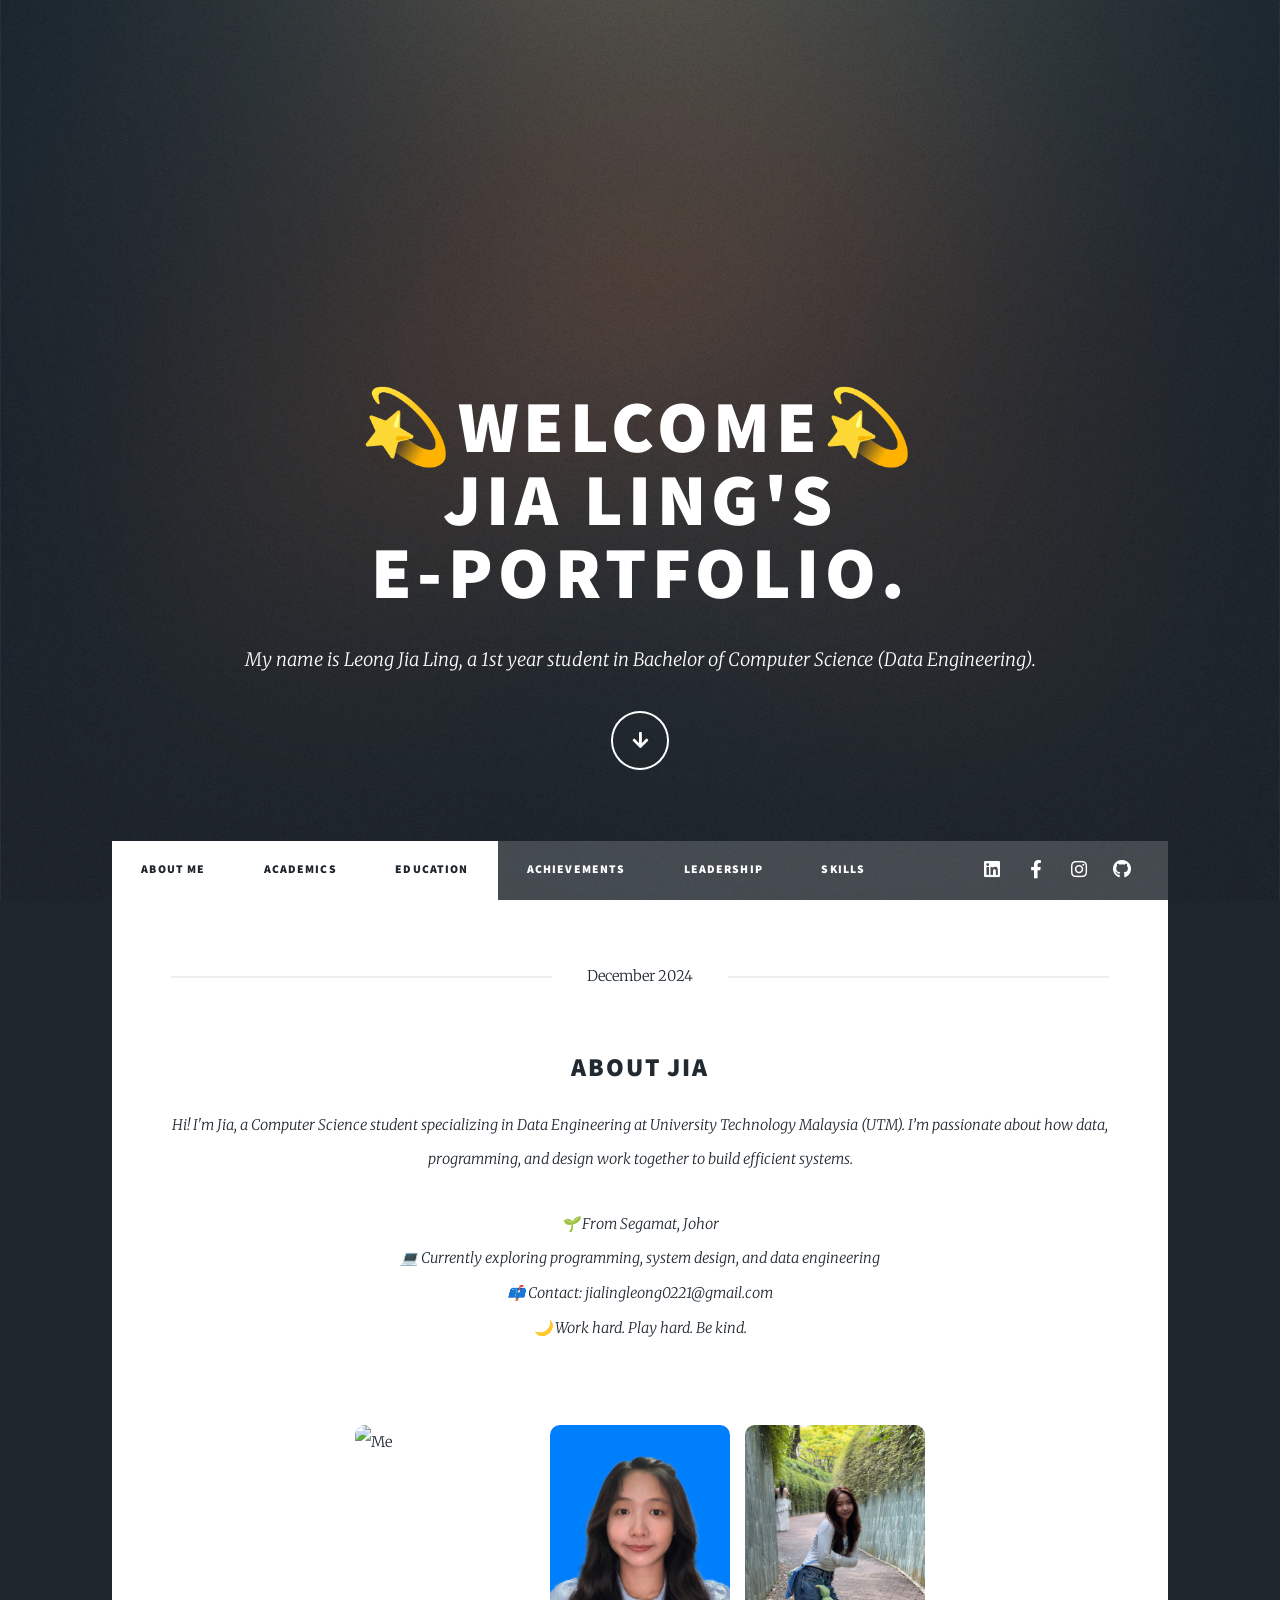
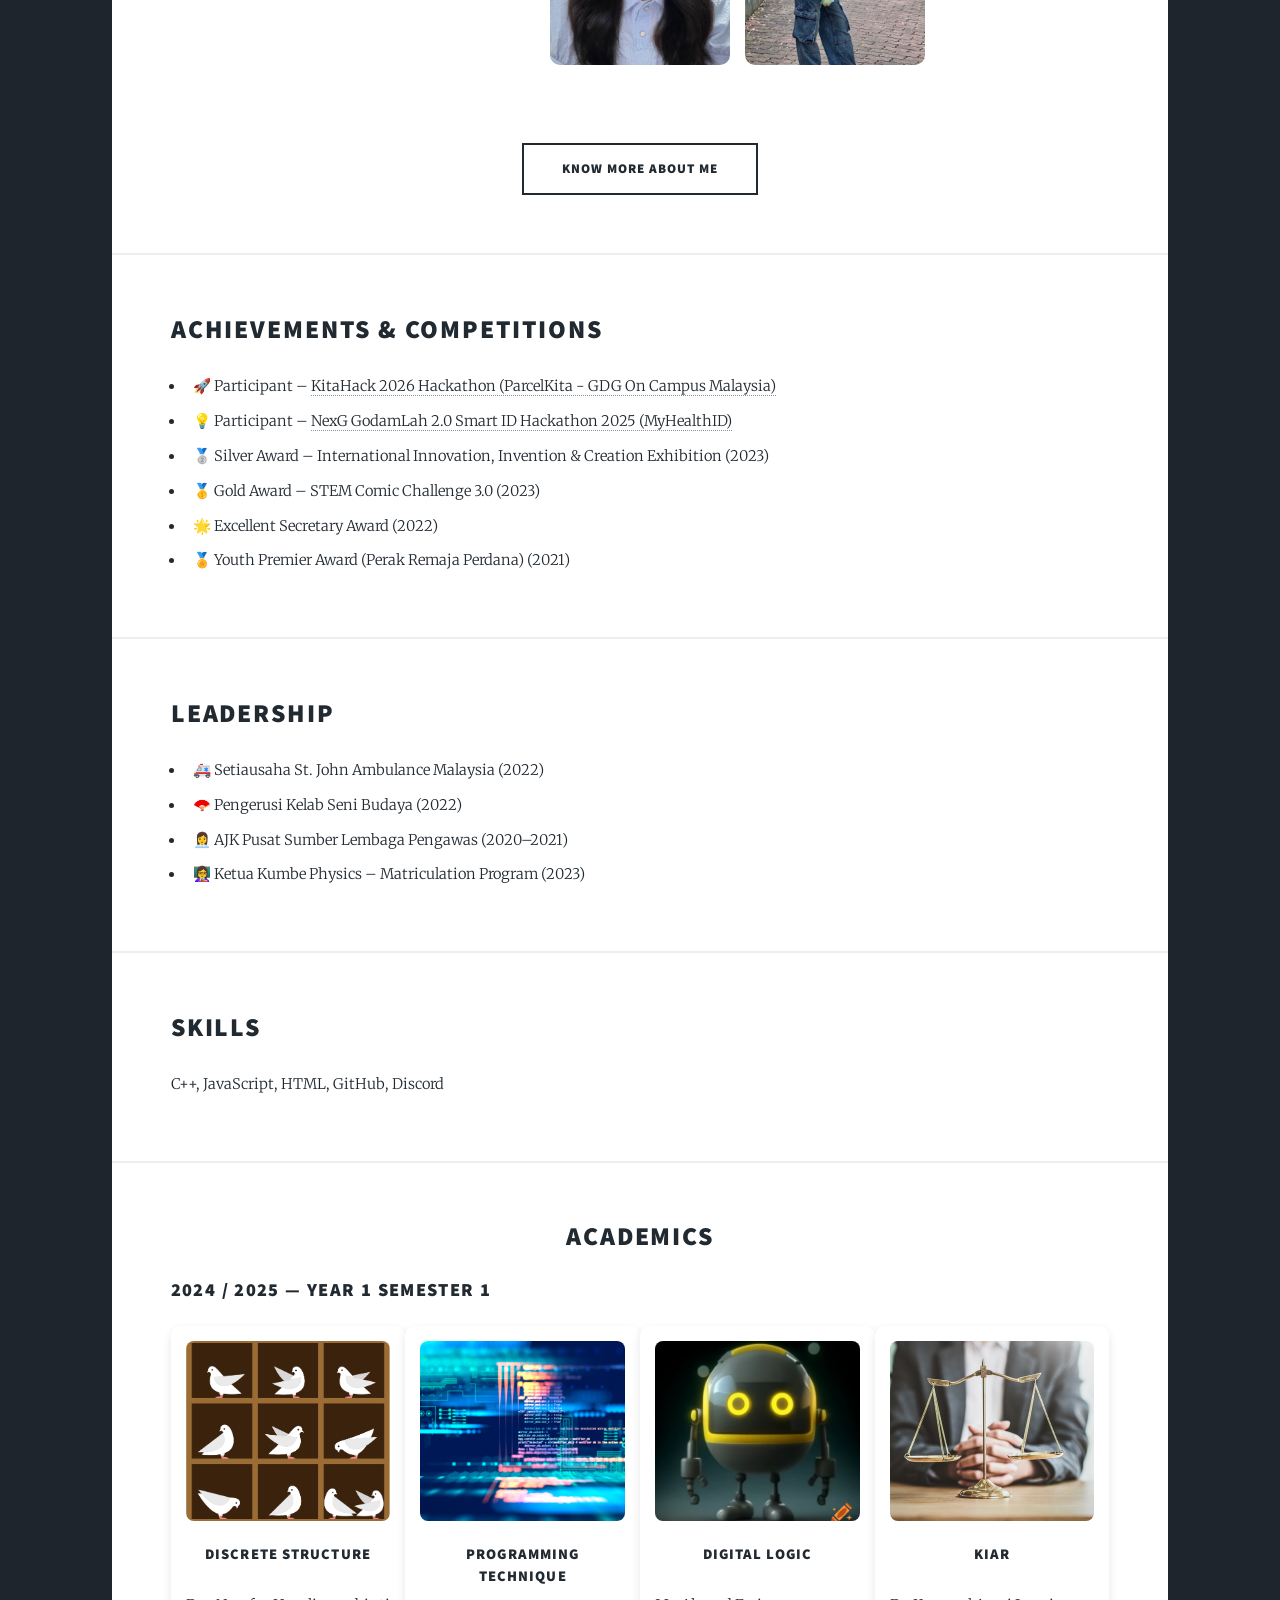
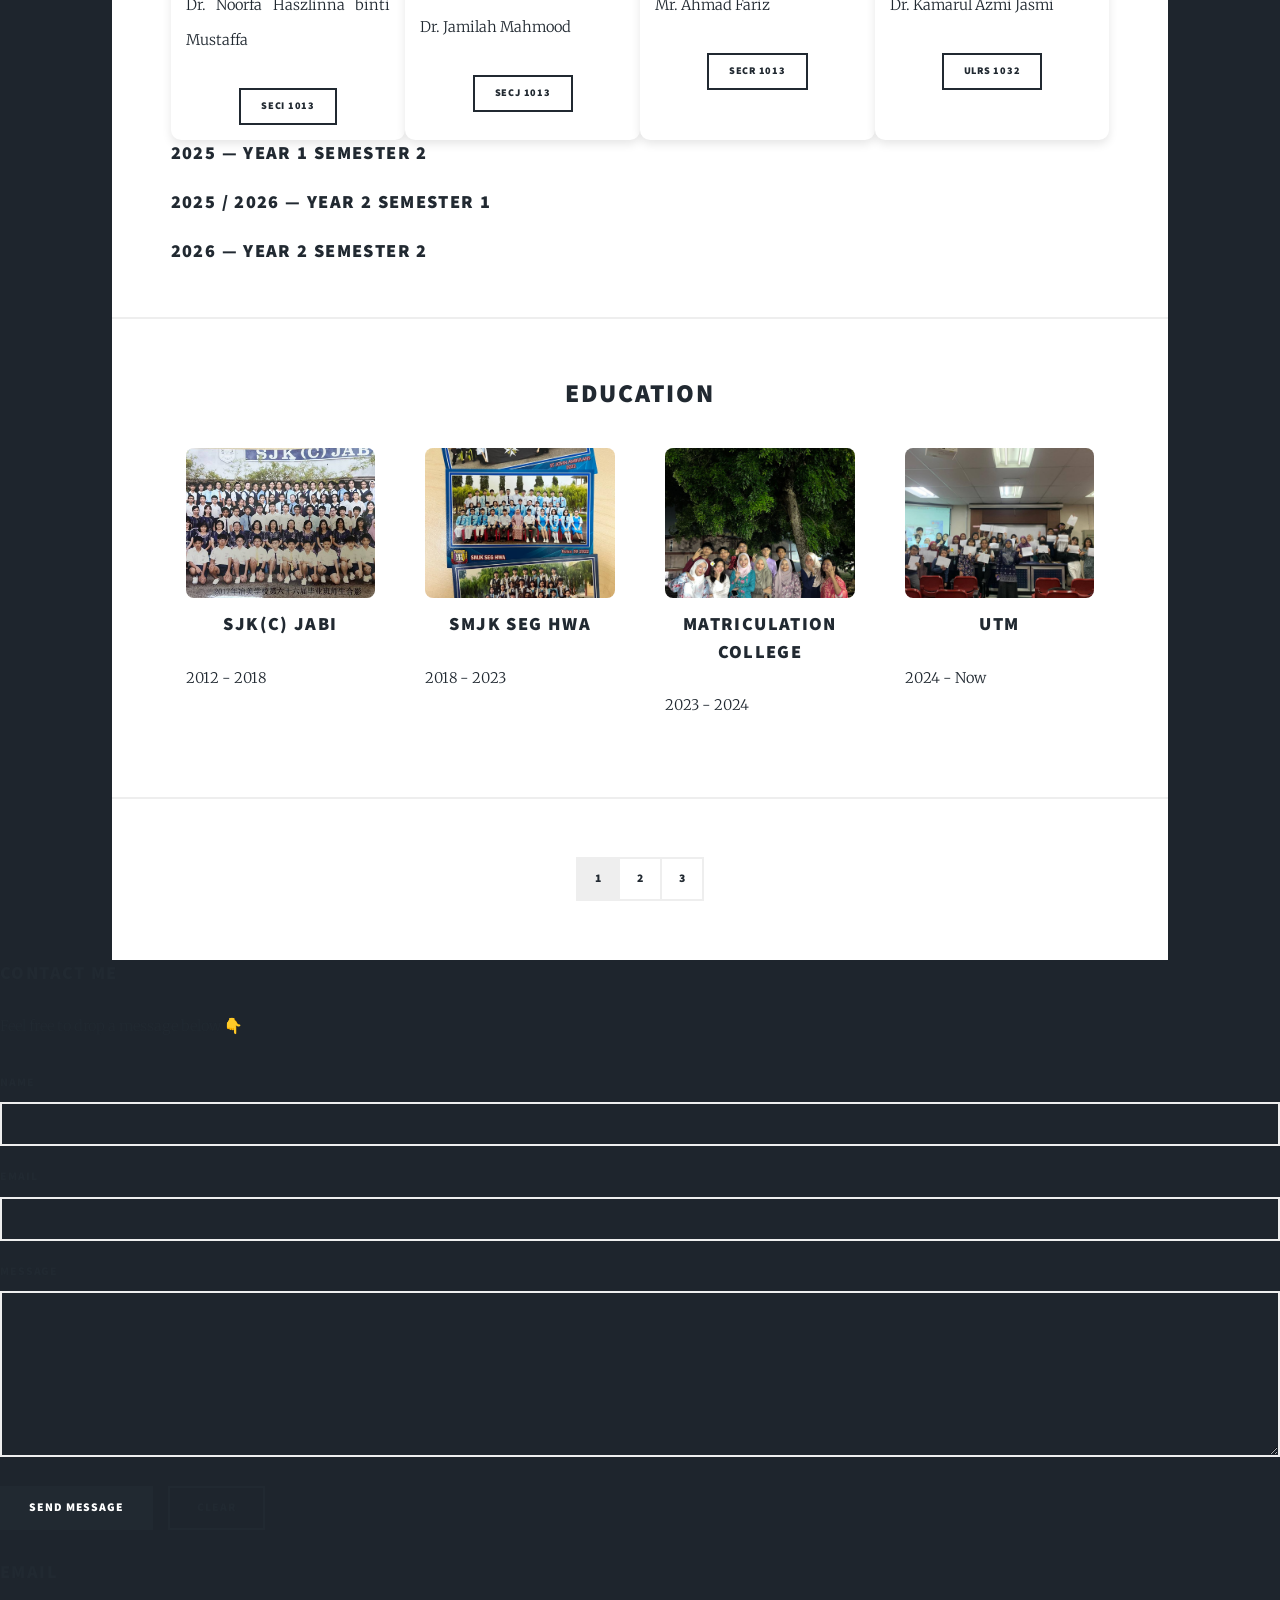
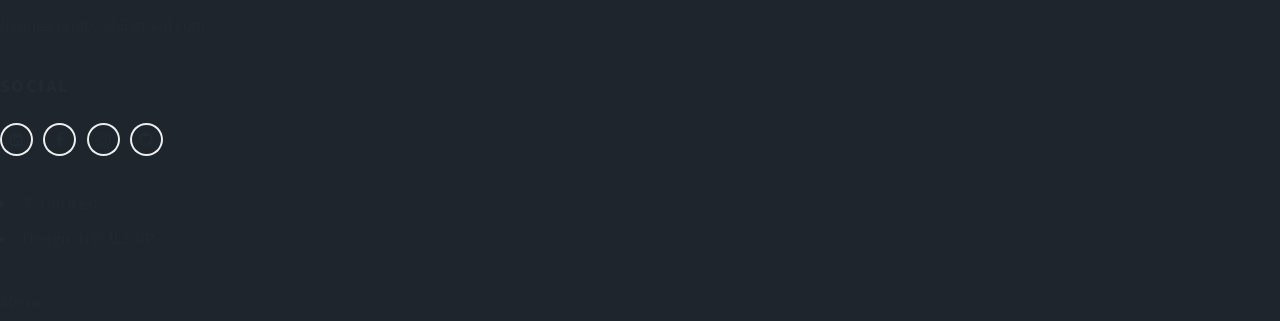
==== index.html @ 31057028 "Update index.html" ====
<!DOCTYPE HTML>
<!--
	Massively by HTML5 UP
	html5up.net | @ajlkn
	Free for personal and commercial use under the CCA 3.0 license (html5up.net/license)
-->
<html>
	<head>
		<title>My E-portfolio</title>
		<meta charset="utf-8" />
		<meta name="viewport" content="width=device-width, initial-scale=1, user-scalable=no" />
		<link rel="stylesheet" href="assets/css/main.css" />
		<noscript><link rel="stylesheet" href="assets/css/noscript.css" /></noscript>
	</head>
	<body class="is-preload">

		<!-- Wrapper -->
		<div id="wrapper" class="fade-in">

			<!-- Intro -->
			<div id="intro">
				<h1>💫Welcome💫<br />
				JIA LING's<br />
				E-portfolio.</h1>
				<p>My name is Leong Jia Ling, a 1st year student in Bachelor of Computer Science (Data Engineering).</p>
				<ul class="actions">
					<li><a href="#header" class="button icon solid solo fa-arrow-down scrolly">Continue</a></li>
				</ul>
			</div>

			<!-- Header -->
			<header id="header">
				<a href="https://github.com/JiaLing221" class="logo">MY GitHub Profile</a>
			</header>

			<!-- Nav -->
			<nav id="nav">
				<ul class="links">
					<li class="active"><a href="#about">About ME</a></li>
					<li class="active"><a href="#academics">Academics</a></li>
					<li class="active"><a href="#education">Education</a></li>
					<li><a href="#achievements">Achievements</a></li>
					<li><a href="#leadership">Leadership</a></li>
					<li><a href="#skills">Skills</a></li>
				</ul>
				<ul class="icons">
					<li><a href="http://linkedin.com/in/%E5%98%89%E7%8E%B2-%E6%A2%81-536aa2340" class="icon brands alt fa-linkedin"><span class="label">LinkedIn</span></a></li>
					<li><a href="https://www.facebook.com/share/n8zxnfkBqBRvJk72/?mibextid=wwXIfr" class="icon brands fa-facebook-f"><span class="label">Facebook</span></a></li>
					<li><a href="https://www.instagram.com/jialingg02?igsh=MjV1MHo4bW12aTF2" class="icon brands fa-instagram"><span class="label">Instagram</span></a></li>
					<li><a href="https://github.com/JiaLing221" class="icon brands fa-github"><span class="label">GitHub</span></a></li>
				</ul>
			</nav>

			<!-- Main -->
			<div id="main">

				<!-- About -->
				<section id="about" class="about">
					<article class="post featured">
						<header class="major">
							<span class="date">December 2024</span>
							<h2><a href="#about">About JIA</a></h2>
							<p>
								Hi! I'm Jia, a Computer Science student specializing in Data Engineering at University Technology Malaysia (UTM).
								I’m passionate about how data, programming, and design work together to build efficient systems.
							</p>
							<p>
								🌱 From Segamat, Johor<br>
								💻 Currently exploring programming, system design, and data engineering<br>
								📫 Contact: jialingleong0221@gmail.com<br>
								🌙 Work hard. Play hard. Be kind.
							</p>
						</header>
						<a href="https://github.com/JiaLing221" class="image main">
							<div style="display:flex; justify-content:center; gap:15px; margin:20px 0; flex-wrap:wrap;">
							<img src="/images/me.jpg" alt="Me"
								style="width:180px; border-radius:10px;" />
						
							<img src="/images/formal.jpg" alt="Formal"
								style="width:180px; border-radius:10px;" />
						
							<img src="/images/leongjialing.jpg" alt="Leong Jia Ling"
								style="width:180px; border-radius:10px;" />
</div>
							
						</a>
						<ul class="actions special">
							<li><a href="https://www.instagram.com/jialingg02?igsh=MjV1MHo4bW12aTF2" class="button large">Know More About Me</a></li>
						</ul>
					</article>
				</section>

				<!-- Achievements -->
				<section id="achievements" class="achievements">
					<h2>Achievements & Competitions</h2>
					<ul>
						<li>🚀 Participant – <a href="https://github.com/JiaLing221/KitaHack2026" target="_blank">
							KitaHack 2026 Hackathon (ParcelKita - GDG On Campus Malaysia)
						</a>
						</li>
						<li>💡 Participant – <a href="https://github.com/JiaLing221/iSquare" target="_blank">
							NexG GodamLah 2.0 Smart ID Hackathon 2025 (MyHealthID)
						</a>
						</li>
						<li>🥈 Silver Award – International Innovation, Invention & Creation Exhibition (2023)</li>
						<li>🥇 Gold Award – STEM Comic Challenge 3.0 (2023)</li>
						<li>🌟 Excellent Secretary Award (2022)</li>
						<li>🏅 Youth Premier Award (Perak Remaja Perdana) (2021)</li>
					</ul>
				</section>

				<!-- Leadership -->
				<section id="leadership" class="leadership">
					<h2>Leadership</h2>
					<ul>
						<li>🚑 Setiausaha St. John Ambulance Malaysia (2022)</li>
						<li>🪭 Pengerusi Kelab Seni Budaya (2022)</li>
						<li>👩‍💼 AJK Pusat Sumber Lembaga Pengawas (2020–2021)</li>
						<li>👩‍🏫 Ketua Kumbe Physics – Matriculation Program (2023)</li>
					</ul>
				</section>

				<!-- Skills -->
				<section id="skills" class="skills">
					<h2>Skills</h2>
					<p>C++, JavaScript, HTML, GitHub, Discord</p>
				</section>

				<!-- Academics -->
				<section id="academics" class="academics">
					<h2 style="text-align:center;">Academics</h2>

					<h3>2024 / 2025 — Year 1 Semester 1</h3>
					<div class="acad-grid">

						<div class="acad-card">
							<img src="/images/discrete.png" alt="" />
							<h3>Discrete Structure</h3>
							<p>Dr. Noorfa Haszlinna binti Mustaffa</p>
							<a href="#" class="button small">SECI 1013</a>
						</div>

						<div class="acad-card">
							<img src="/images/programming.jpg" alt="" />
							<h3>Programming Technique</h3>
							<p>Dr. Jamilah Mahmood</p>
							<a href="#" class="button small">SECJ 1013</a>
						</div>

						<div class="acad-card">
							<img src="/images/digital.jpg" alt="" />
							<h3>Digital Logic</h3>
							<p>Mr. Ahmad Fariz</p>
							<a href="#" class="button small">SECR 1013</a>
						</div>

						<div class="acad-card">
							<img src="/images/integrity.jpg" alt="" />
							<h3>KIAR</h3>
							<p>Dr. Kamarul Azmi Jasmi</p>
							<a href="#" class="button small">ULRS 1032</a><br><br>
						</div>

					</div>

					<h3>2025 — Year 1 Semester 2</h3>
					<div class="acad-grid"></div>

					<h3>2025 / 2026 — Year 2 Semester 1</h3>
					<div class="acad-grid"></div>

					<h3>2026 — Year 2 Semester 2</h3>
					<div class="acad-grid"></div>
				</section>

				<!-- Education -->
				<section id="education" class="education">
					<h2 style="text-align:center;">Education</h2>
					<div class="edu-grid">

						<div class="edu-card">
							<img src="/images/sjkc jabi.jpg" alt="" />
							<h3>SJK(C) Jabi</h3>
							<p>2012 - 2018</p>
						</div>

						<div class="edu-card">
							<img src="/images/smjk seghwa.jpg" alt="" />
							<h3>SMJK Seg Hwa</h3>
							<p>2018 - 2023</p>
						</div>

						<div class="edu-card">
							<img src="/images/mmc.jpg" alt="" />
							<h3>Matriculation College</h3>
							<p>2023 - 2024</p>
						</div>

						<div class="edu-card">
							<img src="/images/design thinking pic.jpg" alt="" />
							<h3>UTM</h3>
							<p>2024 - Now</p>
						</div>

					</div>
				</section>

				<!-- Footer Nav -->
				<footer>
					<div class="pagination">
						<a href="#about" class="page active">1</a>
						<a href="#academics" class="page">2</a>
						<a href="#education" class="page">3</a>
					</div>
				</footer>

			</div>

			<!-- Footer -->
				<footer id="footer">
					<section class="split contact">
				
						<section>
							<h3>Contact Me</h3>
							<p>Feel free to drop a message below 👇</p>
						</section>
				
						<section>
							<form method="post" action="#">
								<div class="fields">
				
									<div class="field">
										<label for="name">Name</label>
										<input type="text" name="name" id="name" />
									</div>
				
									<div class="field">
										<label for="email">Email</label>
										<input type="email" name="email" id="email" />
									</div>
				
									<div class="field">
										<label for="message">Message</label>
										<textarea name="message" id="message" rows="4"></textarea>
									</div>
				
								</div>
				
								<ul class="actions">
									<li><input type="submit" value="Send Message" class="primary" /></li>
									<li><input type="reset" value="Clear" /></li>
								</ul>
							</form>
						</section>
				
						<section>
							<h3>Email</h3>
							<p><a href="mailto:jialingleong0221@gmail.com">jialingleong0221@gmail.com</a></p>
						</section>
				
						<section>
							<h3>Social</h3>
							<ul class="icons alt">
								<li><a href="https://www.linkedin.com" class="icon brands alt fa-linkedin"><span class="label">LinkedIn</span></a></li>
								<li><a href="https://www.facebook.com" class="icon brands alt fa-facebook-f"><span class="label">Facebook</span></a></li>
								<li><a href="https://www.instagram.com" class="icon brands alt fa-instagram"><span class="label">Instagram</span></a></li>
								<li><a href="https://github.com/JiaLing221" class="icon brands alt fa-github"><span class="label">GitHub</span></a></li>
							</ul>
						</section>
				
					</section>
				</footer>

			<div id="copyright">
				<ul><li>&copy; Untitled</li><li>Design: HTML5 UP</li></ul>
			</div>

		</div>

		<!-- Scripts -->
		<script src="assets/js/jquery.min.js"></script>
		<script src="assets/js/jquery.scrollex.min.js"></script>
		<script src="assets/js/jquery.scrolly.min.js"></script>
		<script src="assets/js/browser.min.js"></script>
		<script src="assets/js/breakpoints.min.js"></script>
		<script src="assets/js/util.js"></script>
		<script src="assets/js/main.js"></script>

	</body>
</html>
---- assets/css/main.css ----
@import url(fontawesome-all.min.css);
@import url("https://fonts.googleapis.com/css?family=Merriweather:300,700,300italic,700italic|Source+Sans+Pro:900");

/*
	Massively by HTML5 UP
	html5up.net | @ajlkn
	Free for personal and commercial use under the CCA 3.0 license (html5up.net/license)
*/

html, body, div, span, applet, object,
iframe, h1, h2, h3, h4, h5, h6, p, blockquote,
pre, a, abbr, acronym, address, big, cite,
code, del, dfn, em, img, ins, kbd, q, s, samp,
small, strike, strong, sub, sup, tt, var, b,
u, i, center, dl, dt, dd, ol, ul, li, fieldset,
form, label, legend, table, caption, tbody,
tfoot, thead, tr, th, td, article, aside,
canvas, details, embed, figure, figcaption,
footer, header, hgroup, menu, nav, output, ruby,
section, summary, time, mark, audio, video {
	margin: 0;
	padding: 0;
	border: 0;
	font-size: 100%;
	font: inherit;
	vertical-align: baseline;}

article, aside, details, figcaption, figure,
footer, header, hgroup, menu, nav, section {
	display: block;}

body {
	line-height: 1;
}

ol, ul {
	list-style: none;
}

blockquote, q {
	quotes: none;
}

	blockquote:before, blockquote:after, q:before, q:after {
		content: '';
		content: none;
	}

table {
	border-collapse: collapse;
	border-spacing: 0;
}

body {
	-webkit-text-size-adjust: none;
}

mark {
	background-color: transparent;
	color: inherit;
}

input::-moz-focus-inner {
	border: 0;
	padding: 0;
}

input, select, textarea {
	-moz-appearance: none;
	-webkit-appearance: none;
	-ms-appearance: none;
	appearance: none;
}

/* Basic */

	@-ms-viewport {
		width: device-width;
	}

	body {
		-ms-overflow-style: scrollbar;
	}

	@media screen and (max-width: 480px) {

		html, body {
			min-width: 320px;
		}

	}

	html {
		box-sizing: border-box;
	}

	*, *:before, *:after {
		box-sizing: inherit;
	}

	body {
		background-color: #1e252d;
	}

		body.is-preload *, body.is-preload *:before, body.is-preload *:after {
			-moz-animation: none !important;
			-webkit-animation: none !important;
			-ms-animation: none !important;
			animation: none !important;
			-moz-transition: none !important;
			-webkit-transition: none !important;
			-ms-transition: none !important;
			transition: none !important;
		}

/* Type */

	html {
		font-size: 16pt;
	}

		@media screen and (max-width: 1680px) {

			html {
				font-size: 12pt;
			}

		}

		@media screen and (max-width: 1280px) {

			html {
				font-size: 11pt;
			}

		}

		@media screen and (max-width: 360px) {

			html {
				font-size: 10pt;
			}

		}

	body {
		color: #212931;
	}

	body, input, select, textarea {
		font-family: "Merriweather", Georgia, serif;
		font-weight: 300;
		font-size: 1rem;
		line-height: 2.375;
	}

	a {
		-moz-transition: color 0.2s ease-in-out, background-color 0.2s ease-in-out, border-color 0.2s ease-in-out, box-shadow 0.2s ease-in-out;
		-webkit-transition: color 0.2s ease-in-out, background-color 0.2s ease-in-out, border-color 0.2s ease-in-out, box-shadow 0.2s ease-in-out;
		-ms-transition: color 0.2s ease-in-out, background-color 0.2s ease-in-out, border-color 0.2s ease-in-out, box-shadow 0.2s ease-in-out;
		transition: color 0.2s ease-in-out, background-color 0.2s ease-in-out, border-color 0.2s ease-in-out, box-shadow 0.2s ease-in-out;
		border-bottom: dotted 1px;
		text-decoration: none;
	}

		a:hover {
			border-bottom-color: transparent;
		}

	strong, b {
		font-weight: 600;
	}

	em, i {
		font-style: italic;
	}

	p {
		text-align: justify;
		margin: 0 0 2rem 0;
	}

	h1, h2, h3, h4, h5, h6 {
		font-family: "Source Sans Pro", Helvetica, sans-serif;
		font-weight: 900;
		line-height: 1.5;
		letter-spacing: 0.075em;
		text-transform: uppercase;
		margin: 0 0 1rem 0;
	}

		h1 a, h2 a, h3 a, h4 a, h5 a, h6 a {
			border-bottom: 0;
			color: inherit;
			text-decoration: none;
		}

	h1 {
		font-size: 4rem;
		line-height: 1.1;
		margin: 0 0 2rem 0;
	}

	h2 {
		font-size: 1.75rem;
		line-height: 1.3;
		margin: 0 0 1.5rem 0;
	}

	h3 {
		font-size: 1.25rem;
		margin: 0 0 1.5rem 0;
	}

	h4 {
		font-size: 1rem;
	}

	h5 {
		font-size: 0.9rem;
	}

	h6 {
		font-size: 0.8rem;
	}

	sub {
		font-size: 0.8rem;
		position: relative;
		top: 0.5rem;
	}

	sup {
		font-size: 0.8rem;
		position: relative;
		top: -0.5rem;
	}

	blockquote {
		border-left: solid 4px;
		font-style: italic;
		margin: 0 0 2rem 0;
		padding: 0.5rem 0 0.5rem 2rem;
	}

	code {
		border: solid 2px;
		font-family: "Courier New", monospace;
		font-size: 0.9rem;
		margin: 0 0.25rem;
		padding: 0.25rem 0.65rem;
	}

	pre {
		-webkit-overflow-scrolling: touch;
		font-family: "Courier New", monospace;
		font-size: 0.9rem;
		margin: 0 0 2rem 0;
	}

		pre code {
			display: block;
			line-height: 1.75;
			padding: 1rem 1.5rem;
			overflow-x: auto;
		}

	hr {
		border: 0;
		border-bottom: solid 2px;
		margin: 3rem 0;
	}

		hr.major {
			margin: 5rem 0;
		}

	.align-left {
		text-align: left;
	}

	.align-center {
		text-align: center;
	}

	.align-right {
		text-align: right;
	}

	input, select, textarea {
		color: #212931;
	}

	a {
		color: #212931;
		border-bottom-color: rgba(33, 41, 49, 0.5);
	}

		a:hover {
			border-bottom-color: transparent;
			color: #18bfef !important;
		}

	strong, b {
		color: #212931;
	}

	h1, h2, h3, h4, h5, h6 {
		color: #212931;
	}

	blockquote {
		border-left-color: #eeeeee;
	}

	code {
		background: rgba(220, 220, 220, 0.25);
		border-color: #eeeeee;
	}

	hr {
		border-bottom-color: #eeeeee;
	}

/* Row */

	.row {
		display: flex;
		flex-wrap: wrap;
		box-sizing: border-box;
		align-items: stretch;
	}

		.row > * {
			box-sizing: border-box;
		}

		.row.gtr-uniform > * > :last-child {
			margin-bottom: 0;
		}

		.row.aln-left {
			justify-content: flex-start;
		}

		.row.aln-center {
			justify-content: center;
		}

		.row.aln-right {
			justify-content: flex-end;
		}

		.row.aln-top {
			align-items: flex-start;
		}

		.row.aln-middle {
			align-items: center;
		}

		.row.aln-bottom {
			align-items: flex-end;
		}

		.row > .imp {
			order: -1;
		}

		.row > .col-1 {
			width: 8.33333%;
		}

		.row > .off-1 {
			margin-left: 8.33333%;
		}

		.row > .col-2 {
			width: 16.66667%;
		}

		.row > .off-2 {
			margin-left: 16.66667%;
		}

		.row > .col-3 {
			width: 25%;
		}

		.row > .off-3 {
			margin-left: 25%;
		}

		.row > .col-4 {
			width: 33.33333%;
		}

		.row > .off-4 {
			margin-left: 33.33333%;
		}

		.row > .col-5 {
			width: 41.66667%;
		}

		.row > .off-5 {
			margin-left: 41.66667%;
		}

		.row > .col-6 {
			width: 50%;
		}

		.row > .off-6 {
			margin-left: 50%;
		}

		.row > .col-7 {
			width: 58.33333%;
		}

		.row > .off-7 {
			margin-left: 58.33333%;
		}

		.row > .col-8 {
			width: 66.66667%;
		}

		.row > .off-8 {
			margin-left: 66.66667%;
		}

		.row > .col-9 {
			width: 75%;
		}

		.row > .off-9 {
			margin-left: 75%;
		}

		.row > .col-10 {
			width: 83.33333%;
		}

		.row > .off-10 {
			margin-left: 83.33333%;
		}

		.row > .col-11 {
			width: 91.66667%;
		}

		.row > .off-11 {
			margin-left: 91.66667%;
		}

		.row > .col-12 {
			width: 100%;
		}

		.row > .off-12 {
			margin-left: 100%;
		}

		.row.gtr-0 {
			margin-top: 0;
			margin-left: 0rem;
		}

			.row.gtr-0 > * {
				padding: 0 0 0 0rem;
			}

			.row.gtr-0.gtr-uniform {
				margin-top: 0rem;
			}

				.row.gtr-0.gtr-uniform > * {
					padding-top: 0rem;
				}

		.row.gtr-25 {
			margin-top: 0;
			margin-left: -0.375rem;
		}

			.row.gtr-25 > * {
				padding: 0 0 0 0.375rem;
			}

			.row.gtr-25.gtr-uniform {
				margin-top: -0.375rem;
			}

				.row.gtr-25.gtr-uniform > * {
					padding-top: 0.375rem;
				}

		.row.gtr-50 {
			margin-top: 0;
			margin-left: -0.75rem;
		}

			.row.gtr-50 > * {
				padding: 0 0 0 0.75rem;
			}

			.row.gtr-50.gtr-uniform {
				margin-top: -0.75rem;
			}

				.row.gtr-50.gtr-uniform > * {
					padding-top: 0.75rem;
				}

		.row {
			margin-top: 0;
			margin-left: -1.5rem;
		}

			.row > * {
				padding: 0 0 0 1.5rem;
			}

			.row.gtr-uniform {
				margin-top: -1.5rem;
			}

				.row.gtr-uniform > * {
					padding-top: 1.5rem;
				}

		.row.gtr-150 {
			margin-top: 0;
			margin-left: -2.25rem;
		}

			.row.gtr-150 > * {
				padding: 0 0 0 2.25rem;
			}

			.row.gtr-150.gtr-uniform {
				margin-top: -2.25rem;
			}

				.row.gtr-150.gtr-uniform > * {
					padding-top: 2.25rem;
				}

		.row.gtr-200 {
			margin-top: 0;
			margin-left: -3rem;
		}

			.row.gtr-200 > * {
				padding: 0 0 0 3rem;
			}

			.row.gtr-200.gtr-uniform {
				margin-top: -3rem;
			}

				.row.gtr-200.gtr-uniform > * {
					padding-top: 3rem;
				}

		@media screen and (max-width: 1680px) {

			.row {
				display: flex;
				flex-wrap: wrap;
				box-sizing: border-box;
				align-items: stretch;
			}

				.row > * {
					box-sizing: border-box;
				}

				.row.gtr-uniform > * > :last-child {
					margin-bottom: 0;
				}

				.row.aln-left {
					justify-content: flex-start;
				}

				.row.aln-center {
					justify-content: center;
				}

				.row.aln-right {
					justify-content: flex-end;
				}

				.row.aln-top {
					align-items: flex-start;
				}

				.row.aln-middle {
					align-items: center;
				}

				.row.aln-bottom {
					align-items: flex-end;
				}

				.row > .imp-xlarge {
					order: -1;
				}

				.row > .col-1-xlarge {
					width: 8.33333%;
				}

				.row > .off-1-xlarge {
					margin-left: 8.33333%;
				}

				.row > .col-2-xlarge {
					width: 16.66667%;
				}

				.row > .off-2-xlarge {
					margin-left: 16.66667%;
				}

				.row > .col-3-xlarge {
					width: 25%;
				}

				.row > .off-3-xlarge {
					margin-left: 25%;
				}

				.row > .col-4-xlarge {
					width: 33.33333%;
				}

				.row > .off-4-xlarge {
					margin-left: 33.33333%;
				}

				.row > .col-5-xlarge {
					width: 41.66667%;
				}

				.row > .off-5-xlarge {
					margin-left: 41.66667%;
				}

				.row > .col-6-xlarge {
					width: 50%;
				}

				.row > .off-6-xlarge {
					margin-left: 50%;
				}

				.row > .col-7-xlarge {
					width: 58.33333%;
				}

				.row > .off-7-xlarge {
					margin-left: 58.33333%;
				}

				.row > .col-8-xlarge {
					width: 66.66667%;
				}

				.row > .off-8-xlarge {
					margin-left: 66.66667%;
				}

				.row > .col-9-xlarge {
					width: 75%;
				}

				.row > .off-9-xlarge {
					margin-left: 75%;
				}

				.row > .col-10-xlarge {
					width: 83.33333%;
				}

				.row > .off-10-xlarge {
					margin-left: 83.33333%;
				}

				.row > .col-11-xlarge {
					width: 91.66667%;
				}

				.row > .off-11-xlarge {
					margin-left: 91.66667%;
				}

				.row > .col-12-xlarge {
					width: 100%;
				}

				.row > .off-12-xlarge {
					margin-left: 100%;
				}

				.row.gtr-0 {
					margin-top: 0;
					margin-left: 0rem;
				}

					.row.gtr-0 > * {
						padding: 0 0 0 0rem;
					}

					.row.gtr-0.gtr-uniform {
						margin-top: 0rem;
					}

						.row.gtr-0.gtr-uniform > * {
							padding-top: 0rem;
						}

				.row.gtr-25 {
					margin-top: 0;
					margin-left: -0.375rem;
				}

					.row.gtr-25 > * {
						padding: 0 0 0 0.375rem;
					}

					.row.gtr-25.gtr-uniform {
						margin-top: -0.375rem;
					}

						.row.gtr-25.gtr-uniform > * {
							padding-top: 0.375rem;
						}

				.row.gtr-50 {
					margin-top: 0;
					margin-left: -0.75rem;
				}

					.row.gtr-50 > * {
						padding: 0 0 0 0.75rem;
					}

					.row.gtr-50.gtr-uniform {
						margin-top: -0.75rem;
					}

						.row.gtr-50.gtr-uniform > * {
							padding-top: 0.75rem;
						}

				.row {
					margin-top: 0;
					margin-left: -1.5rem;
				}

					.row > * {
						padding: 0 0 0 1.5rem;
					}

					.row.gtr-uniform {
						margin-top: -1.5rem;
					}

						.row.gtr-uniform > * {
							padding-top: 1.5rem;
						}

				.row.gtr-150 {
					margin-top: 0;
					margin-left: -2.25rem;
				}

					.row.gtr-150 > * {
						padding: 0 0 0 2.25rem;
					}

					.row.gtr-150.gtr-uniform {
						margin-top: -2.25rem;
					}

						.row.gtr-150.gtr-uniform > * {
							padding-top: 2.25rem;
						}

				.row.gtr-200 {
					margin-top: 0;
					margin-left: -3rem;
				}

					.row.gtr-200 > * {
						padding: 0 0 0 3rem;
					}

					.row.gtr-200.gtr-uniform {
						margin-top: -3rem;
					}

						.row.gtr-200.gtr-uniform > * {
							padding-top: 3rem;
						}

		}

		@media screen and (max-width: 1280px) {

			.row {
				display: flex;
				flex-wrap: wrap;
				box-sizing: border-box;
				align-items: stretch;
			}

				.row > * {
					box-sizing: border-box;
				}

				.row.gtr-uniform > * > :last-child {
					margin-bottom: 0;
				}

				.row.aln-left {
					justify-content: flex-start;
				}

				.row.aln-center {
					justify-content: center;
				}

				.row.aln-right {
					justify-content: flex-end;
				}

				.row.aln-top {
					align-items: flex-start;
				}

				.row.aln-middle {
					align-items: center;
				}

				.row.aln-bottom {
					align-items: flex-end;
				}

				.row > .imp-large {
					order: -1;
				}

				.row > .col-1-large {
					width: 8.33333%;
				}

				.row > .off-1-large {
					margin-left: 8.33333%;
				}

				.row > .col-2-large {
					width: 16.66667%;
				}

				.row > .off-2-large {
					margin-left: 16.66667%;
				}

				.row > .col-3-large {
					width: 25%;
				}

				.row > .off-3-large {
					margin-left: 25%;
				}

				.row > .col-4-large {
					width: 33.33333%;
				}

				.row > .off-4-large {
					margin-left: 33.33333%;
				}

				.row > .col-5-large {
					width: 41.66667%;
				}

				.row > .off-5-large {
					margin-left: 41.66667%;
				}

				.row > .col-6-large {
					width: 50%;
				}

				.row > .off-6-large {
					margin-left: 50%;
				}

				.row > .col-7-large {
					width: 58.33333%;
				}

				.row > .off-7-large {
					margin-left: 58.33333%;
				}

				.row > .col-8-large {
					width: 66.66667%;
				}

				.row > .off-8-large {
					margin-left: 66.66667%;
				}

				.row > .col-9-large {
					width: 75%;
				}

				.row > .off-9-large {
					margin-left: 75%;
				}

				.row > .col-10-large {
					width: 83.33333%;
				}

				.row > .off-10-large {
					margin-left: 83.33333%;
				}

				.row > .col-11-large {
					width: 91.66667%;
				}

				.row > .off-11-large {
					margin-left: 91.66667%;
				}

				.row > .col-12-large {
					width: 100%;
				}

				.row > .off-12-large {
					margin-left: 100%;
				}

				.row.gtr-0 {
					margin-top: 0;
					margin-left: 0rem;
				}

					.row.gtr-0 > * {
						padding: 0 0 0 0rem;
					}

					.row.gtr-0.gtr-uniform {
						margin-top: 0rem;
					}

						.row.gtr-0.gtr-uniform > * {
							padding-top: 0rem;
						}

				.row.gtr-25 {
					margin-top: 0;
					margin-left: -0.375rem;
				}

					.row.gtr-25 > * {
						padding: 0 0 0 0.375rem;
					}

					.row.gtr-25.gtr-uniform {
						margin-top: -0.375rem;
					}

						.row.gtr-25.gtr-uniform > * {
							padding-top: 0.375rem;
						}

				.row.gtr-50 {
					margin-top: 0;
					margin-left: -0.75rem;
				}

					.row.gtr-50 > * {
						padding: 0 0 0 0.75rem;
					}

					.row.gtr-50.gtr-uniform {
						margin-top: -0.75rem;
					}

						.row.gtr-50.gtr-uniform > * {
							padding-top: 0.75rem;
						}

				.row {
					margin-top: 0;
					margin-left: -1.5rem;
				}

					.row > * {
						padding: 0 0 0 1.5rem;
					}

					.row.gtr-uniform {
						margin-top: -1.5rem;
					}

						.row.gtr-uniform > * {
							padding-top: 1.5rem;
						}

				.row.gtr-150 {
					margin-top: 0;
					margin-left: -2.25rem;
				}

					.row.gtr-150 > * {
						padding: 0 0 0 2.25rem;
					}

					.row.gtr-150.gtr-uniform {
						margin-top: -2.25rem;
					}

						.row.gtr-150.gtr-uniform > * {
							padding-top: 2.25rem;
						}

				.row.gtr-200 {
					margin-top: 0;
					margin-left: -3rem;
				}

					.row.gtr-200 > * {
						padding: 0 0 0 3rem;
					}

					.row.gtr-200.gtr-uniform {
						margin-top: -3rem;
					}

						.row.gtr-200.gtr-uniform > * {
							padding-top: 3rem;
						}

		}

		@media screen and (max-width: 980px) {

			.row {
				display: flex;
				flex-wrap: wrap;
				box-sizing: border-box;
				align-items: stretch;
			}

				.row > * {
					box-sizing: border-box;
				}

				.row.gtr-uniform > * > :last-child {
					margin-bottom: 0;
				}

				.row.aln-left {
					justify-content: flex-start;
				}

				.row.aln-center {
					justify-content: center;
				}

				.row.aln-right {
					justify-content: flex-end;
				}

				.row.aln-top {
					align-items: flex-start;
				}

				.row.aln-middle {
					align-items: center;
				}

				.row.aln-bottom {
					align-items: flex-end;
				}

				.row > .imp-medium {
					order: -1;
				}

				.row > .col-1-medium {
					width: 8.33333%;
				}

				.row > .off-1-medium {
					margin-left: 8.33333%;
				}

				.row > .col-2-medium {
					width: 16.66667%;
				}

				.row > .off-2-medium {
					margin-left: 16.66667%;
				}

				.row > .col-3-medium {
					width: 25%;
				}

				.row > .off-3-medium {
					margin-left: 25%;
				}

				.row > .col-4-medium {
					width: 33.33333%;
				}

				.row > .off-4-medium {
					margin-left: 33.33333%;
				}

				.row > .col-5-medium {
					width: 41.66667%;
				}

				.row > .off-5-medium {
					margin-left: 41.66667%;
				}

				.row > .col-6-medium {
					width: 50%;
				}

				.row > .off-6-medium {
					margin-left: 50%;
				}

				.row > .col-7-medium {
					width: 58.33333%;
				}

				.row > .off-7-medium {
					margin-left: 58.33333%;
				}

				.row > .col-8-medium {
					width: 66.66667%;
				}

				.row > .off-8-medium {
					margin-left: 66.66667%;
				}

				.row > .col-9-medium {
					width: 75%;
				}

				.row > .off-9-medium {
					margin-left: 75%;
				}

				.row > .col-10-medium {
					width: 83.33333%;
				}

				.row > .off-10-medium {
					margin-left: 83.33333%;
				}

				.row > .col-11-medium {
					width: 91.66667%;
				}

				.row > .off-11-medium {
					margin-left: 91.66667%;
				}

				.row > .col-12-medium {
					width: 100%;
				}

				.row > .off-12-medium {
					margin-left: 100%;
				}

				.row.gtr-0 {
					margin-top: 0;
					margin-left: 0rem;
				}

					.row.gtr-0 > * {
						padding: 0 0 0 0rem;
					}

					.row.gtr-0.gtr-uniform {
						margin-top: 0rem;
					}

						.row.gtr-0.gtr-uniform > * {
							padding-top: 0rem;
						}

				.row.gtr-25 {
					margin-top: 0;
					margin-left: -0.375rem;
				}

					.row.gtr-25 > * {
						padding: 0 0 0 0.375rem;
					}

					.row.gtr-25.gtr-uniform {
						margin-top: -0.375rem;
					}

						.row.gtr-25.gtr-uniform > * {
							padding-top: 0.375rem;
						}

				.row.gtr-50 {
					margin-top: 0;
					margin-left: -0.75rem;
				}

					.row.gtr-50 > * {
						padding: 0 0 0 0.75rem;
					}

					.row.gtr-50.gtr-uniform {
						margin-top: -0.75rem;
					}

						.row.gtr-50.gtr-uniform > * {
							padding-top: 0.75rem;
						}

				.row {
					margin-top: 0;
					margin-left: -1.5rem;
				}

					.row > * {
						padding: 0 0 0 1.5rem;
					}

					.row.gtr-uniform {
						margin-top: -1.5rem;
					}

						.row.gtr-uniform > * {
							padding-top: 1.5rem;
						}

				.row.gtr-150 {
					margin-top: 0;
					margin-left: -2.25rem;
				}

					.row.gtr-150 > * {
						padding: 0 0 0 2.25rem;
					}

					.row.gtr-150.gtr-uniform {
						margin-top: -2.25rem;
					}

						.row.gtr-150.gtr-uniform > * {
							padding-top: 2.25rem;
						}

				.row.gtr-200 {
					margin-top: 0;
					margin-left: -3rem;
				}

					.row.gtr-200 > * {
						padding: 0 0 0 3rem;
					}

					.row.gtr-200.gtr-uniform {
						margin-top: -3rem;
					}

						.row.gtr-200.gtr-uniform > * {
							padding-top: 3rem;
						}

		}

		@media screen and (max-width: 736px) {

			.row {
				display: flex;
				flex-wrap: wrap;
				box-sizing: border-box;
				align-items: stretch;
			}

				.row > * {
					box-sizing: border-box;
				}

				.row.gtr-uniform > * > :last-child {
					margin-bottom: 0;
				}

				.row.aln-left {
					justify-content: flex-start;
				}

				.row.aln-center {
					justify-content: center;
				}

				.row.aln-right {
					justify-content: flex-end;
				}

				.row.aln-top {
					align-items: flex-start;
				}

				.row.aln-middle {
					align-items: center;
				}

				.row.aln-bottom {
					align-items: flex-end;
				}

				.row > .imp-small {
					order: -1;
				}

				.row > .col-1-small {
					width: 8.33333%;
				}

				.row > .off-1-small {
					margin-left: 8.33333%;
				}

				.row > .col-2-small {
					width: 16.66667%;
				}

				.row > .off-2-small {
					margin-left: 16.66667%;
				}

				.row > .col-3-small {
					width: 25%;
				}

				.row > .off-3-small {
					margin-left: 25%;
				}

				.row > .col-4-small {
					width: 33.33333%;
				}

				.row > .off-4-small {
					margin-left: 33.33333%;
				}

				.row > .col-5-small {
					width: 41.66667%;
				}

				.row > .off-5-small {
					margin-left: 41.66667%;
				}

				.row > .col-6-small {
					width: 50%;
				}

				.row > .off-6-small {
					margin-left: 50%;
				}

				.row > .col-7-small {
					width: 58.33333%;
				}

				.row > .off-7-small {
					margin-left: 58.33333%;
				}

				.row > .col-8-small {
					width: 66.66667%;
				}

				.row > .off-8-small {
					margin-left: 66.66667%;
				}

				.row > .col-9-small {
					width: 75%;
				}

				.row > .off-9-small {
					margin-left: 75%;
				}

				.row > .col-10-small {
					width: 83.33333%;
				}

				.row > .off-10-small {
					margin-left: 83.33333%;
				}

				.row > .col-11-small {
					width: 91.66667%;
				}

				.row > .off-11-small {
					margin-left: 91.66667%;
				}

				.row > .col-12-small {
					width: 100%;
				}

				.row > .off-12-small {
					margin-left: 100%;
				}

				.row.gtr-0 {
					margin-top: 0;
					margin-left: 0rem;
				}

					.row.gtr-0 > * {
						padding: 0 0 0 0rem;
					}

					.row.gtr-0.gtr-uniform {
						margin-top: 0rem;
					}

						.row.gtr-0.gtr-uniform > * {
							padding-top: 0rem;
						}

				.row.gtr-25 {
					margin-top: 0;
					margin-left: -0.375rem;
				}

					.row.gtr-25 > * {
						padding: 0 0 0 0.375rem;
					}

					.row.gtr-25.gtr-uniform {
						margin-top: -0.375rem;
					}

						.row.gtr-25.gtr-uniform > * {
							padding-top: 0.375rem;
						}

				.row.gtr-50 {
					margin-top: 0;
					margin-left: -0.75rem;
				}

					.row.gtr-50 > * {
						padding: 0 0 0 0.75rem;
					}

					.row.gtr-50.gtr-uniform {
						margin-top: -0.75rem;
					}

						.row.gtr-50.gtr-uniform > * {
							padding-top: 0.75rem;
						}

				.row {
					margin-top: 0;
					margin-left: -1.5rem;
				}

					.row > * {
						padding: 0 0 0 1.5rem;
					}

					.row.gtr-uniform {
						margin-top: -1.5rem;
					}

						.row.gtr-uniform > * {
							padding-top: 1.5rem;
						}

				.row.gtr-150 {
					margin-top: 0;
					margin-left: -2.25rem;
				}

					.row.gtr-150 > * {
						padding: 0 0 0 2.25rem;
					}

					.row.gtr-150.gtr-uniform {
						margin-top: -2.25rem;
					}

						.row.gtr-150.gtr-uniform > * {
							padding-top: 2.25rem;
						}

				.row.gtr-200 {
					margin-top: 0;
					margin-left: -3rem;
				}

					.row.gtr-200 > * {
						padding: 0 0 0 3rem;
					}

					.row.gtr-200.gtr-uniform {
						margin-top: -3rem;
					}

						.row.gtr-200.gtr-uniform > * {
							padding-top: 3rem;
						}

		}

		@media screen and (max-width: 480px) {

			.row {
				display: flex;
				flex-wrap: wrap;
				box-sizing: border-box;
				align-items: stretch;
			}

				.row > * {
					box-sizing: border-box;
				}

				.row.gtr-uniform > * > :last-child {
					margin-bottom: 0;
				}

				.row.aln-left {
					justify-content: flex-start;
				}

				.row.aln-center {
					justify-content: center;
				}

				.row.aln-right {
					justify-content: flex-end;
				}

				.row.aln-top {
					align-items: flex-start;
				}

				.row.aln-middle {
					align-items: center;
				}

				.row.aln-bottom {
					align-items: flex-end;
				}

				.row > .imp-xsmall {
					order: -1;
				}

				.row > .col-1-xsmall {
					width: 8.33333%;
				}

				.row > .off-1-xsmall {
					margin-left: 8.33333%;
				}

				.row > .col-2-xsmall {
					width: 16.66667%;
				}

				.row > .off-2-xsmall {
					margin-left: 16.66667%;
				}

				.row > .col-3-xsmall {
					width: 25%;
				}

				.row > .off-3-xsmall {
					margin-left: 25%;
				}

				.row > .col-4-xsmall {
					width: 33.33333%;
				}

				.row > .off-4-xsmall {
					margin-left: 33.33333%;
				}

				.row > .col-5-xsmall {
					width: 41.66667%;
				}

				.row > .off-5-xsmall {
					margin-left: 41.66667%;
				}

				.row > .col-6-xsmall {
					width: 50%;
				}

				.row > .off-6-xsmall {
					margin-left: 50%;
				}

				.row > .col-7-xsmall {
					width: 58.33333%;
				}

				.row > .off-7-xsmall {
					margin-left: 58.33333%;
				}

				.row > .col-8-xsmall {
					width: 66.66667%;
				}

				.row > .off-8-xsmall {
					margin-left: 66.66667%;
				}

				.row > .col-9-xsmall {
					width: 75%;
				}

				.row > .off-9-xsmall {
					margin-left: 75%;
				}

				.row > .col-10-xsmall {
					width: 83.33333%;
				}

				.row > .off-10-xsmall {
					margin-left: 83.33333%;
				}

				.row > .col-11-xsmall {
					width: 91.66667%;
				}

				.row > .off-11-xsmall {
					margin-left: 91.66667%;
				}

				.row > .col-12-xsmall {
					width: 100%;
				}

				.row > .off-12-xsmall {
					margin-left: 100%;
				}

				.row.gtr-0 {
					margin-top: 0;
					margin-left: 0rem;
				}

					.row.gtr-0 > * {
						padding: 0 0 0 0rem;
					}

					.row.gtr-0.gtr-uniform {
						margin-top: 0rem;
					}

						.row.gtr-0.gtr-uniform > * {
							padding-top: 0rem;
						}

				.row.gtr-25 {
					margin-top: 0;
					margin-left: -0.375rem;
				}

					.row.gtr-25 > * {
						padding: 0 0 0 0.375rem;
					}

					.row.gtr-25.gtr-uniform {
						margin-top: -0.375rem;
					}

						.row.gtr-25.gtr-uniform > * {
							padding-top: 0.375rem;
						}

				.row.gtr-50 {
					margin-top: 0;
					margin-left: -0.75rem;
				}

					.row.gtr-50 > * {
						padding: 0 0 0 0.75rem;
					}

					.row.gtr-50.gtr-uniform {
						margin-top: -0.75rem;
					}

						.row.gtr-50.gtr-uniform > * {
							padding-top: 0.75rem;
						}

				.row {
					margin-top: 0;
					margin-left: -1.5rem;
				}

					.row > * {
						padding: 0 0 0 1.5rem;
					}

					.row.gtr-uniform {
						margin-top: -1.5rem;
					}

						.row.gtr-uniform > * {
							padding-top: 1.5rem;
						}

				.row.gtr-150 {
					margin-top: 0;
					margin-left: -2.25rem;
				}

					.row.gtr-150 > * {
						padding: 0 0 0 2.25rem;
					}

					.row.gtr-150.gtr-uniform {
						margin-top: -2.25rem;
					}

						.row.gtr-150.gtr-uniform > * {
							padding-top: 2.25rem;
						}

				.row.gtr-200 {
					margin-top: 0;
					margin-left: -3rem;
				}

					.row.gtr-200 > * {
						padding: 0 0 0 3rem;
					}

					.row.gtr-200.gtr-uniform {
						margin-top: -3rem;
					}

						.row.gtr-200.gtr-uniform > * {
							padding-top: 3rem;
						}

		}

		@media screen and (max-width: 360px) {

			.row {
				display: flex;
				flex-wrap: wrap;
				box-sizing: border-box;
				align-items: stretch;
			}

				.row > * {
					box-sizing: border-box;
				}

				.row.gtr-uniform > * > :last-child {
					margin-bottom: 0;
				}

				.row.aln-left {
					justify-content: flex-start;
				}

				.row.aln-center {
					justify-content: center;
				}

				.row.aln-right {
					justify-content: flex-end;
				}

				.row.aln-top {
					align-items: flex-start;
				}

				.row.aln-middle {
					align-items: center;
				}

				.row.aln-bottom {
					align-items: flex-end;
				}

				.row > .imp-xxsmall {
					order: -1;
				}

				.row > .col-1-xxsmall {
					width: 8.33333%;
				}

				.row > .off-1-xxsmall {
					margin-left: 8.33333%;
				}

				.row > .col-2-xxsmall {
					width: 16.66667%;
				}

				.row > .off-2-xxsmall {
					margin-left: 16.66667%;
				}

				.row > .col-3-xxsmall {
					width: 25%;
				}

				.row > .off-3-xxsmall {
					margin-left: 25%;
				}

				.row > .col-4-xxsmall {
					width: 33.33333%;
				}

				.row > .off-4-xxsmall {
					margin-left: 33.33333%;
				}

				.row > .col-5-xxsmall {
					width: 41.66667%;
				}

				.row > .off-5-xxsmall {
					margin-left: 41.66667%;
				}

				.row > .col-6-xxsmall {
					width: 50%;
				}

				.row > .off-6-xxsmall {
					margin-left: 50%;
				}

				.row > .col-7-xxsmall {
					width: 58.33333%;
				}

				.row > .off-7-xxsmall {
					margin-left: 58.33333%;
				}

				.row > .col-8-xxsmall {
					width: 66.66667%;
				}

				.row > .off-8-xxsmall {
					margin-left: 66.66667%;
				}

				.row > .col-9-xxsmall {
					width: 75%;
				}

				.row > .off-9-xxsmall {
					margin-left: 75%;
				}

				.row > .col-10-xxsmall {
					width: 83.33333%;
				}

				.row > .off-10-xxsmall {
					margin-left: 83.33333%;
				}

				.row > .col-11-xxsmall {
					width: 91.66667%;
				}

				.row > .off-11-xxsmall {
					margin-left: 91.66667%;
				}

				.row > .col-12-xxsmall {
					width: 100%;
				}

				.row > .off-12-xxsmall {
					margin-left: 100%;
				}

				.row.gtr-0 {
					margin-top: 0;
					margin-left: 0rem;
				}

					.row.gtr-0 > * {
						padding: 0 0 0 0rem;
					}

					.row.gtr-0.gtr-uniform {
						margin-top: 0rem;
					}

						.row.gtr-0.gtr-uniform > * {
							padding-top: 0rem;
						}

				.row.gtr-25 {
					margin-top: 0;
					margin-left: -0.375rem;
				}

					.row.gtr-25 > * {
						padding: 0 0 0 0.375rem;
					}

					.row.gtr-25.gtr-uniform {
						margin-top: -0.375rem;
					}

						.row.gtr-25.gtr-uniform > * {
							padding-top: 0.375rem;
						}

				.row.gtr-50 {
					margin-top: 0;
					margin-left: -0.75rem;
				}

					.row.gtr-50 > * {
						padding: 0 0 0 0.75rem;
					}

					.row.gtr-50.gtr-uniform {
						margin-top: -0.75rem;
					}

						.row.gtr-50.gtr-uniform > * {
							padding-top: 0.75rem;
						}

				.row {
					margin-top: 0;
					margin-left: -1.5rem;
				}

					.row > * {
						padding: 0 0 0 1.5rem;
					}

					.row.gtr-uniform {
						margin-top: -1.5rem;
					}

						.row.gtr-uniform > * {
							padding-top: 1.5rem;
						}

				.row.gtr-150 {
					margin-top: 0;
					margin-left: -2.25rem;
				}

					.row.gtr-150 > * {
						padding: 0 0 0 2.25rem;
					}

					.row.gtr-150.gtr-uniform {
						margin-top: -2.25rem;
					}

						.row.gtr-150.gtr-uniform > * {
							padding-top: 2.25rem;
						}

				.row.gtr-200 {
					margin-top: 0;
					margin-left: -3rem;
				}

					.row.gtr-200 > * {
						padding: 0 0 0 3rem;
					}

					.row.gtr-200.gtr-uniform {
						margin-top: -3rem;
					}

						.row.gtr-200.gtr-uniform > * {
							padding-top: 3rem;
						}

		}

/* Box */

	.box {
		border: solid 2px;
		margin-bottom: 2rem;
		padding: 1.5rem;
	}

		.box > :last-child,
		.box > :last-child > :last-child,
		.box > :last-child > :last-child > :last-child {
			margin-bottom: 0;
		}

		.box.alt {
			border: 0;
			border-radius: 0;
			padding: 0;
		}

	.box {
		border-color: #eeeeee;
	}

/* Button */

	input[type="submit"],
	input[type="reset"],
	input[type="button"],
	button,
	.button {
		-moz-appearance: none;
		-webkit-appearance: none;
		-ms-appearance: none;
		appearance: none;
		-moz-transition: background-color 0.2s ease-in-out, box-shadow 0.2s ease-in-out, color 0.2s ease-in-out;
		-webkit-transition: background-color 0.2s ease-in-out, box-shadow 0.2s ease-in-out, color 0.2s ease-in-out;
		-ms-transition: background-color 0.2s ease-in-out, box-shadow 0.2s ease-in-out, color 0.2s ease-in-out;
		transition: background-color 0.2s ease-in-out, box-shadow 0.2s ease-in-out, color 0.2s ease-in-out;
		border: 0;
		border-radius: 0;
		cursor: pointer;
		display: inline-block;
		font-family: "Source Sans Pro", Helvetica, sans-serif;
		font-size: 0.8rem;
		font-weight: 900;
		letter-spacing: 0.075em;
		height: 3rem;
		line-height: 3rem;
		padding: 0 2rem;
		text-align: center;
		text-decoration: none;
		text-transform: uppercase;
		white-space: nowrap;
	}

		input[type="submit"].icon:before,
		input[type="reset"].icon:before,
		input[type="button"].icon:before,
		button.icon:before,
		.button.icon:before {
			margin-right: 0.5rem;
		}

		input[type="submit"].icon.solo,
		input[type="reset"].icon.solo,
		input[type="button"].icon.solo,
		button.icon.solo,
		.button.icon.solo {
			position: relative;
			width: 4rem;
			height: 4rem;
			line-height: 4rem;
			border-radius: 4rem;
			text-indent: 4rem;
			overflow: hidden;
			padding: 0;
			white-space: nowrap;
		}

			input[type="submit"].icon.solo:before,
			input[type="reset"].icon.solo:before,
			input[type="button"].icon.solo:before,
			button.icon.solo:before,
			.button.icon.solo:before {
				position: absolute;
				display: block;
				top: 0;
				left: 0;
				width: inherit;
				height: inherit;
				line-height: inherit;
				font-size: 1.25rem;
				margin-right: 0;
				text-align: center;
				text-indent: 0;
			}

		input[type="submit"].fit,
		input[type="reset"].fit,
		input[type="button"].fit,
		button.fit,
		.button.fit {
			width: 100%;
		}

		input[type="submit"].small,
		input[type="reset"].small,
		input[type="button"].small,
		button.small,
		.button.small {
			font-size: 0.7rem;
			height: 2.5rem;
			line-height: 2.5rem;
			padding: 0 1.5rem;
		}

		input[type="submit"].large,
		input[type="reset"].large,
		input[type="button"].large,
		button.large,
		.button.large {
			font-size: 0.9rem;
			height: 3.5rem;
			line-height: 3.5rem;
			padding: 0 2.75rem;
		}

		@media screen and (max-width: 980px) {

			input[type="submit"],
			input[type="reset"],
			input[type="button"],
			button,
			.button {
				font-size: 0.9rem;
				height: 3.25rem;
				line-height: 3.25rem;
			}

				input[type="submit"].large,
				input[type="reset"].large,
				input[type="button"].large,
				button.large,
				.button.large {
					font-size: 1rem;
					height: 3.75rem;
					line-height: 3.75rem;
				}

		}

		input[type="submit"].disabled, input[type="submit"]:disabled,
		input[type="reset"].disabled,
		input[type="reset"]:disabled,
		input[type="button"].disabled,
		input[type="button"]:disabled,
		button.disabled,
		button:disabled,
		.button.disabled,
		.button:disabled {
			pointer-events: none;
			opacity: 0.25;
		}

	input[type="submit"],
	input[type="reset"],
	input[type="button"],
	button,
	.button {
		background-color: transparent;
		box-shadow: inset 0 0 0 2px #212931;
		color: #212931 !important;
	}

		input[type="submit"]:hover,
		input[type="reset"]:hover,
		input[type="button"]:hover,
		button:hover,
		.button:hover {
			box-shadow: inset 0 0 0 2px #18bfef;
			color: #18bfef !important;
		}

		input[type="submit"].primary,
		input[type="reset"].primary,
		input[type="button"].primary,
		button.primary,
		.button.primary {
			background-color: #212931;
			box-shadow: none;
			color: #ffffff !important;
		}

			input[type="submit"].primary:hover,
			input[type="reset"].primary:hover,
			input[type="button"].primary:hover,
			button.primary:hover,
			.button.primary:hover {
				background-color: #18bfef;
			}

/* Form */

	form {
		margin: 0 0 2rem 0;
	}

		form > :last-child {
			margin-bottom: 0;
		}

		form > .fields {
			display: -moz-flex;
			display: -webkit-flex;
			display: -ms-flex;
			display: flex;
			-moz-flex-wrap: wrap;
			-webkit-flex-wrap: wrap;
			-ms-flex-wrap: wrap;
			flex-wrap: wrap;
			width: calc(100% + 3rem);
			margin: -1.5rem 0 2rem -1.5rem;
		}

			form > .fields > .field {
				-moz-flex-grow: 0;
				-webkit-flex-grow: 0;
				-ms-flex-grow: 0;
				flex-grow: 0;
				-moz-flex-shrink: 0;
				-webkit-flex-shrink: 0;
				-ms-flex-shrink: 0;
				flex-shrink: 0;
				padding: 1.5rem 0 0 1.5rem;
				width: calc(100% - 1.5rem);
			}

				form > .fields > .field.half {
					width: calc(50% - 0.75rem);
				}

				form > .fields > .field.third {
					width: calc(100%/3 - 0.5rem);
				}

				form > .fields > .field.quarter {
					width: calc(25% - 0.375rem);
				}

		@media screen and (max-width: 480px) {

			form > .fields {
				width: calc(100% + 3rem);
				margin: -1.5rem 0 2rem -1.5rem;
			}

				form > .fields > .field {
					padding: 1.5rem 0 0 1.5rem;
					width: calc(100% - 1.5rem);
				}

					form > .fields > .field.half {
						width: calc(100% - 1.5rem);
					}

					form > .fields > .field.third {
						width: calc(100% - 1.5rem);
					}

					form > .fields > .field.quarter {
						width: calc(100% - 1.5rem);
					}

		}

	label {
		display: block;
		font-family: "Source Sans Pro", Helvetica, sans-serif;
		font-weight: 900;
		line-height: 1.5;
		letter-spacing: 0.075em;
		font-size: 0.8rem;
		text-transform: uppercase;
		margin: 0 0 0.75rem 0;
	}

		@media screen and (max-width: 980px) {

			label {
				font-size: 0.9rem;
			}

		}

	input[type="text"],
	input[type="password"],
	input[type="email"],
	select,
	textarea {
		-moz-appearance: none;
		-webkit-appearance: none;
		-ms-appearance: none;
		appearance: none;
		background: transparent;
		border-radius: 0;
		border: solid 2px;
		color: inherit;
		display: block;
		outline: 0;
		padding: 0 1rem;
		text-decoration: none;
		width: 100%;
	}

		input[type="text"]:invalid,
		input[type="password"]:invalid,
		input[type="email"]:invalid,
		select:invalid,
		textarea:invalid {
			box-shadow: none;
		}

	select {
		background-size: 1.25rem;
		background-repeat: no-repeat;
		background-position: calc(100% - 1rem) center;
		height: 3rem;
		padding-right: 3rem;
		text-overflow: ellipsis;
	}

		select:focus::-ms-value {
			background-color: transparent;
		}

		select::-ms-expand {
			display: none;
		}

	input[type="text"],
	input[type="password"],
	input[type="email"],
	select {
		height: 3rem;
	}

	textarea {
		padding: 0.75rem 1rem;
	}

	input[type="checkbox"],
	input[type="radio"] {
		-moz-appearance: none;
		-webkit-appearance: none;
		-ms-appearance: none;
		appearance: none;
		display: block;
		float: left;
		margin-right: -2rem;
		opacity: 0;
		width: 1rem;
		z-index: -1;
	}

		input[type="checkbox"] + label,
		input[type="radio"] + label {
			text-decoration: none;
			cursor: pointer;
			display: inline-block;
			font-size: 1rem;
			letter-spacing: 0;
			font-family: "Merriweather", Georgia, serif;
			text-transform: none;
			font-weight: 300;
			padding-left: 2.8rem;
			padding-right: 1rem;
			position: relative;
		}

			input[type="checkbox"] + label:before,
			input[type="radio"] + label:before {
				-moz-osx-font-smoothing: grayscale;
				-webkit-font-smoothing: antialiased;
				display: inline-block;
				font-style: normal;
				font-variant: normal;
				text-rendering: auto;
				line-height: 1;
				text-transform: none !important;
				font-family: 'Font Awesome 5 Free';
				font-weight: 900;
			}

			input[type="checkbox"] + label:before,
			input[type="radio"] + label:before {
				border-radius: 0;
				border: solid 2px;
				content: '';
				display: inline-block;
				font-size: 0.8rem;
				height: 1.8rem;
				left: 0;
				line-height: 1.65rem;
				position: absolute;
				text-align: center;
				top: -0.125rem;
				width: 1.8rem;
			}

		input[type="checkbox"]:checked + label:before,
		input[type="radio"]:checked + label:before {
			content: '\f00c';
		}

	input[type="checkbox"] + label:before {
		border-radius: 0;
	}

	input[type="radio"] + label:before {
		border-radius: 100%;
	}

	::-webkit-input-placeholder {
		opacity: 1.0;
	}

	:-moz-placeholder {
		opacity: 1.0;
	}

	::-moz-placeholder {
		opacity: 1.0;
	}

	:-ms-input-placeholder {
		opacity: 1.0;
	}

	label {
		color: #212931;
	}

	input[type="text"],
	input[type="password"],
	input[type="email"],
	select,
	textarea {
		border-color: #eeeeee;
	}

		input[type="text"]:focus,
		input[type="password"]:focus,
		input[type="email"]:focus,
		select:focus,
		textarea:focus {
			border-color: #18bfef;
		}

	select {
		background-image: url("data:image/svg+xml;charset=utf8,%3Csvg xmlns='http://www.w3.org/2000/svg' width='40' height='40' preserveAspectRatio='none' viewBox='0 0 40 40'%3E%3Cpath d='M9.4,12.3l10.4,10.4l10.4-10.4c0.2-0.2,0.5-0.4,0.9-0.4c0.3,0,0.6,0.1,0.9,0.4l3.3,3.3c0.2,0.2,0.4,0.5,0.4,0.9 c0,0.4-0.1,0.6-0.4,0.9L20.7,31.9c-0.2,0.2-0.5,0.4-0.9,0.4c-0.3,0-0.6-0.1-0.9-0.4L4.3,17.3c-0.2-0.2-0.4-0.5-0.4-0.9 c0-0.4,0.1-0.6,0.4-0.9l3.3-3.3c0.2-0.2,0.5-0.4,0.9-0.4S9.1,12.1,9.4,12.3z' fill='%23eeeeee' /%3E%3C/svg%3E");
	}

		select option {
			background-color: #ffffff;
			color: #212931;
		}

	.select-wrapper:before {
		color: #eeeeee;
	}

	input[type="checkbox"] + label,
	input[type="radio"] + label {
		color: #212931;
	}

		input[type="checkbox"] + label:before,
		input[type="radio"] + label:before {
			border-color: #eeeeee;
		}

	input[type="checkbox"]:checked + label:before,
	input[type="radio"]:checked + label:before {
		background-color: #212931;
		border-color: #212931;
		color: #ffffff;
	}

	input[type="checkbox"]:focus + label:before,
	input[type="radio"]:focus + label:before {
		border-color: #18bfef;
	}

	::-webkit-input-placeholder {
		color: #909498 !important;
	}

	:-moz-placeholder {
		color: #909498 !important;
	}

	::-moz-placeholder {
		color: #909498 !important;
	}

	:-ms-input-placeholder {
		color: #909498 !important;
	}

	.formerize-placeholder {
		color: #909498 !important;
	}

/* Icon */

	.icon {
		text-decoration: none;
		border-bottom: none;
		position: relative;
	}

		.icon:before {
			-moz-osx-font-smoothing: grayscale;
			-webkit-font-smoothing: antialiased;
			display: inline-block;
			font-style: normal;
			font-variant: normal;
			text-rendering: auto;
			line-height: 1;
			text-transform: none !important;
			font-family: 'Font Awesome 5 Free';
			font-weight: 400;
		}

		.icon > .label {
			display: none;
		}

		.icon:before {
			line-height: inherit;
		}

		.icon.solid:before {
			font-weight: 900;
		}

		.icon.brands:before {
			font-family: 'Font Awesome 5 Brands';
		}

/* Image */

	.image {
		border: 0;
		display: inline-block;
		position: relative;
	}

		.image img {
			display: block;
		}

		.image.left, .image.right {
			max-width: 40%;
		}

			.image.left img, .image.right img {
				width: 100%;
			}

		.image.left {
			float: left;
			margin: 0 2rem 2rem 0;
			top: 0.75rem;
		}

		.image.right {
			float: right;
			margin: 0 0 2rem 2rem;
			top: 0.75rem;
		}

		.image.fit {
			display: block;
			margin: 2.5rem 0;
			width: 100%;
		}

			.image.fit:first-child {
				margin-top: 0;
			}

			.image.fit img {
				width: 100%;
			}

		.image.main {
			display: block;
			margin: 4rem 0;
			width: 100%;
		}

			.image.main:first-child {
				margin-top: 0;
			}

			.image.main img {
				width: 100%;
			}

		@media screen and (max-width: 736px) {

			.image.fit {
				margin: 2rem 0;
			}

			.image.main {
				margin: 2rem 0;
			}

		}

	a.image {
		overflow: hidden;
	}

		a.image img {
			-moz-transition: -moz-transform 0.2s ease-out;
			-webkit-transition: -webkit-transform 0.2s ease-out;
			-ms-transition: -ms-transform 0.2s ease-out;
			transition: transform 0.2s ease-out;
		}

		a.image:hover img {
			-moz-transform: scale(1.05);
			-webkit-transform: scale(1.05);
			-ms-transform: scale(1.05);
			transform: scale(1.05);
		}

/* Actions */

	ul.actions {
		display: -moz-flex;
		display: -webkit-flex;
		display: -ms-flex;
		display: flex;
		cursor: default;
		list-style: none;
		margin-left: -1rem;
		padding-left: 0;
	}

		ul.actions li {
			padding: 0 0 0 1rem;
			vertical-align: middle;
		}

		ul.actions.special {
			-moz-justify-content: center;
			-webkit-justify-content: center;
			-ms-justify-content: center;
			justify-content: center;
			width: 100%;
			margin-left: 0;
		}

			ul.actions.special li:first-child {
				padding-left: 0;
			}

		ul.actions.stacked {
			-moz-flex-direction: column;
			-webkit-flex-direction: column;
			-ms-flex-direction: column;
			flex-direction: column;
			margin-left: 0;
		}

			ul.actions.stacked li {
				padding: 1.3rem 0 0 0;
			}

				ul.actions.stacked li:first-child {
					padding-top: 0;
				}

		ul.actions.fit {
			width: calc(100% + 1rem);
		}

			ul.actions.fit li {
				-moz-flex-grow: 1;
				-webkit-flex-grow: 1;
				-ms-flex-grow: 1;
				flex-grow: 1;
				-moz-flex-shrink: 1;
				-webkit-flex-shrink: 1;
				-ms-flex-shrink: 1;
				flex-shrink: 1;
				width: 100%;
			}

				ul.actions.fit li > * {
					width: 100%;
				}

			ul.actions.fit.stacked {
				width: 100%;
			}

		@media screen and (max-width: 480px) {

			ul.actions:not(.fixed) {
				-moz-flex-direction: column;
				-webkit-flex-direction: column;
				-ms-flex-direction: column;
				flex-direction: column;
				margin-left: 0;
				width: 100% !important;
			}

				ul.actions:not(.fixed) li {
					-moz-flex-grow: 1;
					-webkit-flex-grow: 1;
					-ms-flex-grow: 1;
					flex-grow: 1;
					-moz-flex-shrink: 1;
					-webkit-flex-shrink: 1;
					-ms-flex-shrink: 1;
					flex-shrink: 1;
					padding: 1rem 0 0 0;
					text-align: center;
					width: 100%;
				}

					ul.actions:not(.fixed) li > * {
						width: 100%;
					}

					ul.actions:not(.fixed) li:first-child {
						padding-top: 0;
					}

					ul.actions:not(.fixed) li input[type="submit"],
					ul.actions:not(.fixed) li input[type="reset"],
					ul.actions:not(.fixed) li input[type="button"],
					ul.actions:not(.fixed) li button,
					ul.actions:not(.fixed) li .button {
						width: 100%;
					}

						ul.actions:not(.fixed) li input[type="submit"].icon:before,
						ul.actions:not(.fixed) li input[type="reset"].icon:before,
						ul.actions:not(.fixed) li input[type="button"].icon:before,
						ul.actions:not(.fixed) li button.icon:before,
						ul.actions:not(.fixed) li .button.icon:before {
							margin-left: -0.5rem;
						}

		}

/* Icons */

	ul.icons {
		cursor: default;
		list-style: none;
		padding-left: 0;
	}

		ul.icons li {
			display: inline-block;
			padding: 0 0.5rem 0 0;
			vertical-align: middle;
		}

			ul.icons li:last-child {
				padding-right: 0;
			}

			ul.icons li .icon:before {
				width: 2.25rem;
				height: 2.25rem;
				line-height: 2.25rem;
				display: inline-block;
				text-align: center;
				border-radius: 100%;
				font-size: 1.25rem;
			}

		ul.icons.alt li .icon:before {
			-moz-transition: color 0.2s ease-in-out, background-color 0.2s ease-in-out, border-color 0.2s ease-in-out, box-shadow 0.2s ease-in-out;
			-webkit-transition: color 0.2s ease-in-out, background-color 0.2s ease-in-out, border-color 0.2s ease-in-out, box-shadow 0.2s ease-in-out;
			-ms-transition: color 0.2s ease-in-out, background-color 0.2s ease-in-out, border-color 0.2s ease-in-out, box-shadow 0.2s ease-in-out;
			transition: color 0.2s ease-in-out, background-color 0.2s ease-in-out, border-color 0.2s ease-in-out, box-shadow 0.2s ease-in-out;
			font-size: 1rem;
		}

/* List */

	ol {
		list-style: decimal;
		margin: 0 0 2rem 0;
		padding-left: 1.25rem;
	}

		ol li {
			padding-left: 0.25rem;
		}

	ul {
		list-style: disc;
		margin: 0 0 2rem 0;
		padding-left: 1rem;
	}

		ul li {
			padding-left: 0.5rem;
		}

		ul.divided {
			list-style: none;
			padding-left: 0;
		}

			ul.divided li {
				border-top: solid 1px;
				padding: 0.5rem 0;
			}

				ul.divided li:first-child {
					border-top: 0;
					padding-top: 0;
				}

	dl {
		margin: 0 0 2rem 0;
	}

		dl dt {
			display: block;
			font-weight: 600;
			margin: 0 0 1rem 0;
		}

		dl dd {
			margin-left: 2rem;
		}

	ul.divided li {
		border-top-color: #eeeeee;
	}

	ul.icons li a.icon:hover:before {
		color: #18bfef;
	}

	ul.icons.alt li .icon:before {
		box-shadow: inset 0 0 0 2px #eeeeee;
	}

	ul.icons.alt li a.icon:hover:before {
		box-shadow: inset 0 0 0 2px #18bfef;
	}

/* Section/Article */

	section.special, article.special {
		text-align: center;
	}

	header {
		cursor: default;
	}

		header > .date {
			display: block;
			font-size: 0.8rem;
			height: 1;
			margin: 0 0 1rem 0;
			position: relative;
		}

		header > p {
			font-style: italic;
		}

		header > h1 + p {
			font-size: 1.1rem;
			margin-top: -0.5rem;
			line-height: 2;
		}

		header > h2 + p {
			font-size: 1rem;
			margin-top: -0.75rem;
		}

		header > h3 + p {
			font-size: 0.9rem;
			margin-top: -0.75rem;
		}

		header > h4 + p {
			font-size: 0.8rem;
			margin-top: -0.75rem;
		}

		header.major {
			margin: 0 0 4rem 0;
			text-align: center;
		}

			header.major > :last-child {
				margin-bottom: 0;
			}

			header.major > p {
				margin-top: 0;
				text-align: center;
			}

			header.major > .date {
				font-size: 1rem;
				margin: 0 0 4rem 0;
			}

				header.major > .date:before, header.major > .date:after {
					content: '';
					display: block;
					position: absolute;
					top: 50%;
					width: calc(50% - 6rem);
					border-top: solid 2px;
				}

				header.major > .date:before {
					left: 0;
				}

				header.major > .date:after {
					right: 0;
				}

		@media screen and (max-width: 980px) {

			header br {
				display: none;
			}

		}

		@media screen and (max-width: 736px) {

			header.major {
				margin: 0 0 2rem 0;
			}

		}

	header.major .date:before, header.major .date:after {
		border-top-color: #eeeeee;
	}

/* Table */

	.table-wrapper {
		-webkit-overflow-scrolling: touch;
		overflow-x: auto;
	}

	table {
		margin: 0 0 2rem 0;
		width: 100%;
	}

		table tbody tr {
			border: solid 1px;
			border-left: 0;
			border-right: 0;
		}

		table td {
			padding: 0.75rem 0.75rem;
		}

		table th {
			font-family: "Source Sans Pro", Helvetica, sans-serif;
			font-size: 0.8rem;
			font-weight: 900;
			letter-spacing: 0.075em;
			line-height: 1.5;
			padding: 0 0.75rem 0.75rem 0.75rem;
			text-align: left;
			text-transform: uppercase;
		}

			@media screen and (max-width: 980px) {

				table th {
					font-size: 0.9rem;
				}

			}

		table thead {
			border-bottom: solid 2px;
		}

		table tfoot {
			border-top: solid 2px;
		}

		table.alt {
			border-collapse: separate;
		}

			table.alt tbody tr td {
				border: solid 1px;
				border-left-width: 0;
				border-top-width: 0;
			}

				table.alt tbody tr td:first-child {
					border-left-width: 1px;
				}

			table.alt tbody tr:first-child td {
				border-top-width: 1px;
			}

			table.alt thead {
				border-bottom: 0;
			}

			table.alt tfoot {
				border-top: 0;
			}

	table tbody tr {
		border-color: #eeeeee;
	}

		table tbody tr:nth-child(2n + 1) {
			background-color: rgba(220, 220, 220, 0.25);
		}

	table th {
		color: #212931;
	}

	table thead {
		border-bottom-color: #eeeeee;
	}

	table tfoot {
		border-top-color: #eeeeee;
	}

	table.alt tbody tr td {
		border-color: #eeeeee;
	}

/* Pagination */

	.pagination {
		display: -moz-inline-flex;
		display: -webkit-inline-flex;
		display: -ms-inline-flex;
		display: inline-flex;
		-moz-user-select: none;
		-webkit-user-select: none;
		-ms-user-select: none;
		user-select: none;
		cursor: default;
		list-style: none;
		margin: 0 0 2rem 2px;
		padding: 0;
	}

		.pagination a, .pagination span {
			-moz-transition: background-color 0.2s ease-in-out, border-color 0.2s ease-in-out, box-shadow 0.2s ease-in-out, color 0.2s ease-in-out;
			-webkit-transition: background-color 0.2s ease-in-out, border-color 0.2s ease-in-out, box-shadow 0.2s ease-in-out, color 0.2s ease-in-out;
			-ms-transition: background-color 0.2s ease-in-out, border-color 0.2s ease-in-out, box-shadow 0.2s ease-in-out, color 0.2s ease-in-out;
			transition: background-color 0.2s ease-in-out, border-color 0.2s ease-in-out, box-shadow 0.2s ease-in-out, color 0.2s ease-in-out;
			border: solid 2px;
			display: inline-block;
			font-family: "Source Sans Pro", Helvetica, sans-serif;
			font-size: 0.8rem;
			font-weight: 900;
			height: 3rem;
			letter-spacing: 0.075em;
			line-height: calc(3rem - 4px);
			margin-left: -2px;
			min-width: 3rem;
			position: relative;
			text-align: center;
			text-decoration: none;
			text-transform: uppercase;
		}

		.pagination .next, .pagination .previous {
			text-decoration: none;
			padding: 0 1.75rem;
		}

			.pagination .next:before, .pagination .previous:before {
				-moz-osx-font-smoothing: grayscale;
				-webkit-font-smoothing: antialiased;
				display: inline-block;
				font-style: normal;
				font-variant: normal;
				text-rendering: auto;
				line-height: 1;
				text-transform: none !important;
				font-family: 'Font Awesome 5 Free';
				font-weight: 900;
			}

			.pagination .next:before, .pagination .previous:before {
				display: inline-block;
				color: inherit !important;
				line-height: inherit;
			}

		.pagination .previous:before {
			content: '\f104';
			margin-right: 0.9375em;
		}

		.pagination .next:before {
			content: '\f105';
			float: right;
			margin-left: 0.9375em;
		}

		@media screen and (max-width: 980px) {

			.pagination a, .pagination span {
				font-size: 0.9rem;
			}

		}

		@media screen and (max-width: 480px) {

			.pagination .page, .pagination .extra {
				display: none;
			}

		}

	.pagination a, .pagination span {
		border-color: #eeeeee;
	}

	.pagination a {
		color: #212931 !important;
	}

		.pagination a:hover {
			color: #18bfef !important;
			border-color: #18bfef;
			z-index: 1;
		}

			.pagination a:hover + a,
			.pagination a:hover + span {
				border-left-color: #18bfef;
			}

		.pagination a.active {
			background-color: #eeeeee;
		}

	.pagination span {
		color: #eeeeee;
	}

/* Wrapper */

	#wrapper {
		-moz-transition: opacity 0.5s ease;
		-webkit-transition: opacity 0.5s ease;
		-ms-transition: opacity 0.5s ease;
		transition: opacity 0.5s ease;
		position: relative;
		z-index: 1;
		overflow: hidden;
	}

		#wrapper > .bg {
			position: absolute;
			top: 0;
			left: 0;
			width: 100%;
			height: 100%;
			background-color: #212931;
			background-image: url("../../images/overlay.png"), linear-gradient(0deg, rgba(0, 0, 0, 0.1), rgba(0, 0, 0, 0.1)), url("../../images/bg.jpg");
			background-size: auto,								auto,														100% auto;
			background-position: center,								center,														top center;
			background-repeat: repeat,								no-repeat,													no-repeat;
			background-attachment: scroll,								scroll,														scroll;
			z-index: -1;
		}

			#wrapper > .bg.fixed {
				position: fixed;
				width: 100vw;
				height: 100vh;
			}

		#wrapper.fade-in:before {
			pointer-events: none;
			-moz-transition: opacity 1s ease-in-out;
			-webkit-transition: opacity 1s ease-in-out;
			-ms-transition: opacity 1s ease-in-out;
			transition: opacity 1s ease-in-out;
			-moz-transition-delay: 0.75s;
			-webkit-transition-delay: 0.75s;
			-ms-transition-delay: 0.75s;
			transition-delay: 0.75s;
			background: #1e252d;
			content: '';
			display: block;
			height: 100%;
			left: 0;
			opacity: 0;
			position: fixed;
			top: 0;
			width: 100%;
		}

		body.is-preload #wrapper.fade-in:before {
			opacity: 1;
		}

		@media screen and (orientation: portrait) {

			#wrapper > .bg {
				background-size: auto,								auto,														auto 175%;
			}

		}

/* Intro */

	#intro {
		color: #ffffff;
		padding: 8rem 4rem 6rem 4rem ;
		-moz-align-items: center;
		-webkit-align-items: center;
		-ms-align-items: center;
		align-items: center;
		display: -moz-flex;
		display: -webkit-flex;
		display: -ms-flex;
		display: flex;
		-moz-flex-direction: column;
		-webkit-flex-direction: column;
		-ms-flex-direction: column;
		flex-direction: column;
		-moz-justify-content: -moz-flex-end;
		-webkit-justify-content: -webkit-flex-end;
		-ms-justify-content: -ms-flex-end;
		justify-content: flex-end;
		-moz-transition: opacity 1s ease, -moz-transform 1s ease;
		-webkit-transition: opacity 1s ease, -webkit-transform 1s ease;
		-ms-transition: opacity 1s ease, -ms-transform 1s ease;
		transition: opacity 1s ease, transform 1s ease;
		position: relative;
		cursor: default;
		text-align: center;
		z-index: 1;
		min-height: 100vh;
	}

		#intro input, #intro select, #intro textarea {
			color: #ffffff;
		}

		#intro a {
			color: #ffffff;
			border-bottom-color: rgba(255, 255, 255, 0.5);
		}

			#intro a:hover {
				border-bottom-color: transparent;
				color: #18bfef !important;
			}

		#intro strong, #intro b {
			color: #ffffff;
		}

		#intro h1, #intro h2, #intro h3, #intro h4, #intro h5, #intro h6 {
			color: #ffffff;
		}

		#intro blockquote {
			border-left-color: #ffffff;
		}

		#intro code {
			background: rgba(255, 255, 255, 0.075);
			border-color: #ffffff;
		}

		#intro hr {
			border-bottom-color: #ffffff;
		}

		#intro input[type="submit"],
		#intro input[type="reset"],
		#intro input[type="button"],
		#intro button,
		#intro .button {
			background-color: transparent;
			box-shadow: inset 0 0 0 2px #ffffff;
			color: #ffffff !important;
		}

			#intro input[type="submit"]:hover,
			#intro input[type="reset"]:hover,
			#intro input[type="button"]:hover,
			#intro button:hover,
			#intro .button:hover {
				box-shadow: inset 0 0 0 2px #18bfef;
				color: #18bfef !important;
			}

			#intro input[type="submit"].primary,
			#intro input[type="reset"].primary,
			#intro input[type="button"].primary,
			#intro button.primary,
			#intro .button.primary {
				background-color: #ffffff;
				box-shadow: none;
				color: #1e252d !important;
			}

				#intro input[type="submit"].primary:hover,
				#intro input[type="reset"].primary:hover,
				#intro input[type="button"].primary:hover,
				#intro button.primary:hover,
				#intro .button.primary:hover {
					background-color: #18bfef;
				}

		#intro h1 {
			font-size: 5rem;
			line-height: 1;
		}

		#intro p {
			font-size: 1.25rem;
			font-style: italic;
			margin-top: -0.25rem;
			text-align: center;
		}

		#intro + #header {
			margin-top: -20rem;
		}

			#intro + #header .logo {
				-moz-transform: translateY(2rem);
				-webkit-transform: translateY(2rem);
				-ms-transform: translateY(2rem);
				transform: translateY(2rem);
				opacity: 0;
				visibility: hidden;
			}

		#intro.hidden {
			pointer-events: none;
			-moz-transform: translateY(2rem);
			-webkit-transform: translateY(2rem);
			-ms-transform: translateY(2rem);
			transform: translateY(2rem);
			-moz-transition: opacity 0.5s ease, -moz-transform 0.5s ease, visibility 0.5s;
			-webkit-transition: opacity 0.5s ease, -webkit-transform 0.5s ease, visibility 0.5s;
			-ms-transition: opacity 0.5s ease, -ms-transform 0.5s ease, visibility 0.5s;
			transition: opacity 0.5s ease, transform 0.5s ease, visibility 0.5s;
			opacity: 0;
			visibility: hidden;
		}

			#intro.hidden + #header .logo {
				-moz-transform: translateY(0);
				-webkit-transform: translateY(0);
				-ms-transform: translateY(0);
				transform: translateY(0);
				opacity: 1;
				visibility: visible;
			}

		body.is-preload #intro {
			-moz-transform: translateY(2rem);
			-webkit-transform: translateY(2rem);
			-ms-transform: translateY(2rem);
			transform: translateY(2rem);
			opacity: 0;
		}

			body.is-preload #intro:not(.hidden) + #header + #nav {
				-moz-transform: translateY(4rem);
				-webkit-transform: translateY(4rem);
				-ms-transform: translateY(4rem);
				transform: translateY(4rem);
				opacity: 0;
			}

		@media screen and (max-width: 980px) {

			#intro {
				padding: 4rem 4rem 2rem 4rem ;
				min-height: 90vh;
			}

				#intro p br {
					display: none;
				}

				#intro + #header {
					margin-top: -14rem;
				}

		}

		@media screen and (max-width: 736px) {

			#intro {
				padding: 3rem 2rem 1rem 2rem ;
				min-height: 80vh;
			}

				#intro h1 {
					font-size: 3.25rem;
					line-height: 1.1;
					margin-bottom: 1rem;
				}

				#intro p {
					font-size: 1rem;
					margin-top: 0rem;
				}

				#intro .actions {
					display: none;
				}

		}

/* Header */

	#header {
		color: #ffffff;
		-moz-align-items: center;
		-webkit-align-items: center;
		-ms-align-items: center;
		align-items: center;
		display: -moz-flex;
		display: -webkit-flex;
		display: -ms-flex;
		display: flex;
		-moz-flex-direction: column;
		-webkit-flex-direction: column;
		-ms-flex-direction: column;
		flex-direction: column;
		-moz-justify-content: -moz-flex-end;
		-webkit-justify-content: -webkit-flex-end;
		-ms-justify-content: -ms-flex-end;
		justify-content: flex-end;
		pointer-events: none;
		-moz-user-select: none;
		-webkit-user-select: none;
		-ms-user-select: none;
		user-select: none;
		height: 20rem;
		padding-bottom: 8rem;
		position: relative;
		text-align: center;
		z-index: 2;
	}

		#header input, #header select, #header textarea {
			color: #ffffff;
		}

		#header a {
			color: #ffffff;
			border-bottom-color: rgba(255, 255, 255, 0.5);
		}

			#header a:hover {
				border-bottom-color: transparent;
				color: #18bfef !important;
			}

		#header strong, #header b {
			color: #ffffff;
		}

		#header h1, #header h2, #header h3, #header h4, #header h5, #header h6 {
			color: #ffffff;
		}

		#header blockquote {
			border-left-color: #ffffff;
		}

		#header code {
			background: rgba(255, 255, 255, 0.075);
			border-color: #ffffff;
		}

		#header hr {
			border-bottom-color: #ffffff;
		}

		#header .logo {
			-moz-transition: border-color 0.2s ease-in-out, color 0.2s ease-in-out, opacity 0.5s ease, -moz-transform 0.5s ease, visibility 0.5s;
			-webkit-transition: border-color 0.2s ease-in-out, color 0.2s ease-in-out, opacity 0.5s ease, -webkit-transform 0.5s ease, visibility 0.5s;
			-ms-transition: border-color 0.2s ease-in-out, color 0.2s ease-in-out, opacity 0.5s ease, -ms-transform 0.5s ease, visibility 0.5s;
			transition: border-color 0.2s ease-in-out, color 0.2s ease-in-out, opacity 0.5s ease, transform 0.5s ease, visibility 0.5s;
			pointer-events: auto;
			border-style: solid;
			border-color: #ffffff;
			border-width: 5px !important;
			font-family: "Source Sans Pro", Helvetica, sans-serif;
			font-size: 2.25rem;
			font-weight: 900;
			letter-spacing: 0.075em;
			line-height: 1;
			padding: 1rem 1.75rem;
			text-transform: uppercase;
			visibility: visible;
		}

			#header .logo:hover {
				border-color: #18bfef !important;
				color: #18bfef !important;
			}

		@media screen and (max-width: 980px) {

			#header {
				height: 14rem;
				padding-bottom: 4rem;
			}

		}

		@media screen and (max-width: 736px) {

			#header {
				padding-bottom: 3rem;
			}

				#header .logo {
					font-size: 1.75rem;
					border-width: 3px !important;
				}

		}

/* Nav */

	#nav {
		color: #ffffff;
		display: -moz-flex;
		display: -webkit-flex;
		display: -ms-flex;
		display: flex;
		-moz-transition: -moz-transform 1s ease, opacity 1s ease;
		-webkit-transition: -webkit-transform 1s ease, opacity 1s ease;
		-ms-transition: -ms-transform 1s ease, opacity 1s ease;
		transition: transform 1s ease, opacity 1s ease;
		background: rgba(255, 255, 255, 0.175);
		height: 4rem;
		line-height: 4rem;
		margin: -4rem auto 0 auto;
		overflow: hidden;
		padding: 0 2rem 0 0;
		position: relative;
		width: calc(100% - 4rem);
		max-width: 72rem;
		z-index: 2;
	}

		#nav ul.divided li {
			border-top-color: #ffffff;
		}

		#nav ul.icons li a.icon:hover:before {
			color: #18bfef;
		}

		#nav ul.icons.alt li .icon:before {
			box-shadow: inset 0 0 0 2px #ffffff;
		}

		#nav ul.icons.alt li a.icon:hover:before {
			box-shadow: inset 0 0 0 2px #18bfef;
		}

		#nav input, #nav select, #nav textarea {
			color: #ffffff;
		}

		#nav a {
			color: #ffffff;
			border-bottom-color: rgba(255, 255, 255, 0.5);
		}

			#nav a:hover {
				border-bottom-color: transparent;
				color: #18bfef !important;
			}

		#nav strong, #nav b {
			color: #ffffff;
		}

		#nav h1, #nav h2, #nav h3, #nav h4, #nav h5, #nav h6 {
			color: #ffffff;
		}

		#nav blockquote {
			border-left-color: #ffffff;
		}

		#nav code {
			background: rgba(255, 255, 255, 0.075);
			border-color: #ffffff;
		}

		#nav hr {
			border-bottom-color: #ffffff;
		}

		#nav ul.links {
			display: -moz-flex;
			display: -webkit-flex;
			display: -ms-flex;
			display: flex;
			-moz-flex-grow: 1;
			-webkit-flex-grow: 1;
			-ms-flex-grow: 1;
			flex-grow: 1;
			-moz-flex-shrink: 1;
			-webkit-flex-shrink: 1;
			-ms-flex-shrink: 1;
			flex-shrink: 1;
			font-family: "Source Sans Pro", Helvetica, sans-serif;
			font-weight: 900;
			letter-spacing: 0.075em;
			list-style: none;
			margin-bottom: 0;
			padding-left: 0;
			text-transform: uppercase;
		}

			#nav ul.links li {
				display: block;
				padding-left: 0;
			}

				#nav ul.links li a {
					-moz-transition: background-color 0.2s ease-in-out, color 0.2s ease-in-out;
					-webkit-transition: background-color 0.2s ease-in-out, color 0.2s ease-in-out;
					-ms-transition: background-color 0.2s ease-in-out, color 0.2s ease-in-out;
					transition: background-color 0.2s ease-in-out, color 0.2s ease-in-out;
					display: block;
					font-size: 0.8rem;
					outline: none;
					padding: 0 2rem;
				}

					#nav ul.links li a:hover {
						color: inherit !important;
						background-color: rgba(255, 255, 255, 0.1);
					}

				#nav ul.links li.active {
					background-color: #ffffff;
				}

					#nav ul.links li.active a {
						color: #1e252d;
					}

						#nav ul.links li.active a:hover {
							color: #18bfef !important;
						}

		#nav ul.icons {
			-moz-flex-grow: 0;
			-webkit-flex-grow: 0;
			-ms-flex-grow: 0;
			flex-grow: 0;
			-moz-flex-shrink: 0;
			-webkit-flex-shrink: 0;
			-ms-flex-shrink: 0;
			flex-shrink: 0;
			margin-bottom: 0;
		}

		@media screen and (max-width: 980px) {

			#nav {
				display: none;
			}

		}

/* Main */

	#main {
		background-color: #ffffff;
		position: relative;
		margin: 0 auto;
		width: calc(100% - 4rem);
		max-width: 72rem;
		z-index: 2;
	}

		#main > * {
			padding: 4rem 4rem 2rem 4rem ;
			border-top: solid 2px #eeeeee;
			margin: 0;
		}

			#main > *:first-child {
				border-top: 0;
			}

		#main > footer {
			text-align: center;
		}

		#main > .post {
			padding: 8rem 8rem 6rem 8rem ;
		}

			#main > .post header.major > .date {
				margin-top: -2rem;
			}

			#main > .post header.major > h1, #main > .post header.major h2 {
				font-size: 4rem;
				line-height: 1.1;
				margin: 0 0 2rem 0;
			}

			#main > .post.featured {
				text-align: center;
			}

			@media screen and (max-width: 1280px) {

				#main > .post {
					padding: 6rem 4rem 4rem 4rem ;
				}

			}

			@media screen and (max-width: 736px) {

				#main > .post {
					padding: 4rem 2rem 2rem 2rem ;
				}

					#main > .post header.major > .date {
						margin-top: -1rem;
						margin-bottom: 2rem;
					}

					#main > .post header.major > h1, #main > .post header.major h2 {
						font-size: 2.5rem;
						line-height: 1.2;
						margin: 0 0 1.5rem 0;
					}

			}

		#main > .posts {
			display: -moz-flex;
			display: -webkit-flex;
			display: -ms-flex;
			display: flex;
			-moz-flex-wrap: wrap;
			-webkit-flex-wrap: wrap;
			-ms-flex-wrap: wrap;
			flex-wrap: wrap;
			-moz-align-items: -moz-stretch;
			-webkit-align-items: -webkit-stretch;
			-ms-align-items: -ms-stretch;
			align-items: stretch;
			text-align: center;
			width: 100%;
			padding: 0;
		}

			#main > .posts > * {
				-moz-flex-shrink: 1;
				-webkit-flex-shrink: 1;
				-ms-flex-shrink: 1;
				flex-shrink: 1;
				-moz-flex-grow: 0;
				-webkit-flex-grow: 0;
				-ms-flex-grow: 0;
				flex-grow: 0;
			}

			#main > .posts > * {
				width: 50%;
			}

			#main > .posts > * {
				padding: 4rem;
				width: 50%;
			}

			#main > .posts > article {
				border-color: #eeeeee;
				border-left-width: 2px;
				border-style: solid;
				border-top-width: 2px;
				text-align: center;
			}

				#main > .posts > article > :last-child {
					margin-bottom: 0;
				}

				#main > .posts > article:nth-child(2n - 1) {
					border-left-width: 0;
				}

				#main > .posts > article:nth-child(-n + 2) {
					border-top-width: 0;
				}

			@media screen and (max-width: 980px) {

				#main > .posts > * {
					width: 50%;
				}

				#main > .posts > * {
					padding: 2.5rem;
					width: 50%;
				}

			}

			@media screen and (max-width: 736px) {

				#main > .posts > * {
					width: 100%;
				}

				#main > .posts > * {
					padding: 2rem;
					width: 100%;
				}

				#main > .posts > article:nth-child(2n - 1) {
					border-left-width: 2px;
				}

				#main > .posts > article:nth-child(-n + 2) {
					border-top-width: 2px;
				}

				#main > .posts > article:nth-child(n) {
					border-left-width: 0;
				}

				#main > .posts > article:nth-child(-n + 1) {
					border-top-width: 0;
				}

				#main > .posts > article .image {
					max-width: 25rem;
					margin-left: auto;
					margin-right: auto;
				}

			}

		@media screen and (max-width: 736px) {

			#main > * {
				padding: 2rem 2rem 0.1rem 2rem ;
			}

		}

		@media screen and (max-width: 480px) {

			#main {
				width: 100%;
			}

		}

/* EDUCATION GRID */
.edu-grid {
    display: grid;
    grid-template-columns: repeat(auto-fit, minmax(200px, 1fr));
    gap: 20px;
    margin-top: 20px;
}

.edu-card {
    background: #fff;
    padding: 15px;
    border-radius: 10px;
    text-align: center;
}

.edu-card img {
    width: 100%;
    height: 150px;
    object-fit: cover;
    border-radius: 8px;
}

/* ACADEMICS GRID */
.acad-grid {
    display: grid;
    grid-template-columns: repeat(auto-fit, minmax(220px, 1fr));

.acad-card {
    background: #fff;
    padding: 15px;
    border-radius: 10px;
    text-align: center;
}

.acad-card img {
    width: 100%;
    height: 180px;       /* same height for all */
    object-fit: cover;   /* crop nicely */
    border-radius: 8px;
}

.acad-card h3 {
    margin-top: 10px;
    font-size: 1rem;
}

.acad-card {
    background: #fff;
    padding: 15px;
    border-radius: 10px;
    text-align: center;
    box-shadow: 0 4px 10px rgba(0,0,0,0.1);
}

/* Footer */

	#footer {
		color: #717981;
		display: -moz-flex;
		display: -webkit-flex;
		display: -ms-flex;
		display: flex;
		background-color: rgba(20, 20, 25, 0.9);
		color: #909498;
		cursor: default;
		position: relative;
		margin: 0 auto;
		width: calc(100% - 4rem);
		max-width: 72rem;
		z-index: 2;
	}

		#footer input,
		#footer select,
		#footer textarea {
			color: #ffffff;
		}

		#footer a {
			color: #717981;
			border-bottom-color: rgba(113, 121, 129, 0.5);
		}

			#footer a:hover {
				border-bottom-color: transparent;
				color: #18bfef !important;
			}

		#footer strong, #footer b {
			color: #717981;
		}

		#footer h1, #footer h2, #footer h3, #footer h4, #footer h5, #footer h6 {
			color: #717981;
		}

		#footer blockquote {
			border-left-color: #e2e2e2;
		}

		#footer code {
			background: rgba(220, 220, 220, 0.5);
			border-color: #e2e2e2;
		}

		#footer hr {
			border-bottom-color: #e2e2e2;
		}

		#footer .box {
			border-color: #e2e2e2;
		}

		#footer input[type="submit"],
		#footer input[type="reset"],
		#footer input[type="button"],
		#footer button,
		#footer .button {
			background-color: transparent;
			box-shadow: inset 0 0 0 2px #717981;
			color: #717981 !important;
		}

			#footer input[type="submit"]:hover,
			#footer input[type="reset"]:hover,
			#footer input[type="button"]:hover,
			#footer button:hover,
			#footer .button:hover {
				box-shadow: inset 0 0 0 2px #18bfef;
				color: #18bfef !important;
			}

			#footer input[type="submit"].primary,
			#footer input[type="reset"].primary,
			#footer input[type="button"].primary,
			#footer button.primary,
			#footer .button.primary {
				background-color: #717981;
				box-shadow: none;
				color: #f5f5f5 !important;
			}

				#footer input[type="submit"].primary:hover,
				#footer input[type="reset"].primary:hover,
				#footer input[type="button"].primary:hover,
				#footer button.primary:hover,
				#footer .button.primary:hover {
					background-color: #18bfef;
				}

		#footer label {
			color: #ffffff;
		}

		#footer input[type="text"],
		#footer input[type="password"],
		#footer input[type="email"],
		#footer select,
		#footer textarea {
			border-color: #e2e2e2;
		}
		#footer input,
		#footer textarea {
			background: rgba(255, 255, 255, 0.05);
		}

			#footer input[type="text"]:focus,
			#footer input[type="password"]:focus,
			#footer input[type="email"]:focus,
			#footer select:focus,
			#footer textarea:focus {
				border-color: #18bfef;
			}

		#footer select {
			background-image: url("data:image/svg+xml;charset=utf8,%3Csvg xmlns='http://www.w3.org/2000/svg' width='40' height='40' preserveAspectRatio='none' viewBox='0 0 40 40'%3E%3Cpath d='M9.4,12.3l10.4,10.4l10.4-10.4c0.2-0.2,0.5-0.4,0.9-0.4c0.3,0,0.6,0.1,0.9,0.4l3.3,3.3c0.2,0.2,0.4,0.5,0.4,0.9 c0,0.4-0.1,0.6-0.4,0.9L20.7,31.9c-0.2,0.2-0.5,0.4-0.9,0.4c-0.3,0-0.6-0.1-0.9-0.4L4.3,17.3c-0.2-0.2-0.4-0.5-0.4-0.9 c0-0.4,0.1-0.6,0.4-0.9l3.3-3.3c0.2-0.2,0.5-0.4,0.9-0.4S9.1,12.1,9.4,12.3z' fill='%23e2e2e2' /%3E%3C/svg%3E");
		}

			#footer select option {
				background-color: #f5f5f5;
				color: #717981;
			}

		#footer .select-wrapper:before {
			color: #e2e2e2;
		}

		#footer input[type="checkbox"] + label,
		#footer input[type="radio"] + label {
			color: #717981;
		}

			#footer input[type="checkbox"] + label:before,
			#footer input[type="radio"] + label:before {
				border-color: #e2e2e2;
			}

		#footer input[type="checkbox"]:checked + label:before,
		#footer input[type="radio"]:checked + label:before {
			background-color: #717981;
			border-color: #717981;
			color: #f5f5f5;
		}

		#footer input[type="checkbox"]:focus + label:before,
		#footer input[type="radio"]:focus + label:before {
			border-color: #18bfef;
		}

		#footer ::-webkit-input-placeholder,
		#footer :-moz-placeholder,
		#footer ::-moz-placeholder,
		#footer :-ms-input-placeholder,
		#footer .formerize-placeholder {
			color: rgba(255, 255, 255, 0.5) !important;
		}

		#footer ul.divided li {
			border-top-color: #e2e2e2;
		}

		#footer ul.icons li a.icon:hover:before {
			color: #18bfef;
		}

		#footer ul.icons.alt li .icon:before {
			box-shadow: inset 0 0 0 2px #e2e2e2;
		}

		#footer ul.icons.alt li a.icon:hover:before {
			box-shadow: inset 0 0 0 2px #18bfef;
		}

		#footer header.major .date:before, #footer header.major .date:after {
			border-top-color: #e2e2e2;
		}

		#footer table tbody tr {
			border-color: #e2e2e2;
		}

			#footer table tbody tr:nth-child(2n + 1) {
				background-color: rgba(220, 220, 220, 0.5);
			}

		#footer table th {
			color: #717981;
		}

		#footer table thead {
			border-bottom-color: #e2e2e2;
		}

		#footer table tfoot {
			border-top-color: #e2e2e2;
		}

		#footer table.alt tbody tr td {
			border-color: #e2e2e2;
		}

		#footer .pagination a, #footer .pagination span {
			border-color: #e2e2e2;
		}

		#footer .pagination a {
			color: #717981 !important;
		}

			#footer .pagination a:hover {
				color: #18bfef !important;
				border-color: #18bfef;
				z-index: 1;
			}

				#footer .pagination a:hover + a,
				#footer .pagination a:hover + span {
					border-left-color: #18bfef;
				}

			#footer .pagination a.active {
				background-color: #e2e2e2;
			}

		#footer .pagination span {
			color: #e2e2e2;
		}

		#footer > section {
			-moz-flex-basis: 50%;
			-webkit-flex-basis: 50%;
			-ms-flex-basis: 50%;
			flex-basis: 50%;
			-moz-flex-grow: 1;
			-webkit-flex-grow: 1;
			-ms-flex-grow: 1;
			flex-grow: 1;
			-moz-flex-shrink: 1;
			-webkit-flex-shrink: 1;
			-ms-flex-shrink: 1;
			flex-shrink: 1;
			padding: 4rem 4rem 2rem 4rem ;
			border-left: solid 2px #e2e2e2;
		}

			#footer > section:first-child {
				border-left: 0;
			}

			#footer > section.split {
				display: -moz-flex;
				display: -webkit-flex;
				display: -ms-flex;
				display: flex;
				-moz-flex-direction: column;
				-webkit-flex-direction: column;
				-ms-flex-direction: column;
				flex-direction: column;
				padding: 0;
			}

				#footer > section.split > section {
					padding: 3rem 4rem 1rem 4rem ;
					border-top: solid 2px #e2e2e2;
				}

					#footer > section.split > section:first-child {
						padding: 5rem 4rem 1rem 4rem ;
						border-top: 0;
					}

					#footer > section.split > section:last-child {
						padding: 3rem 4rem 3rem 4rem ;
					}

				#footer > section.split.contact > section {
					display: -moz-flex;
					display: -webkit-flex;
					display: -ms-flex;
					display: flex;
					-moz-align-items: center;
					-webkit-align-items: center;
					-ms-align-items: center;
					align-items: center;
					padding: 3.15rem 4rem;
				}

					#footer > section.split.contact > section > * {
						margin-bottom: 0;
					}

					#footer > section.split.contact > section > :first-child {
						-moz-flex-shrink: 0;
						-webkit-flex-shrink: 0;
						-ms-flex-shrink: 0;
						flex-shrink: 0;
						-moz-flex-grow: 0;
						-webkit-flex-grow: 0;
						-ms-flex-grow: 0;
						flex-grow: 0;
						width: 6rem;
					}

					#footer > section.split.contact > section > :last-child {
						-moz-flex-shrink: 1;
						-webkit-flex-shrink: 1;
						-ms-flex-shrink: 1;
						flex-shrink: 1;
						-moz-flex-grow: 1;
						-webkit-flex-grow: 1;
						-ms-flex-grow: 1;
						flex-grow: 1;
					}

					#footer > section.split.contact > section:first-child {
						padding: 4rem 4rem 3rem 4rem;
					}

					#footer > section.split.contact > section:last-child {
						padding: 3rem 4rem 4rem 4rem;
					}

					#footer > section.split.contact > section.alt {
						-moz-align-items: -moz-flex-start;
						-webkit-align-items: -webkit-flex-start;
						-ms-align-items: -ms-flex-start;
						align-items: flex-start;
					}

						#footer > section.split.contact > section.alt > :last-child {
							margin-top: -0.325rem;
						}

		#footer form label,
		#footer h3,
		#footer p {
			font-size: 0.8rem;
		}

		@media screen and (max-width: 980px) {

			#footer {
				display: block;
			}

				#footer > section {
					border-top: solid 2px #e2e2e2;
				}

					#footer > section:first-child {
						border-top: 0;
					}

					#footer > section.split > section {
						padding: 4rem 4rem 2rem 4rem ;
					}

						#footer > section.split > section:first-child {
							padding: 4rem 4rem 2rem 4rem ;
						}

						#footer > section.split > section:last-child {
							padding: 4rem 4rem 2rem 4rem ;
						}

					#footer > section.split.contact > section {
						padding: 4rem;
					}

						#footer > section.split.contact > section:first-child {
							padding: 4rem;
						}

						#footer > section.split.contact > section:last-child {
							padding: 4rem;
						}

				#footer form label,
				#footer h3,
				#footer p {
					font-size: 0.9rem;
				}

		}

		@media screen and (max-width: 736px) {

			#footer > section {
				padding: 2rem 2rem 0.1rem 2rem ;
			}

				#footer > section.split > section {
					padding: 2rem 2rem 0.1rem 2rem ;
				}

					#footer > section.split > section:first-child {
						padding: 2rem 2rem 0.1rem 2rem ;
					}

					#footer > section.split > section:last-child {
						padding: 2rem 2rem 0.1rem 2rem ;
					}

				#footer > section.split.contact > section {
					padding: 2rem;
				}

					#footer > section.split.contact > section:first-child {
						padding: 2rem;
					}

					#footer > section.split.contact > section:last-child {
						padding: 2rem;
					}

		}

		@media screen and (max-width: 480px) {

			#footer {
				width: 100%;
			}

		}

	#copyright {
		color: #ffffff;
		position: relative;
		color: rgba(255, 255, 255, 0.25);
		cursor: default;
		font-family: "Source Sans Pro", Helvetica, sans-serif;
		font-size: 0.8rem;
		font-weight: 900;
		letter-spacing: 0.075em;
		line-height: 1.5;
		text-align: center;
		text-transform: uppercase;
		margin: 4rem auto 8rem auto;
		width: calc(100% - 4rem);
		max-width: 72rem;
		z-index: 2;
	}

		#copyright input, #copyright select, #copyright textarea {
			color: #ffffff;
		}

		#copyright a {
			color: #ffffff;
			border-bottom-color: rgba(255, 255, 255, 0.5);
		}

			#copyright a:hover {
				border-bottom-color: transparent;
				color: #18bfef !important;
			}

		#copyright strong, #copyright b {
			color: #ffffff;
		}

		#copyright h1, #copyright h2, #copyright h3, #copyright h4, #copyright h5, #copyright h6 {
			color: #ffffff;
		}

		#copyright blockquote {
			border-left-color: #ffffff;
		}

		#copyright code {
			background: rgba(255, 255, 255, 0.075);
			border-color: #ffffff;
		}

		#copyright hr {
			border-bottom-color: #ffffff;
		}

		#copyright a {
			color: inherit;
			border-bottom-color: inherit;
		}

		#copyright ul {
			list-style: none;
			margin: 0;
			padding-left: 0;
		}

			#copyright ul li {
				border-left: solid 2px;
				display: inline-block;
				line-height: 1;
				margin-left: 1rem;
				padding-left: 1rem;
			}

				#copyright ul li:first-child {
					border-left: 0;
					margin-left: 0;
					padding-left: 0;
				}

		@media screen and (max-width: 1280px) {

			#copyright {
				margin: 4rem auto;
			}

		}

		@media screen and (max-width: 480px) {

			#copyright ul li {
				border-left: 0;
				margin: 1rem 0 0 0;
				padding-left: 0;
				display: block;
			}

				#copyright ul li:first-child {
					margin-top: 0;
				}

		}

/* Nav Panel */

	#navPanelToggle {
		text-decoration: none;
		-moz-transition: color 0.2s ease-in-out, background-color 0.2s ease-in-out, box-shadow 0.2s ease-in-out;
		-webkit-transition: color 0.2s ease-in-out, background-color 0.2s ease-in-out, box-shadow 0.2s ease-in-out;
		-ms-transition: color 0.2s ease-in-out, background-color 0.2s ease-in-out, box-shadow 0.2s ease-in-out;
		transition: color 0.2s ease-in-out, background-color 0.2s ease-in-out, box-shadow 0.2s ease-in-out;
		display: none;
		position: fixed;
		top: 0.75rem;
		right: 0.75rem;
		border: 0;
		color: #ffffff;
		font-family: "Source Sans Pro", Helvetica, sans-serif;
		font-size: 0.9rem;
		font-weight: 900;
		letter-spacing: 0.075em;
		padding: 0.375rem 1.25rem;
		text-transform: uppercase;
		z-index: 10001;
	}

		#navPanelToggle:before {
			-moz-osx-font-smoothing: grayscale;
			-webkit-font-smoothing: antialiased;
			display: inline-block;
			font-style: normal;
			font-variant: normal;
			text-rendering: auto;
			line-height: 1;
			text-transform: none !important;
			font-family: 'Font Awesome 5 Free';
			font-weight: 900;
		}

		#navPanelToggle:before {
			content: '\f0c9';
			margin-right: 0.5rem;
		}

		#navPanelToggle.alt {
			background-color: rgba(255, 255, 255, 0.875);
			box-shadow: 0 0.125rem 0.75rem 0 rgba(30, 37, 45, 0.25);
			color: #212931;
		}

			#navPanelToggle.alt:hover {
				background-color: #ffffff;
			}

		@media screen and (max-width: 980px) {

			#navPanelToggle {
				display: block;
			}

		}

		@media screen and (max-width: 736px) {

			#navPanelToggle {
				font-size: 0.8rem;
				padding: 0.25rem 1rem;
			}

		}

	#navPanel {
		-moz-transform: translateX(20rem);
		-webkit-transform: translateX(20rem);
		-ms-transform: translateX(20rem);
		transform: translateX(20rem);
		-moz-transition: -moz-transform 0.5s ease, box-shadow 0.5s ease, visibility 0.5s;
		-webkit-transition: -webkit-transform 0.5s ease, box-shadow 0.5s ease, visibility 0.5s;
		-ms-transition: -ms-transform 0.5s ease, box-shadow 0.5s ease, visibility 0.5s;
		transition: transform 0.5s ease, box-shadow 0.5s ease, visibility 0.5s;
		display: none;
		-webkit-overflow-scrolling: touch;
		background: #ffffff;
		box-shadow: none;
		color: #212931;
		height: 100%;
		max-width: 80%;
		overflow-y: auto;
		padding: 3rem 2rem;
		position: fixed;
		right: 0;
		top: 0;
		visibility: hidden;
		width: 20rem;
		z-index: 10002;
	}

		#navPanel .links {
			list-style: none;
			padding-left: 0;
		}

			#navPanel .links li {
				border-top: solid 2px #eeeeee;
			}

				#navPanel .links li a {
					border-bottom: 0;
					display: block;
					font-family: "Source Sans Pro", Helvetica, sans-serif;
					font-size: 0.9rem;
					font-size: 0.9rem;
					font-weight: 900;
					letter-spacing: 0.075em;
					padding: 0.75rem 0;
					text-transform: uppercase;
				}

				#navPanel .links li:first-child {
					border-top: 0;
				}

		#navPanel .close {
			text-decoration: none;
			-moz-transition: color 0.2s ease-in-out;
			-webkit-transition: color 0.2s ease-in-out;
			-ms-transition: color 0.2s ease-in-out;
			transition: color 0.2s ease-in-out;
			-webkit-tap-highlight-color: rgba(0, 0, 0, 0);
			border: 0;
			color: #909498;
			cursor: pointer;
			display: block;
			height: 3.25rem;
			line-height: 3.25rem;
			padding-right: 1.25rem;
			position: absolute;
			right: 0;
			text-align: right;
			top: 0;
			vertical-align: middle;
			width: 7rem;
		}

			#navPanel .close:before {
				-moz-osx-font-smoothing: grayscale;
				-webkit-font-smoothing: antialiased;
				display: inline-block;
				font-style: normal;
				font-variant: normal;
				text-rendering: auto;
				line-height: 1;
				text-transform: none !important;
				font-family: 'Font Awesome 5 Free';
				font-weight: 900;
			}

			#navPanel .close:before {
				content: '\f00d';
				font-size: 1.25rem;
			}

			#navPanel .close:hover {
				color: #212931;
			}

			@media screen and (max-width: 736px) {

				#navPanel .close {
					height: 4rem;
					line-height: 4rem;
				}

			}

		@media screen and (max-width: 980px) {

			#navPanel {
				display: block;
			}

		}

		@media screen and (max-width: 736px) {

			#navPanel {
				padding: 2.5rem 1.75rem;
			}

		}

	@media screen and (max-width: 980px) {

		body.is-navPanel-visible #wrapper {
			opacity: 0.5;
		}

		body.is-navPanel-visible #navPanel {
			-moz-transform: translateX(0);
			-webkit-transform: translateX(0);
			-ms-transform: translateX(0);
			transform: translateX(0);
			box-shadow: 0 0 1.5rem 0 rgba(0, 0, 0, 0.2);
			visibility: visible;
		}

	}
---- assets/css/noscript.css ----
@import url(font-awesome.min.css);

/*
	Massively by HTML5 UP
	html5up.net | @ajlkn
	Free for personal and commercial use under the CCA 3.0 license (html5up.net/license)
*/

/* Wrapper */

	#wrapper {
		background-color: #212931;
		background-image: url("../../images/overlay.png"), linear-gradient(0deg, rgba(0, 0, 0, 0.1), rgba(0, 0, 0, 0.1)), url("../../images/bg.jpg");
		background-size: auto,								auto,														100% auto;
		background-position: center,								center,														top center;
		background-repeat: repeat,								no-repeat,													no-repeat;
		background-attachment: fixed,								fixed,														fixed;
	}

		#wrapper.fade-in:before {
			display: none;
		}

/* Intro */

	body.is-preload #intro {
		opacity: 1;
	}

		body.is-preload #intro:not(.hidden) + #header + #nav {
			-moz-transform: none;
			-webkit-transform: none;
			-ms-transform: none;
			transform: none;
			opacity: 1;
		}
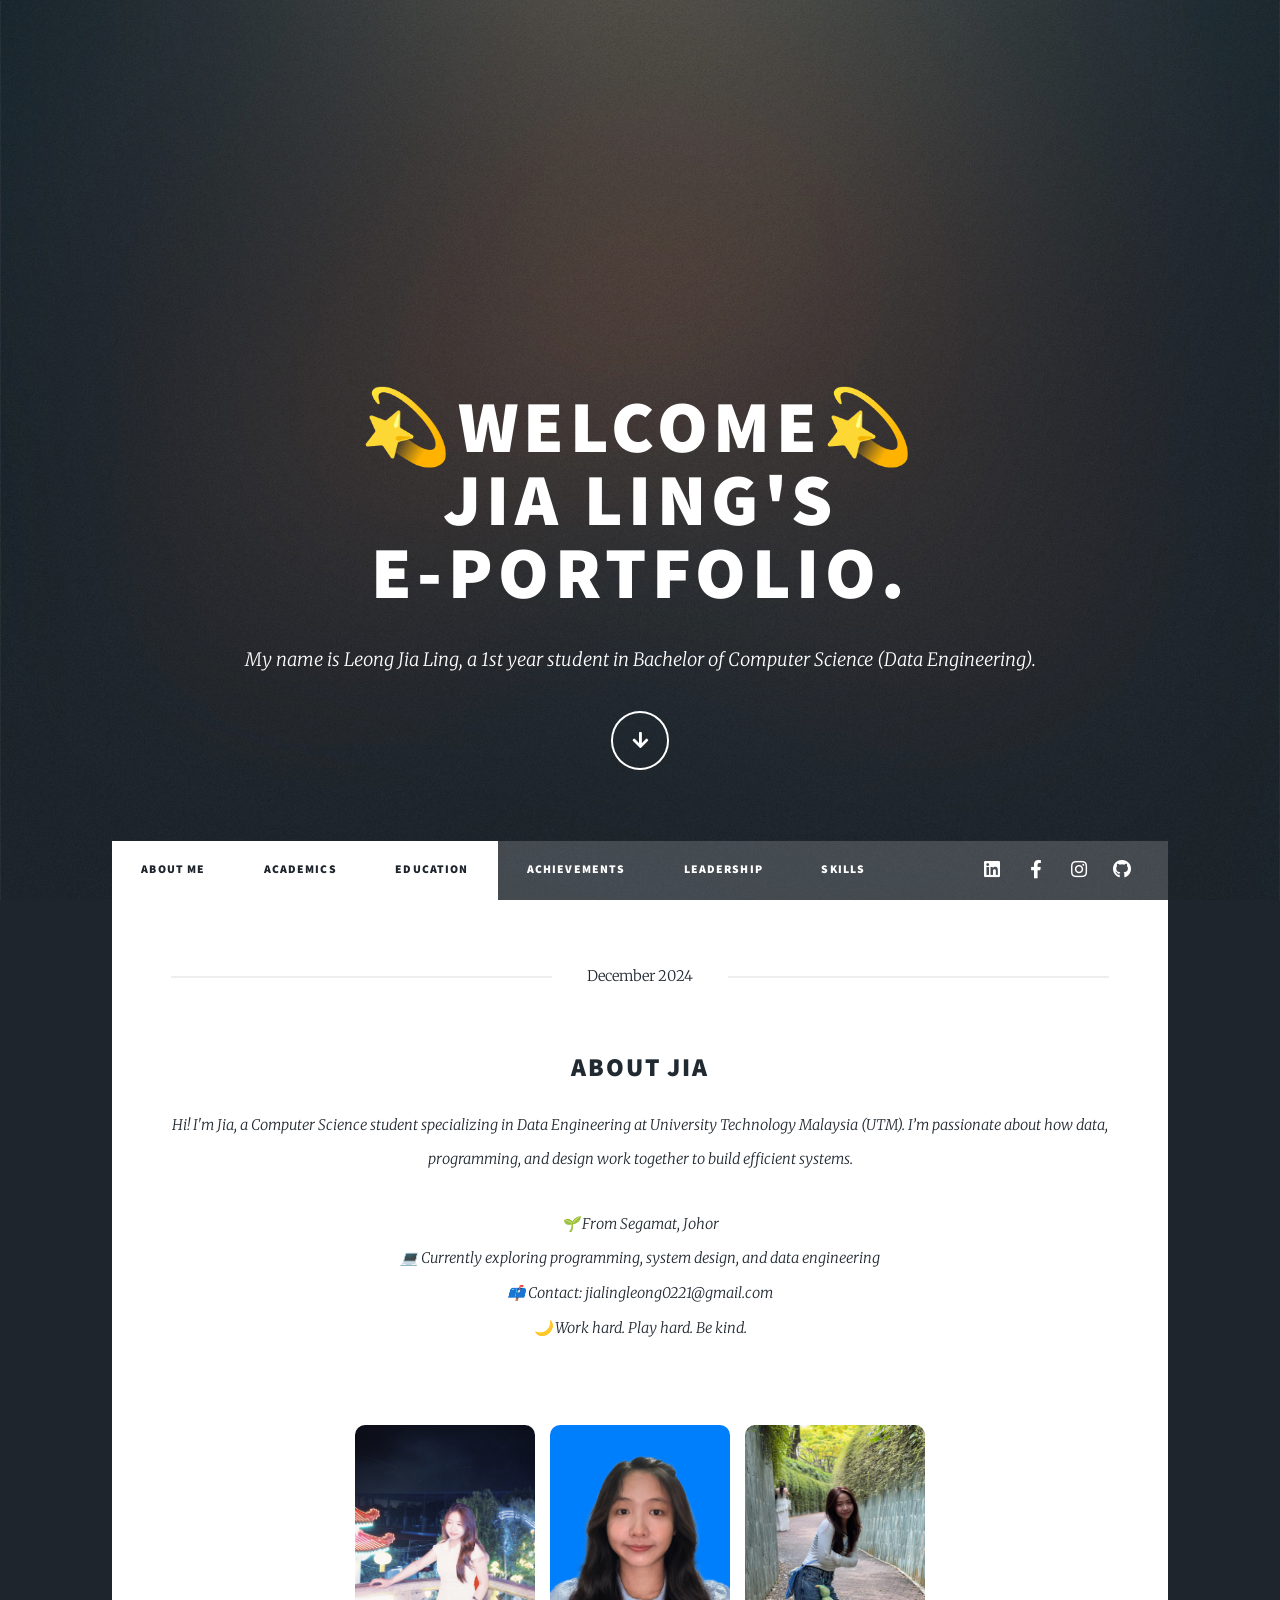
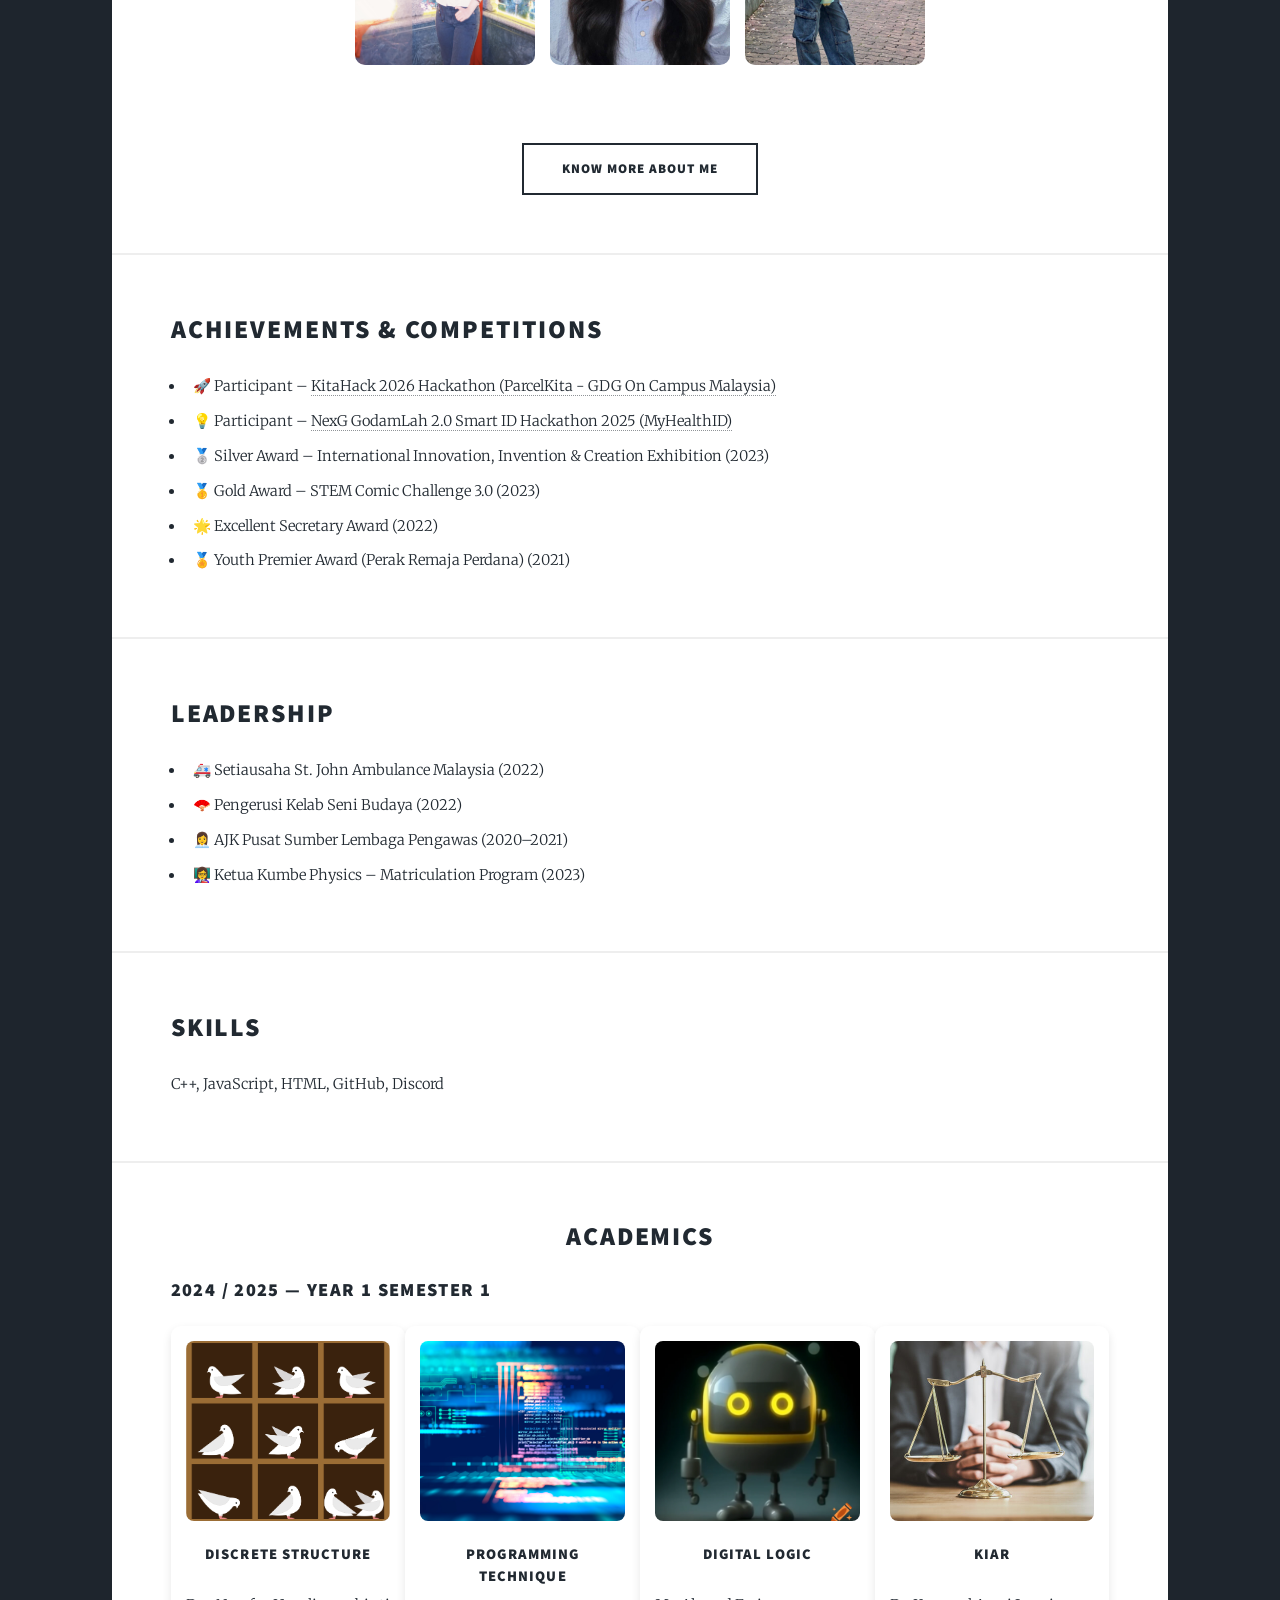
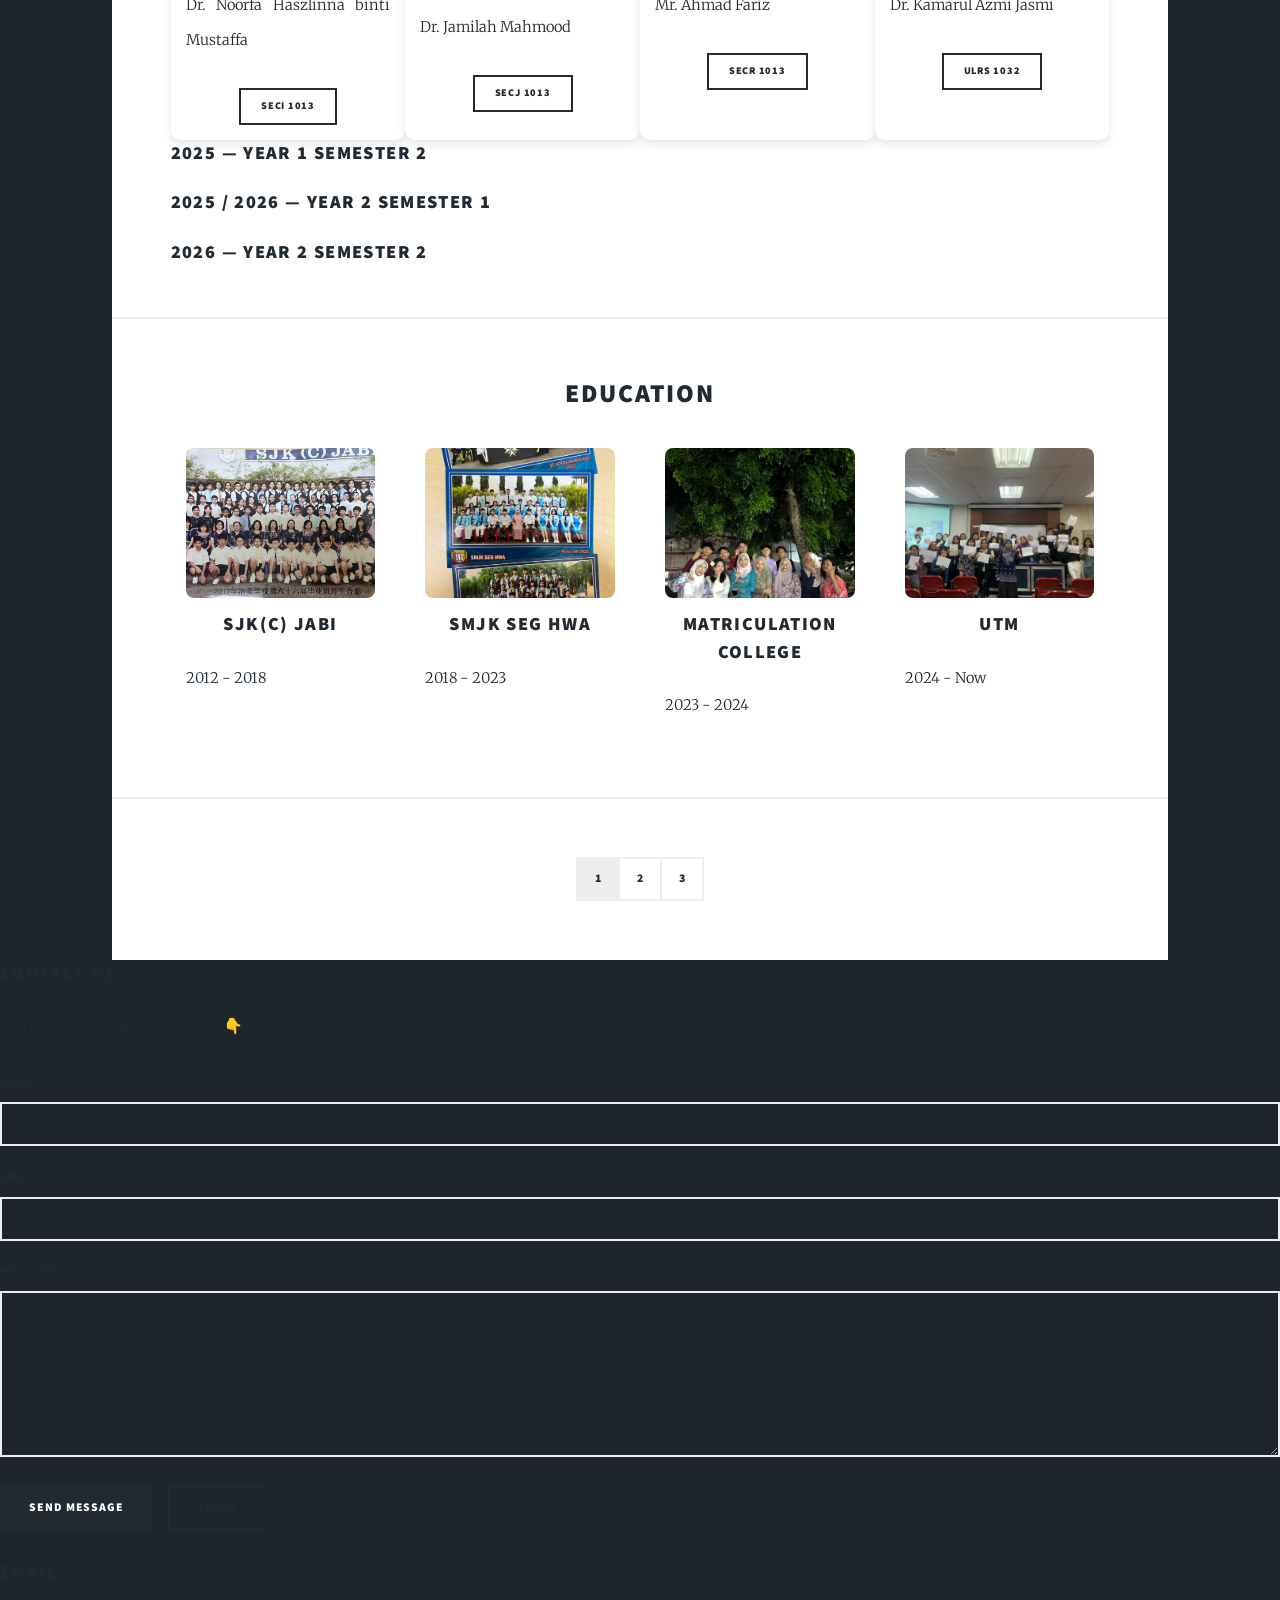
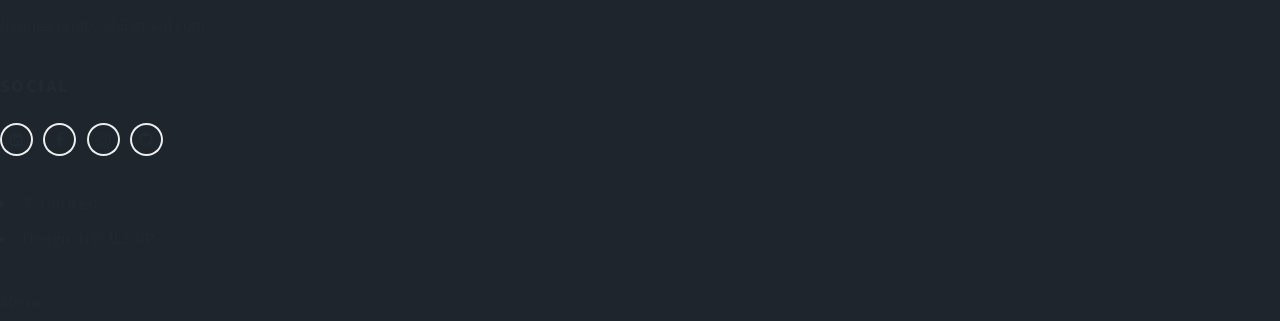
==== commit 6f53461a: "Update index.html" ====
--- a/index.html
+++ b/index.html
@@ -73,7 +73,7 @@
 						</header>
 						<a href="https://github.com/JiaLing221" class="image main">
 							<div style="display:flex; justify-content:center; gap:15px; margin:20px 0; flex-wrap:wrap;">
-							<img src="/images/me.jpg" alt="Me"
+							<img src="/images/me.JPG" alt="Me"
 								style="width:180px; border-radius:10px;" />
 						
 							<img src="/images/formal.jpg" alt="Formal"
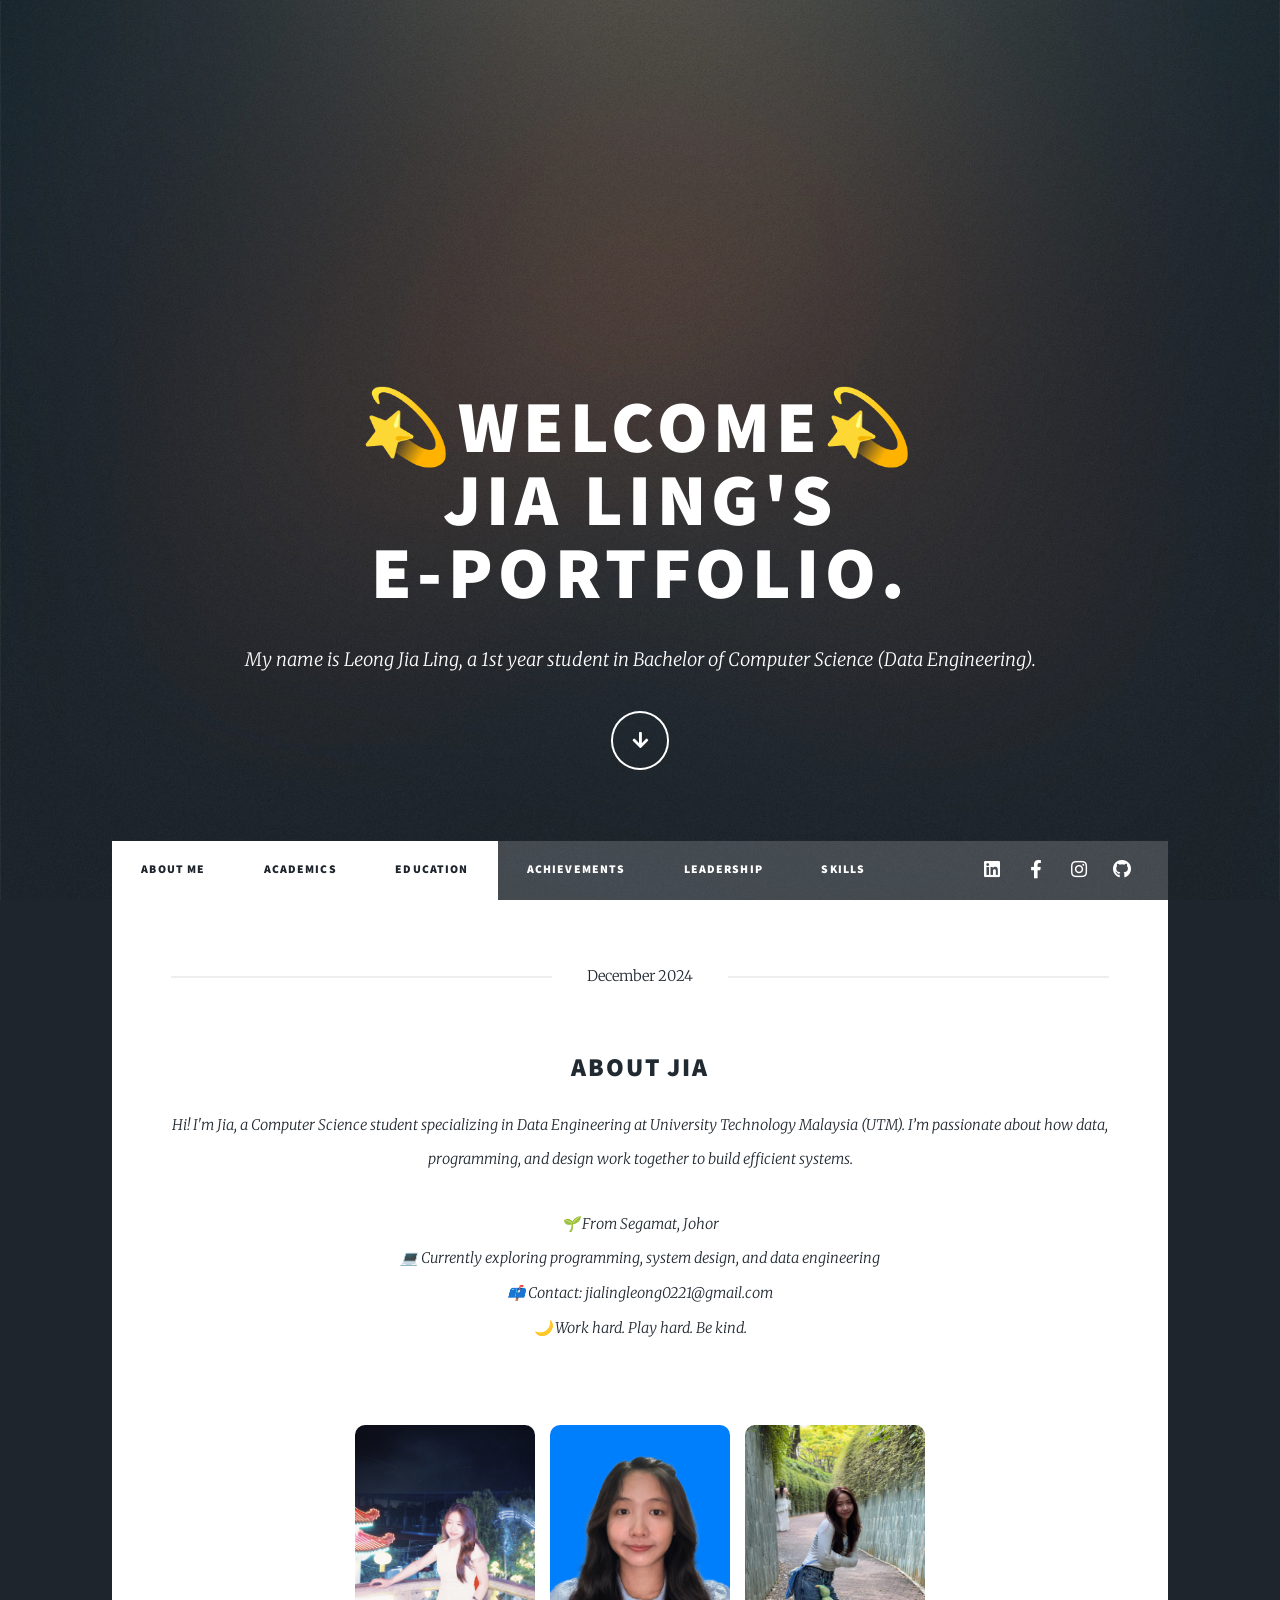
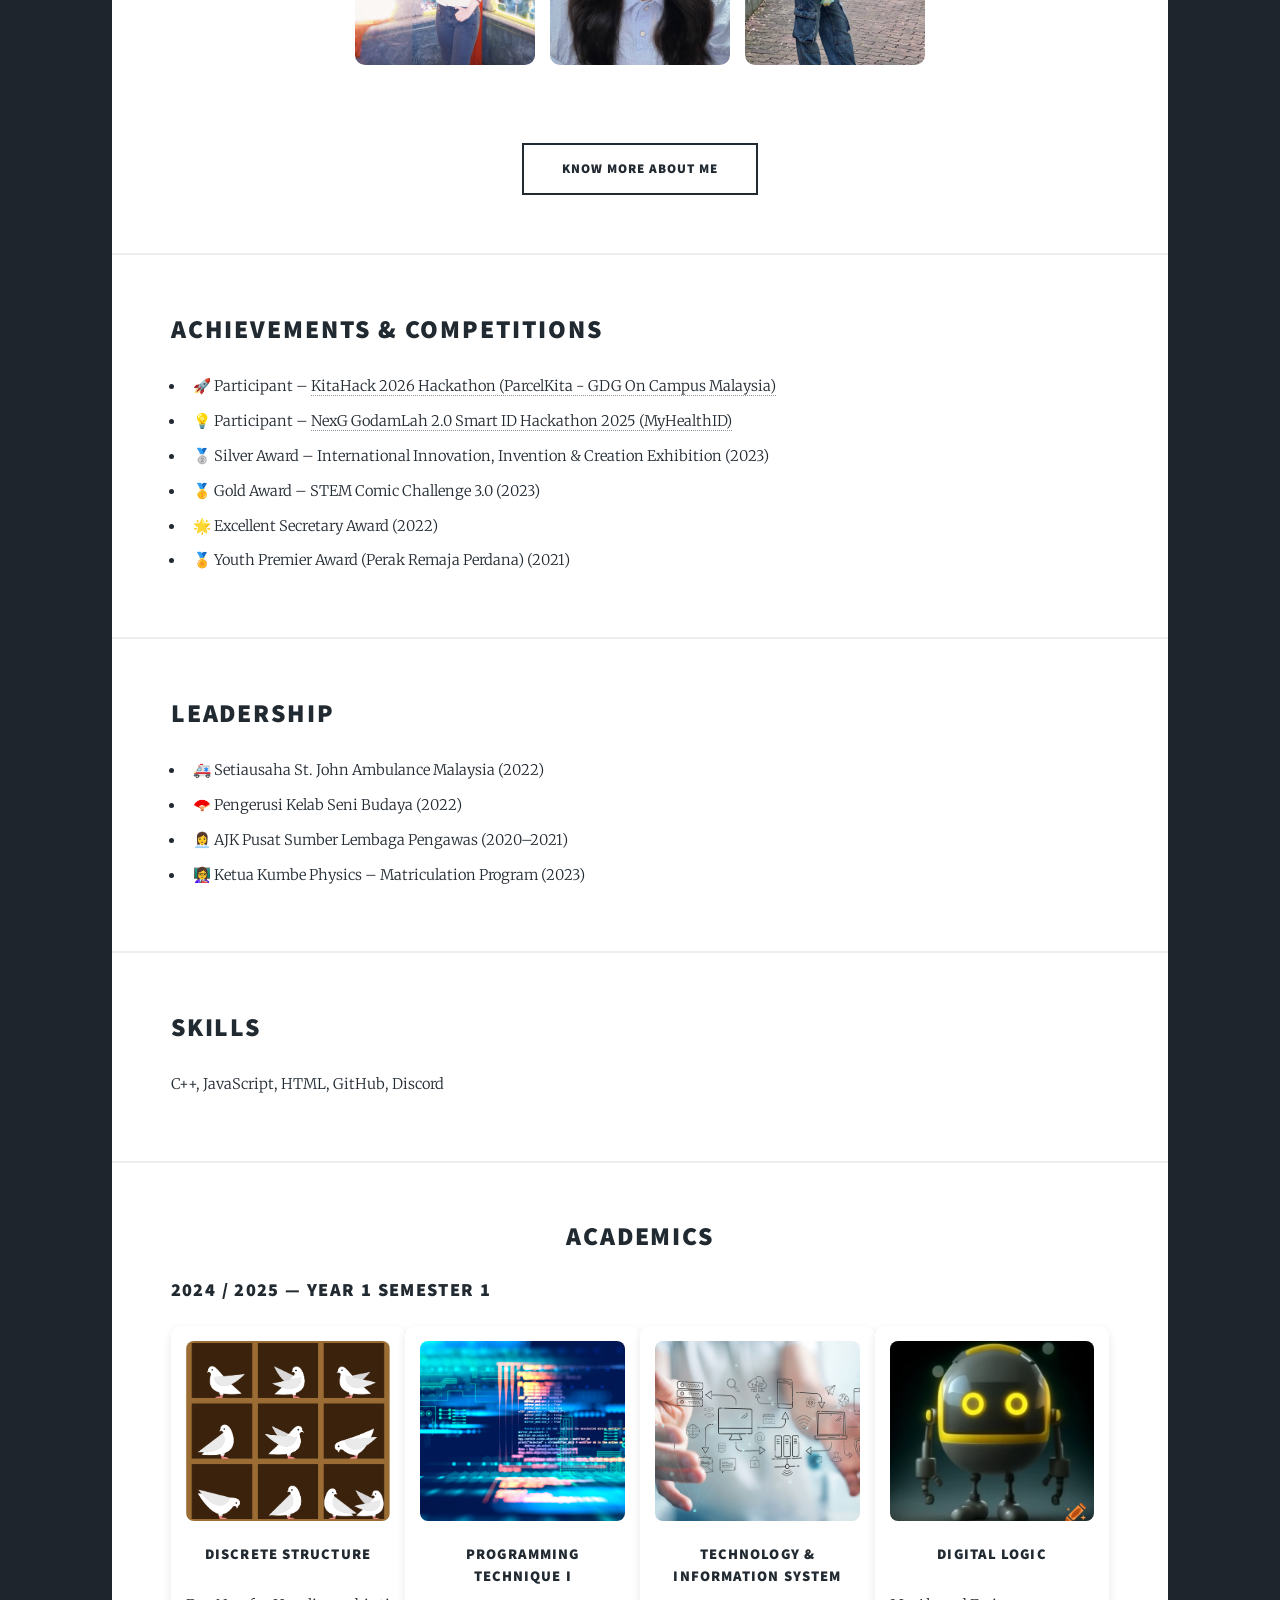
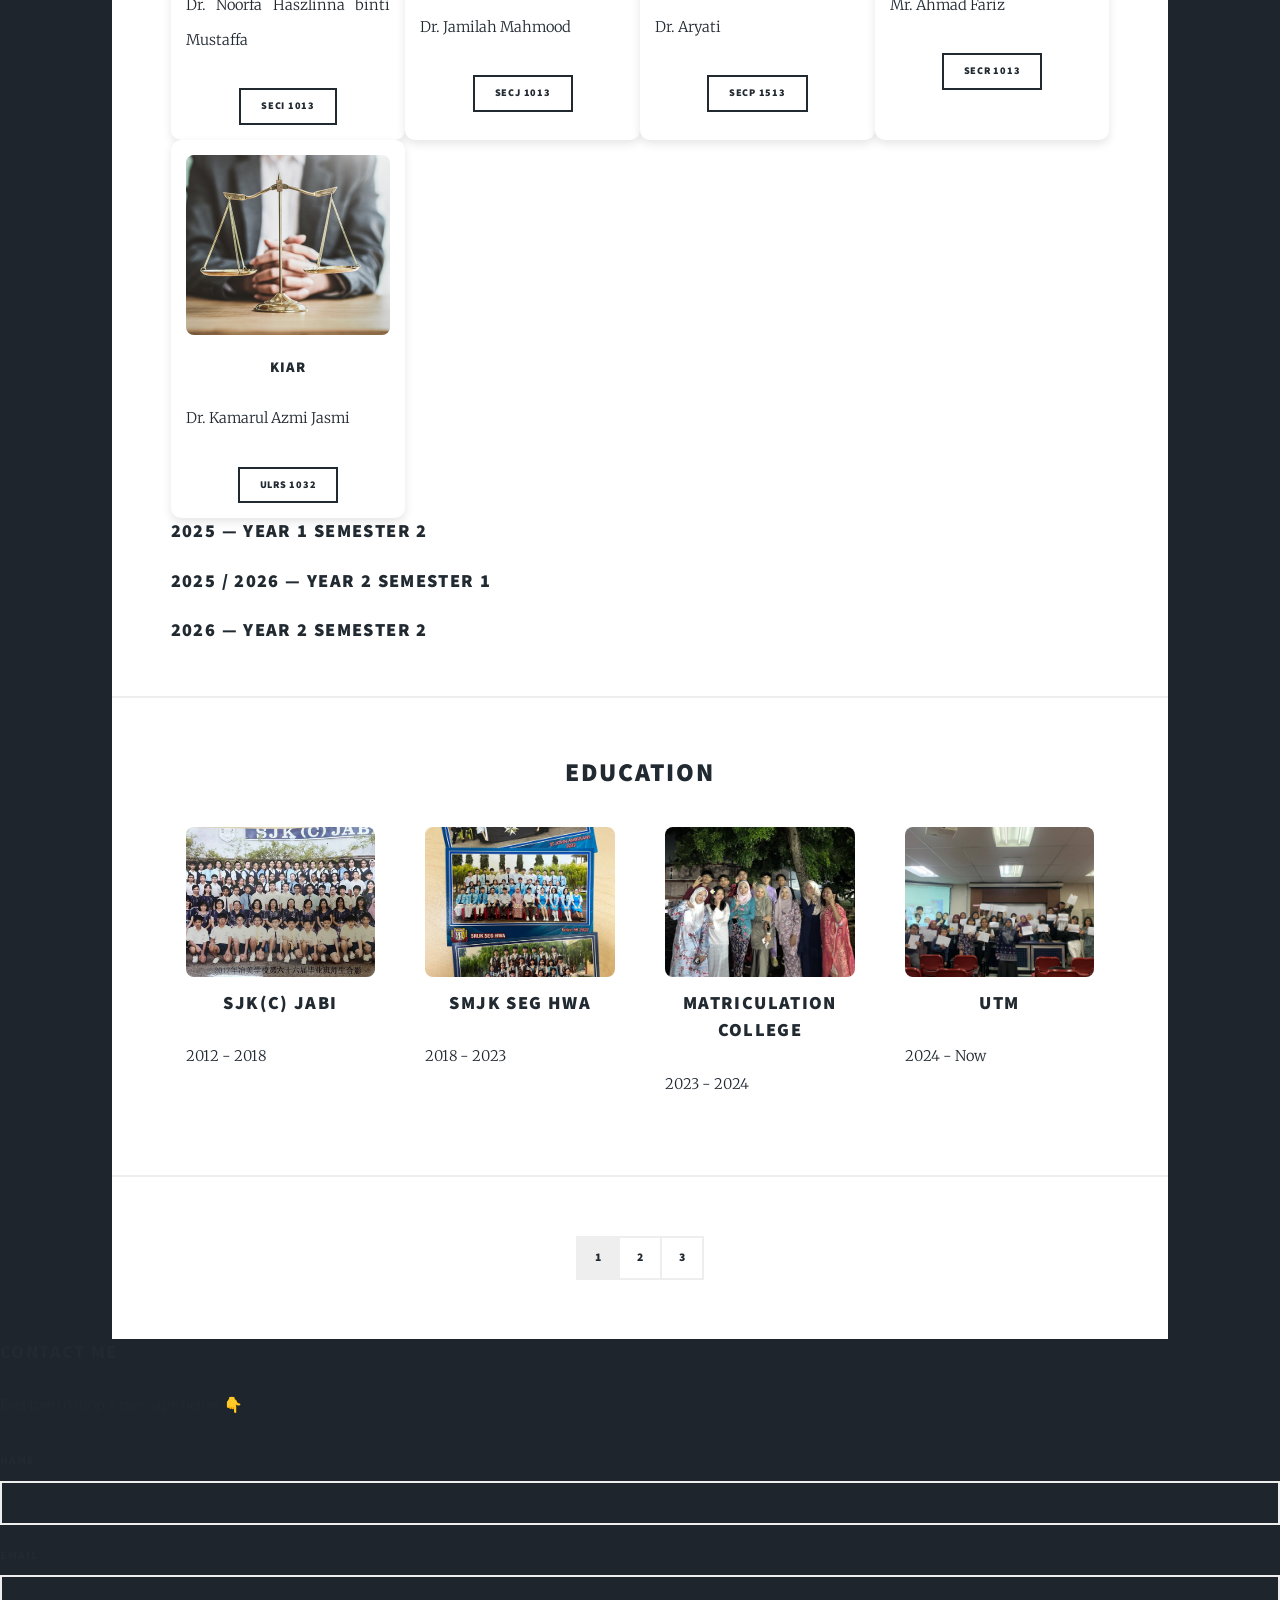
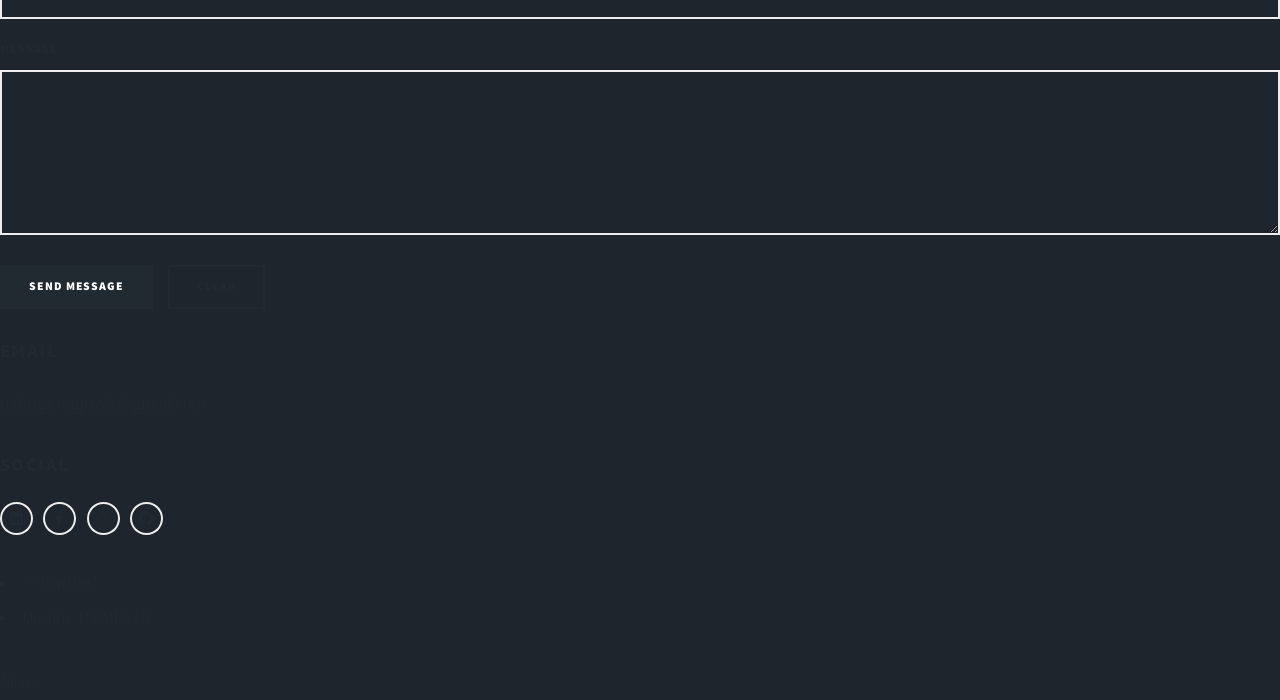
==== commit 288aaff7: "Update index.html" ====
--- a/index.html
+++ b/index.html
@@ -137,28 +137,45 @@
 							<img src="/images/discrete.png" alt="" />
 							<h3>Discrete Structure</h3>
 							<p>Dr. Noorfa Haszlinna binti Mustaffa</p>
-							<a href="#" class="button small">SECI 1013</a>
+							<a href="https://github.com/JiaLing221/Y1SI/tree/main/SECI1013_DISCRETE%20STRUCTURE" target="_blank" class="button small">
+								SECI 1013
+							</a>
 						</div>
 
 						<div class="acad-card">
 							<img src="/images/programming.jpg" alt="" />
-							<h3>Programming Technique</h3>
+							<h3>Programming Technique I</h3>
 							<p>Dr. Jamilah Mahmood</p>
-							<a href="#" class="button small">SECJ 1013</a>
+							<a href="https://github.com/JiaLing221/Y1SI/tree/main/SECJ1013_PROGRAMMING%20TECHNIQUE%201" target="_blank" class="button small">
+								SECJ 1013
+							</a>
+						</div>
+
+						<div class="acad-card">
+							<img src="/images/TIS2.jpg" alt="" />
+							<h3>Technology & Information System</h3>
+							<p>Dr. Aryati</p>
+							<a href="https://github.com/JiaLing221/Y1SI/tree/main/SECP1513_TIS" target="_blank" class="button small">
+								SECP 1513
+							</a>
 						</div>
 
 						<div class="acad-card">
 							<img src="/images/digital.jpg" alt="" />
 							<h3>Digital Logic</h3>
 							<p>Mr. Ahmad Fariz</p>
-							<a href="#" class="button small">SECR 1013</a>
+							<a href="https://github.com/JiaLing221/Y1SI/tree/main/SECR1013_DIGITAL%20LOGIC/Lab" target="_blank" class="button small">
+								SECR 1013
+							</a>
 						</div>
 
 						<div class="acad-card">
 							<img src="/images/integrity.jpg" alt="" />
 							<h3>KIAR</h3>
 							<p>Dr. Kamarul Azmi Jasmi</p>
-							<a href="#" class="button small">ULRS 1032</a><br><br>
+							<a href="https://github.com/JiaLing221/Y1SI/tree/main/ULRS1032_INTEGRITI%20AND%20ANTI-RASUAH" target="_blank" class="button small">
+								ULRS 1032
+							</a>
 						</div>
 
 					</div>
--- a/assets/css/main.css
+++ b/assets/css/main.css
@@ -3999,6 +3999,39 @@
     box-shadow: 0 4px 10px rgba(0,0,0,0.1);
 }
 
+/* Academic cards hover effect */
+.acad-card {
+	transition: all 0.3s ease;
+	cursor: pointer;
+}
+
+.acad-card:hover {
+	transform: translateY(-10px) scale(1.03);
+	box-shadow: 0 15px 30px rgba(0,0,0,0.2);
+}
+
+/* Education cards hover effect */
+.edu-card {
+	transition: all 0.3s ease;
+	cursor: pointer;
+}
+
+.edu-card:hover {
+	transform: translateY(-10px) scale(1.03);
+	box-shadow: 0 15px 30px rgba(0,0,0,0.2);
+}
+
+/* Image hover zoom (inside cards) */
+.acad-card img,
+.edu-card img {
+	transition: transform 0.3s ease;
+}
+
+.acad-card:hover img,
+.edu-card:hover img {
+	transform: scale(1.08);
+}
+
 /* Footer */
 
 	#footer {
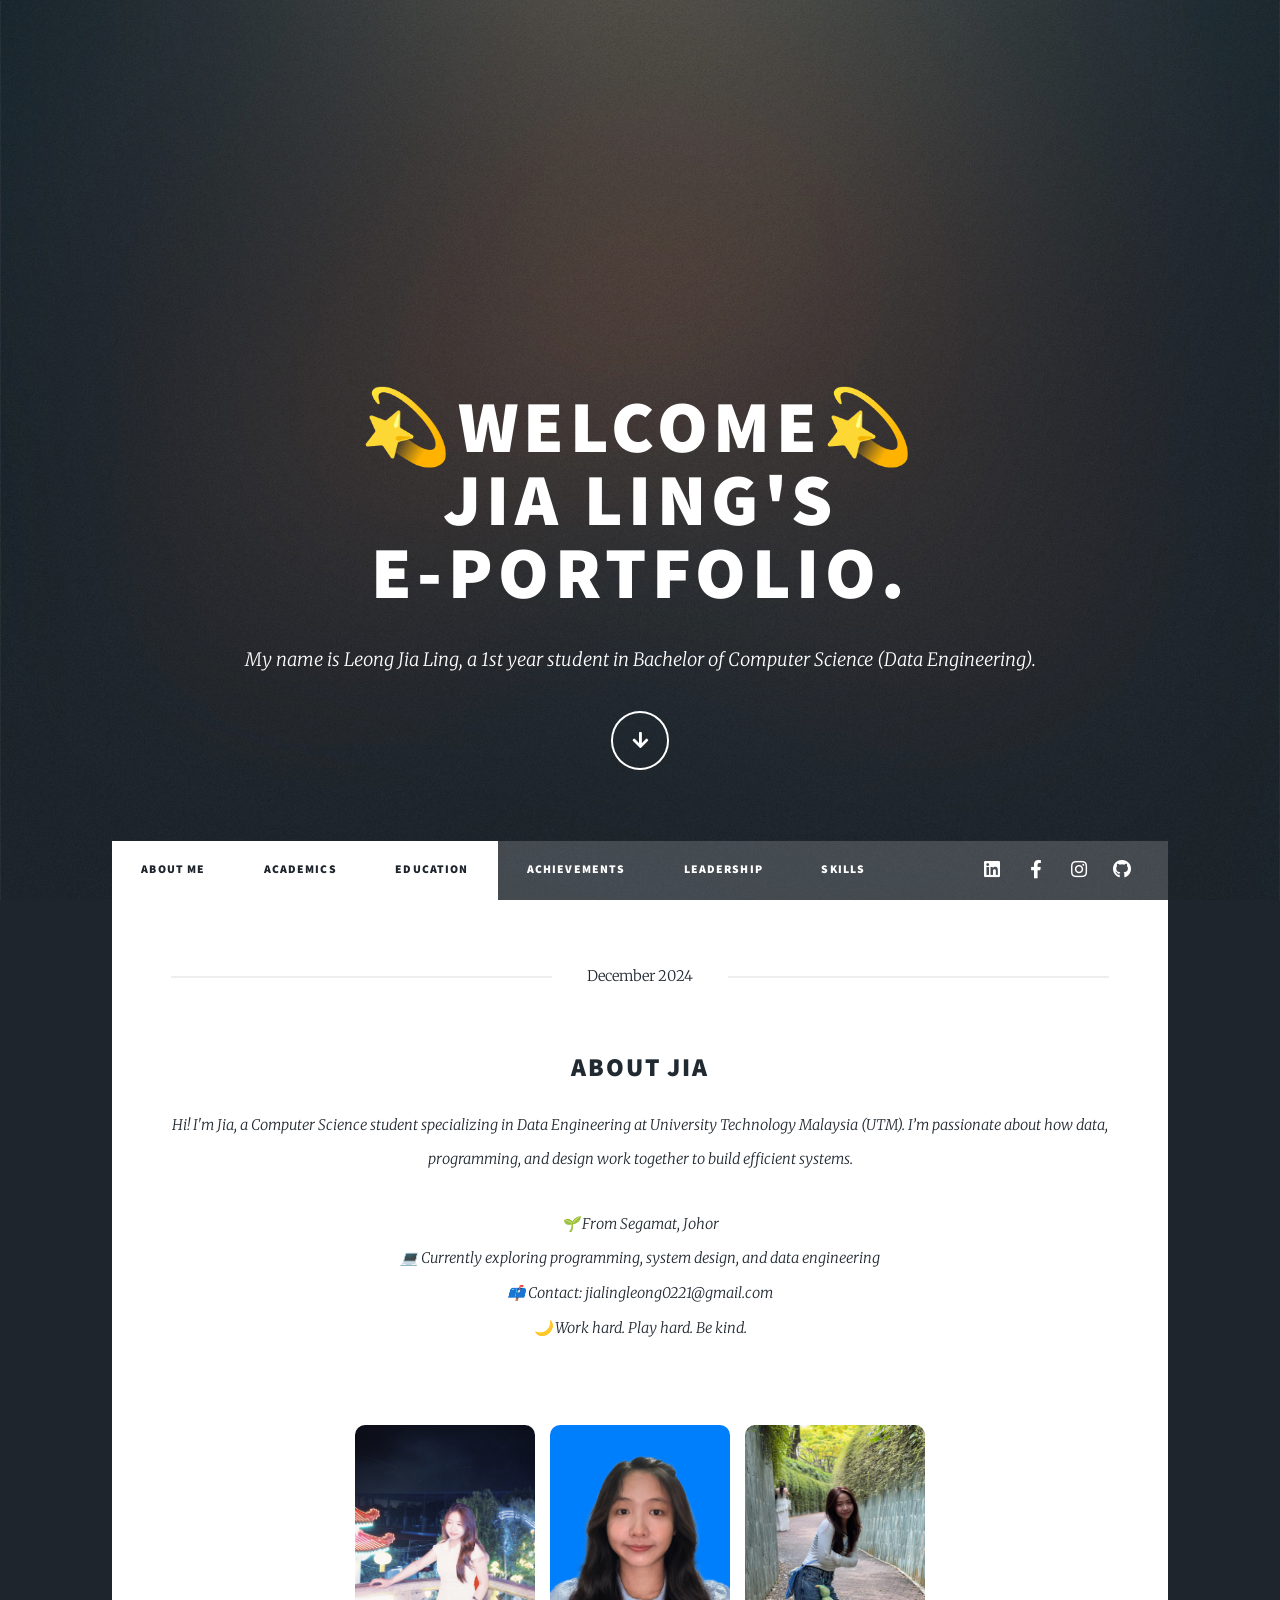
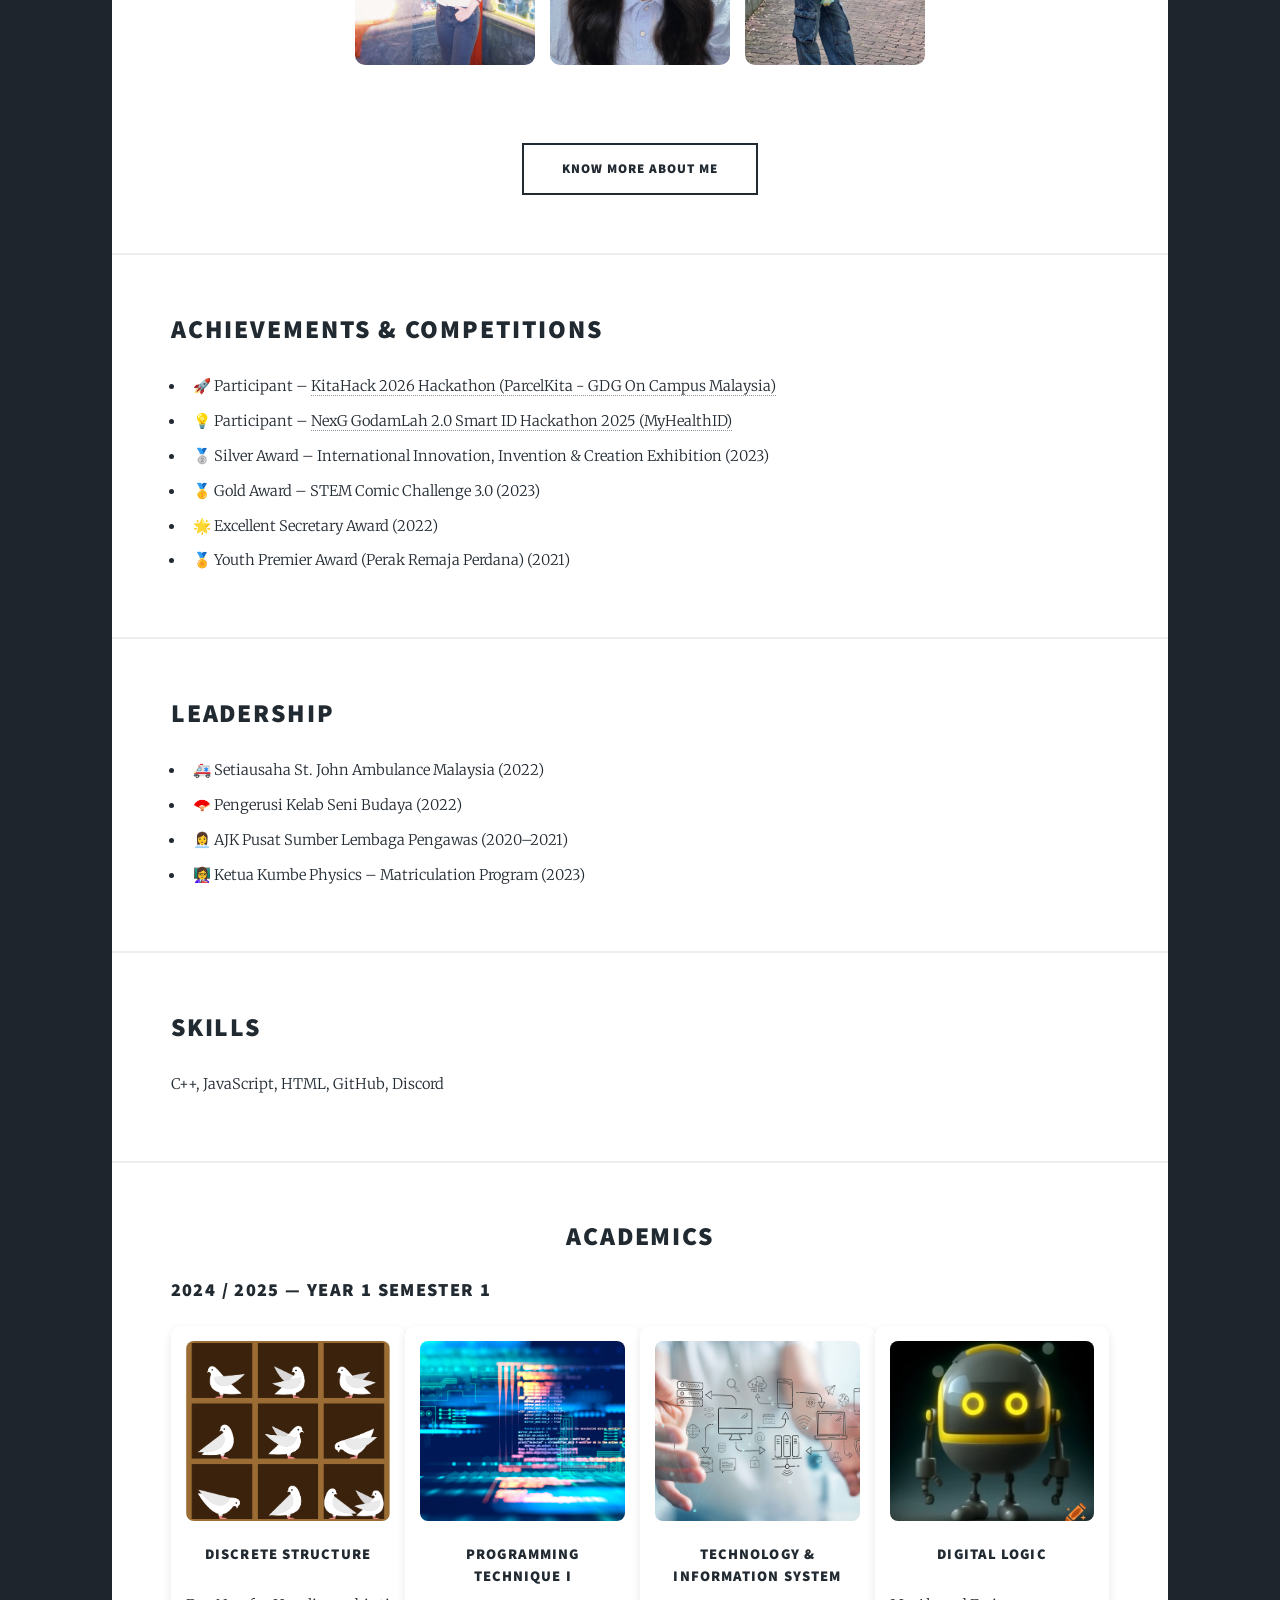
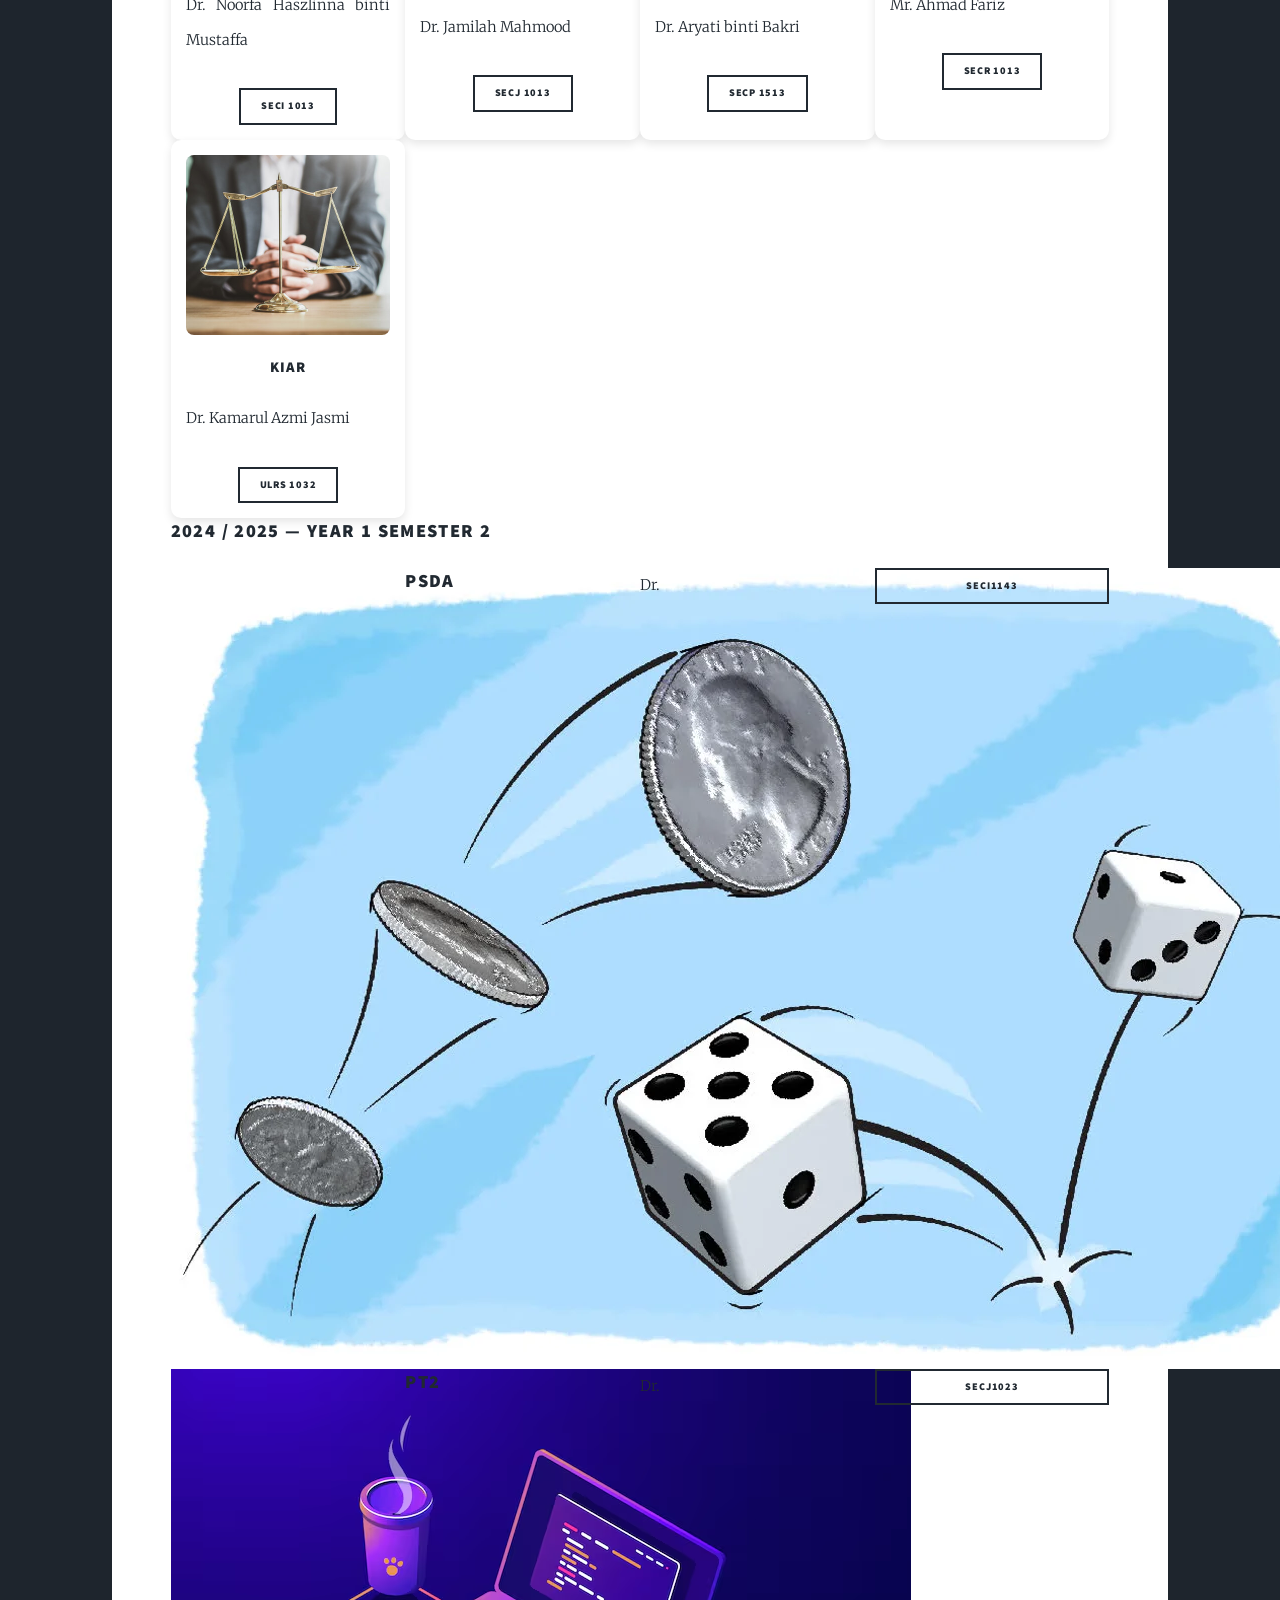
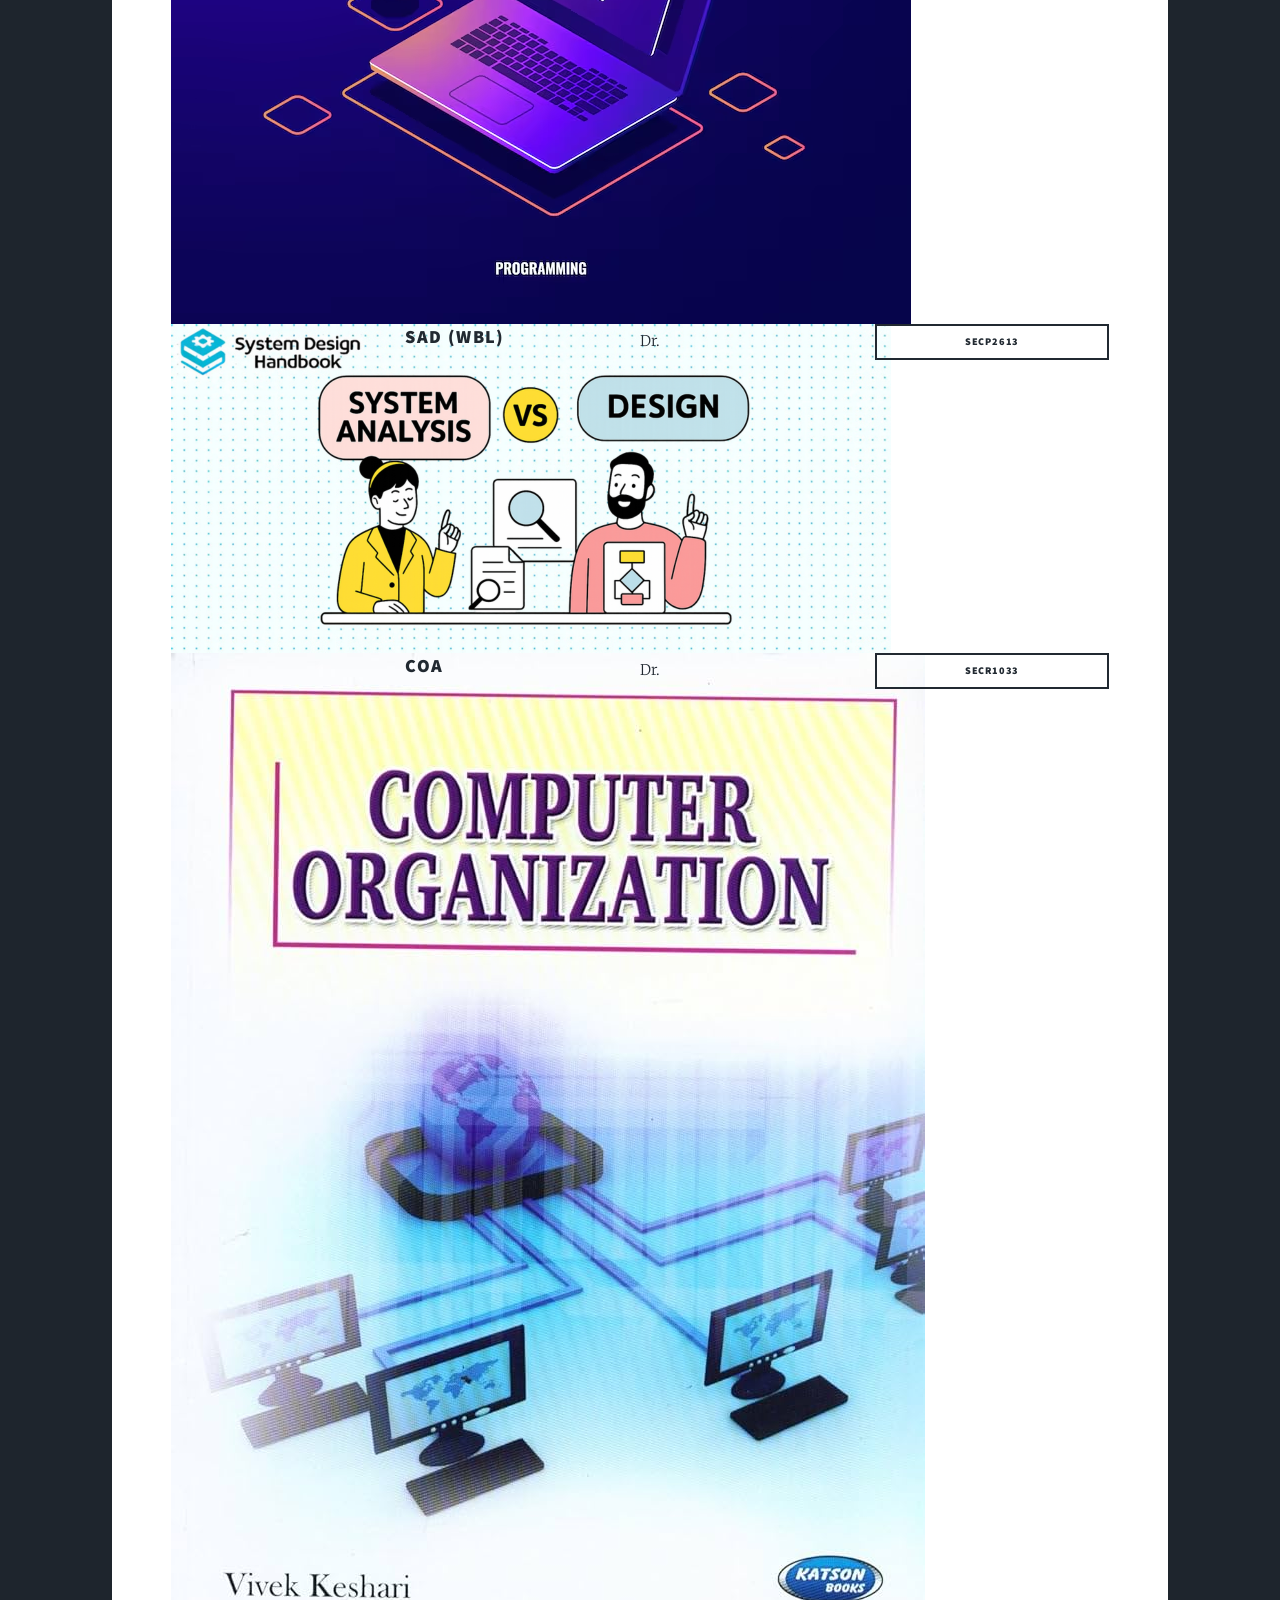
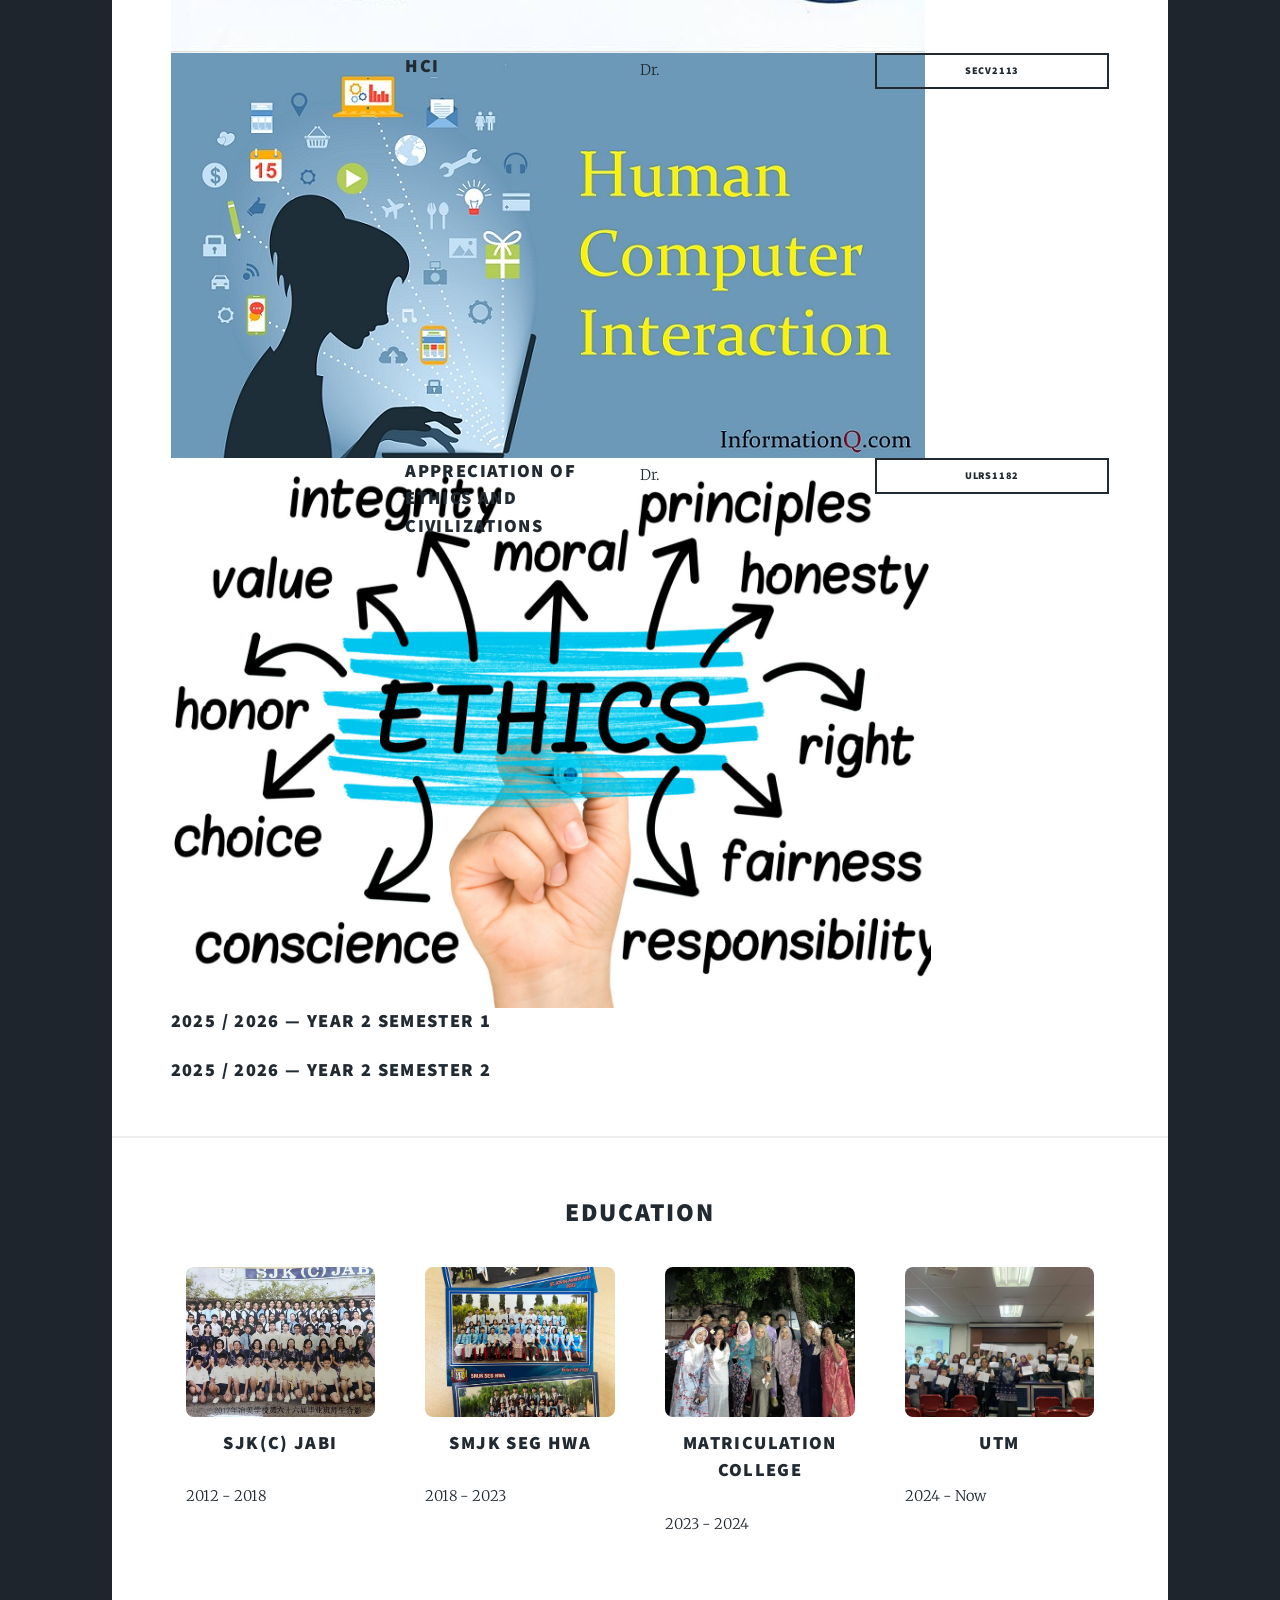
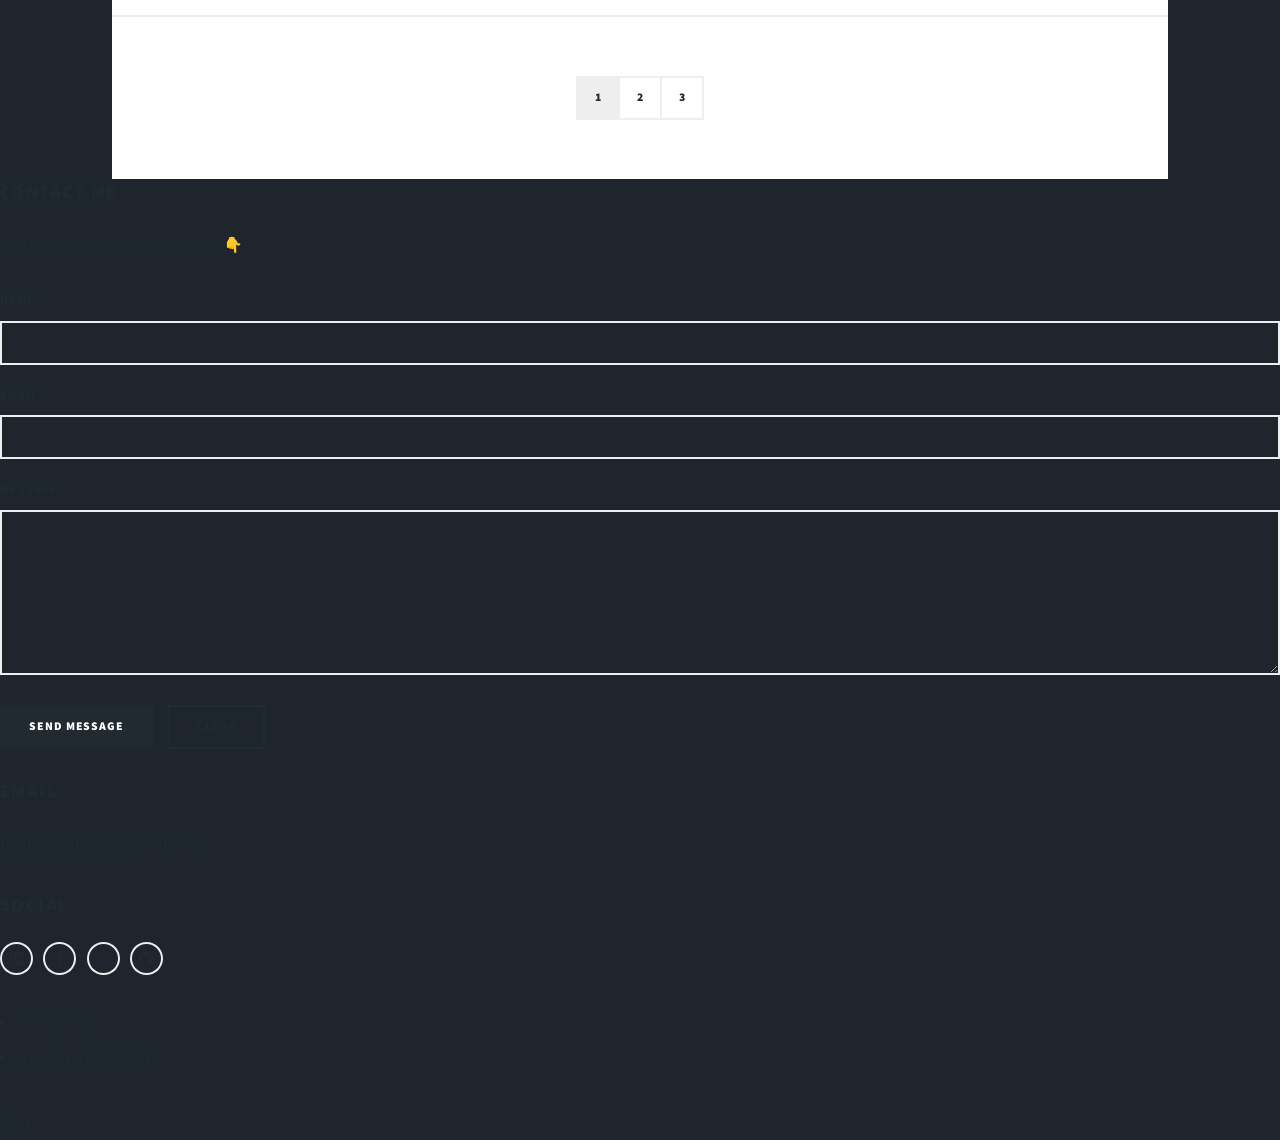
==== commit 994cb360: "Update index.html" ====
--- a/index.html
+++ b/index.html
@@ -154,7 +154,7 @@
 						<div class="acad-card">
 							<img src="/images/TIS2.jpg" alt="" />
 							<h3>Technology & Information System</h3>
-							<p>Dr. Aryati</p>
+							<p>Dr. Aryati binti Bakri</p>
 							<a href="https://github.com/JiaLing221/Y1SI/tree/main/SECP1513_TIS" target="_blank" class="button small">
 								SECP 1513
 							</a>
@@ -180,13 +180,60 @@
 
 					</div>
 
-					<h3>2025 — Year 1 Semester 2</h3>
-					<div class="acad-grid"></div>
+					<h3>2024 / 2025 — Year 1 Semester 2</h3>
+					<div class="acad-grid">
+						<img src="/images/PSDA.webp" alt="" />
+							<h3>PSDA</h3>
+							<p>Dr. </p>
+							<a href="https://github.com/JiaLing221/Y1S2/tree/main/SECI1143_PSDA"_blank" class="button small">
+								SECI1143
+							</a>
+					</div>
+					<div class="acad-grid">
+						<img src="/images/PT2.avif" alt="" />
+							<h3>PT2</h3>
+							<p>Dr. </p>
+							<a href="https://github.com/JiaLing221/Y1S2/tree/main/SECJ1023_PT2"_blank" class="button small">
+								SECJ1023
+							</a>
+					</div>
+					<div class="acad-grid">
+						<img src="/images/SAD.webp" alt="" />
+							<h3>SAD (WBL)</h3>
+							<p>Dr. </p>
+							<a href="https://github.com/JiaLing221/Y1S2/tree/main/SECP2613_SAD%20(WBL)"_blank" class="button small">
+								SECP2613
+							</a>
+					</div>
+					<div class="acad-grid">
+						<img src="/images/COA.jpg" alt="" />
+							<h3>COA</h3>
+							<p>Dr. </p>
+							<a href="https://github.com/JiaLing221/Y1S2/tree/main/SECR1033_COA"_blank" class="button small">
+								SECR1033
+							</a>
+					</div>
+					<div class="acad-grid">
+						<img src="/images/HCI.jpg" alt="" />
+							<h3>HCI</h3>
+							<p>Dr. </p>
+							<a href="https://github.com/JiaLing221/Y1S2/tree/main/SECV2113_HCI"_blank" class="button small">
+								SECV2113
+							</a>
+					</div>
+					<div class="acad-grid">
+						<img src="/images/ULRS1182.png" alt="" />
+							<h3>Appreciation of Ethics and Civilizations</h3>
+							<p>Dr. </p>
+							<a href="https://github.com/JiaLing221/Y1S2/tree/main/ULRS1182"_blank" class="button small">
+								ULRS1182
+							</a>
+					</div>
 
 					<h3>2025 / 2026 — Year 2 Semester 1</h3>
 					<div class="acad-grid"></div>
 
-					<h3>2026 — Year 2 Semester 2</h3>
+					<h3>2025 / 2026 — Year 2 Semester 2</h3>
 					<div class="acad-grid"></div>
 				</section>
 
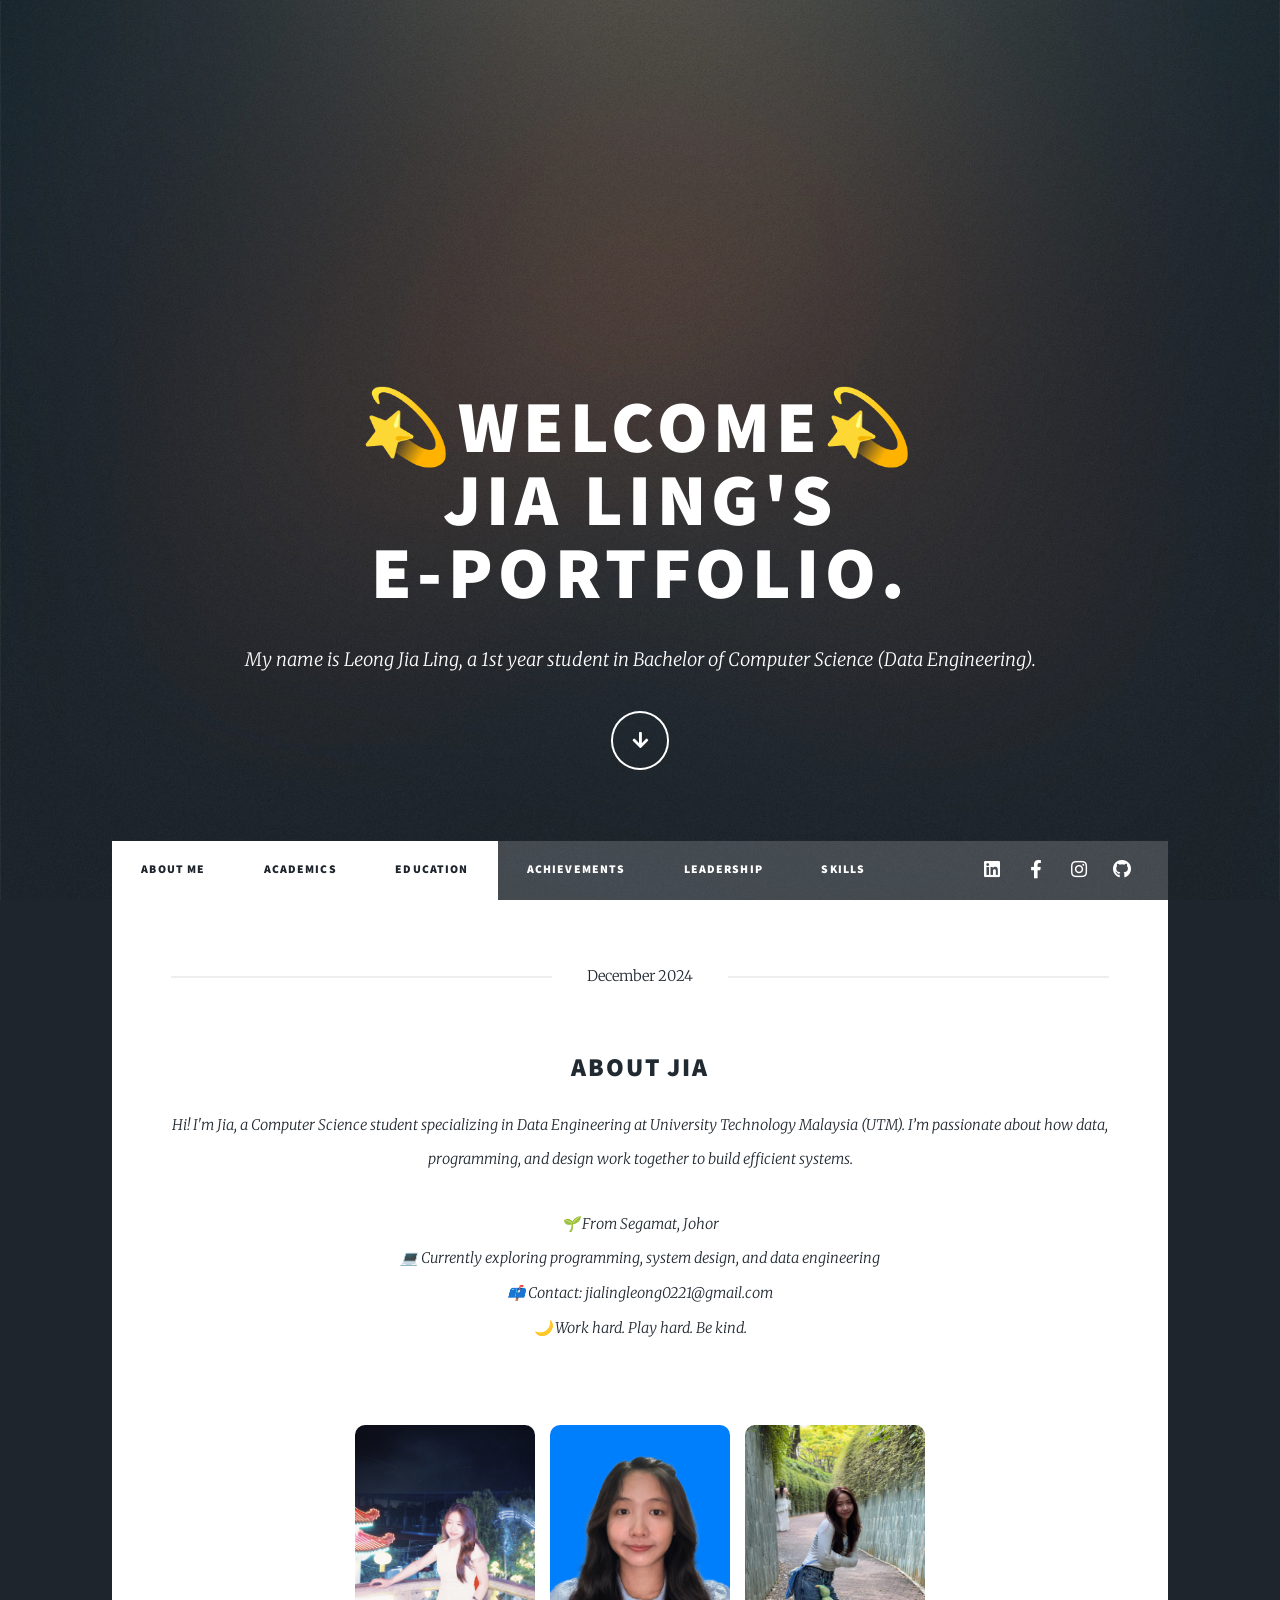
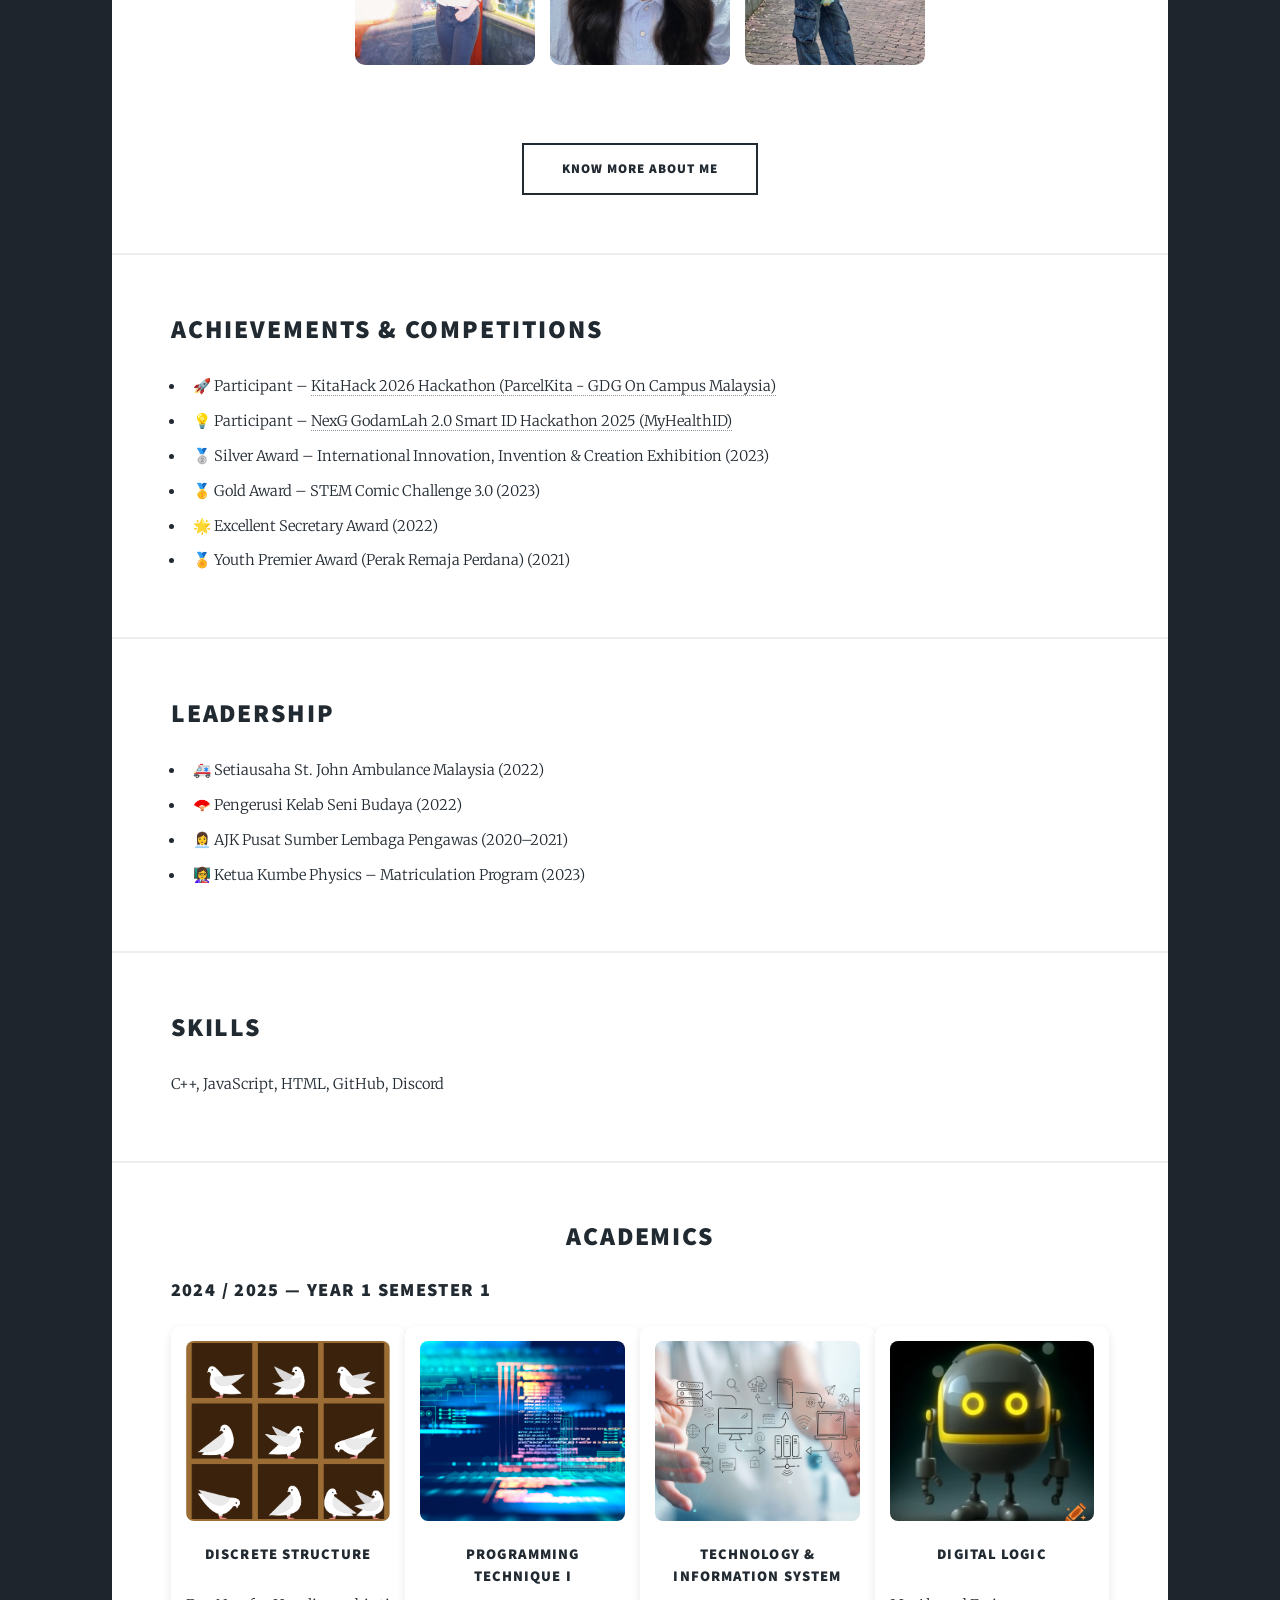
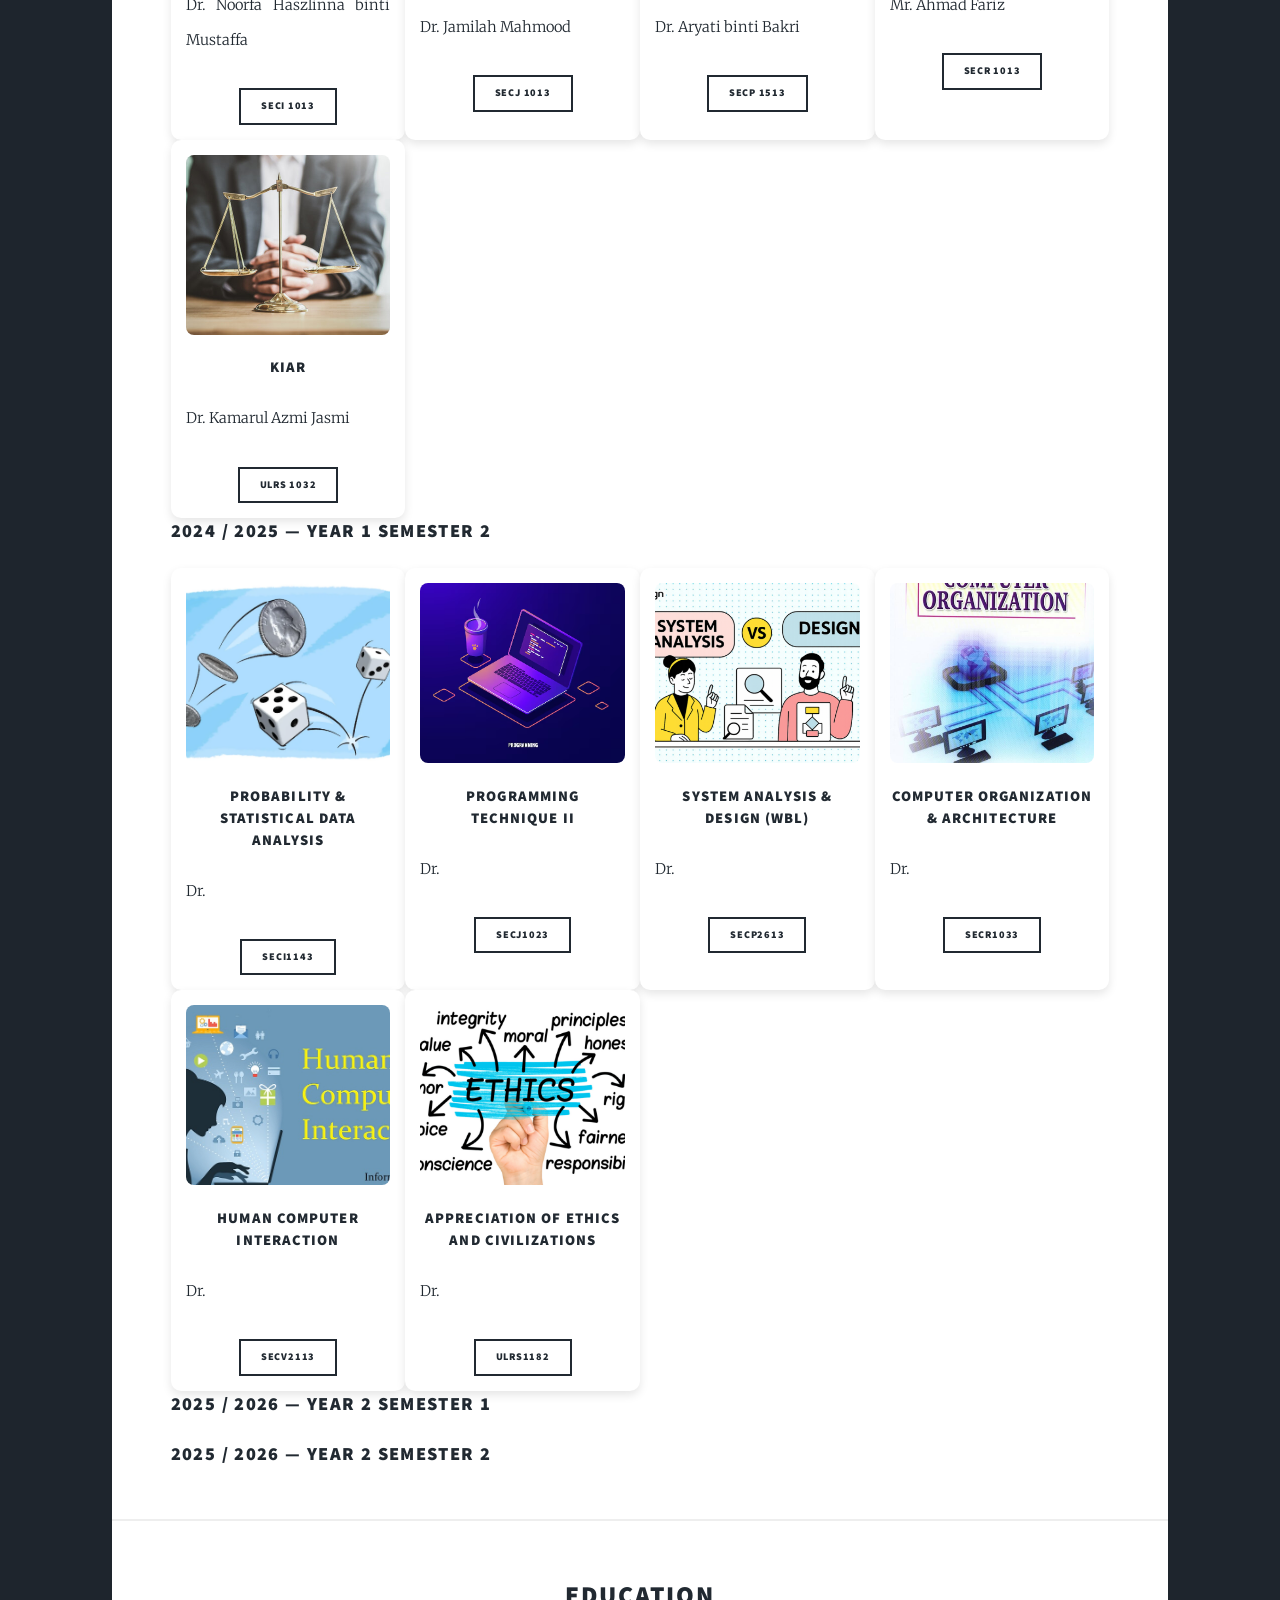
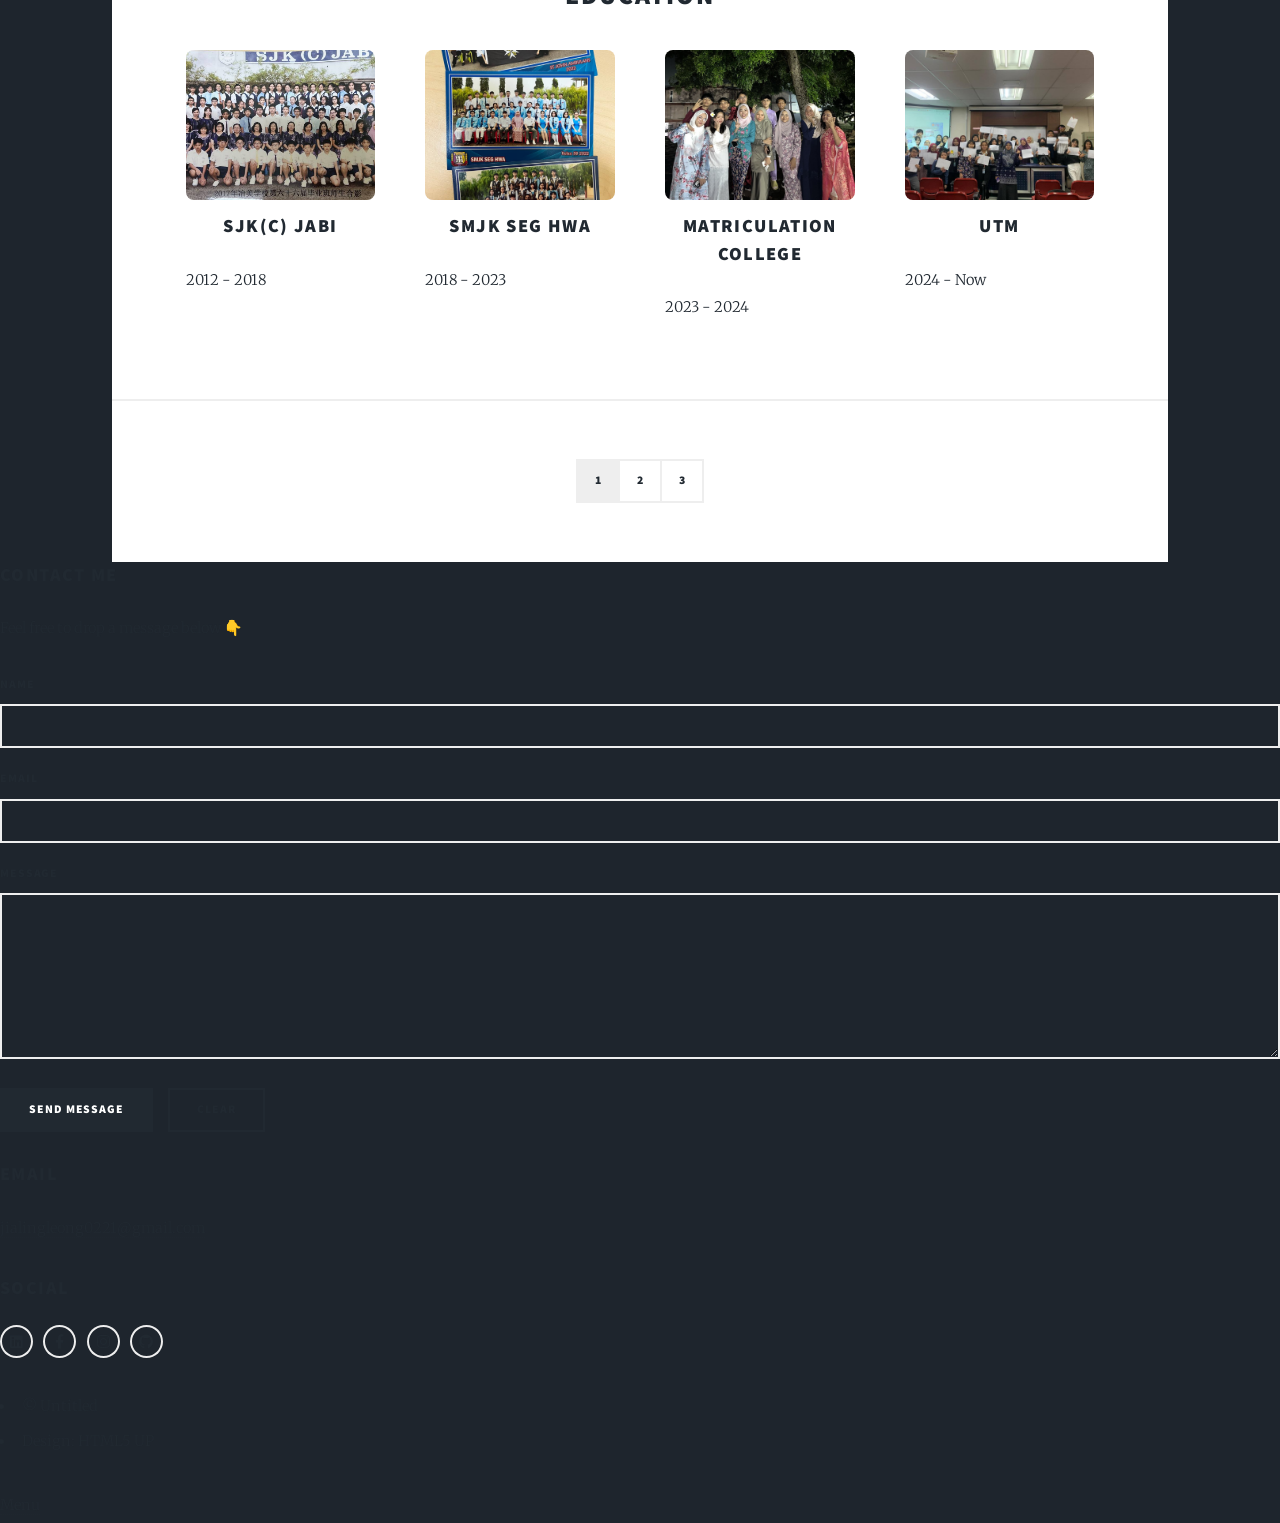
==== commit 16fa28df: "Update index.html" ====
--- a/index.html
+++ b/index.html
@@ -182,52 +182,61 @@
 
 					<h3>2024 / 2025 — Year 1 Semester 2</h3>
 					<div class="acad-grid">
-						<img src="/images/PSDA.webp" alt="" />
-							<h3>PSDA</h3>
-							<p>Dr. </p>
-							<a href="https://github.com/JiaLing221/Y1S2/tree/main/SECI1143_PSDA"_blank" class="button small">
+					
+						<div class="acad-card">
+							<img src="/images/PSDA.webp" alt="" />
+							<h3>Probability & Statistical Data Analysis</h3>
+							<p>Dr. </p>
+							<a href="https://github.com/JiaLing221/Y1S2/tree/main/SECI1143_PSDA" target="_blank" class="button small">
 								SECI1143
 							</a>
-					</div>
-					<div class="acad-grid">
-						<img src="/images/PT2.avif" alt="" />
-							<h3>PT2</h3>
-							<p>Dr. </p>
-							<a href="https://github.com/JiaLing221/Y1S2/tree/main/SECJ1023_PT2"_blank" class="button small">
+						</div>
+					
+						<div class="acad-card">
+							<img src="/images/PT2.avif" alt="" />
+							<h3>Programming Technique II</h3>
+							<p>Dr. </p>
+							<a href="https://github.com/JiaLing221/Y1S2/tree/main/SECJ1023_PT2" target="_blank" class="button small">
 								SECJ1023
 							</a>
-					</div>
-					<div class="acad-grid">
-						<img src="/images/SAD.webp" alt="" />
-							<h3>SAD (WBL)</h3>
-							<p>Dr. </p>
-							<a href="https://github.com/JiaLing221/Y1S2/tree/main/SECP2613_SAD%20(WBL)"_blank" class="button small">
+						</div>
+					
+						<div class="acad-card">
+							<img src="/images/SAD.webp" alt="" />
+							<h3>System Analysis & Design (WBL)</h3>
+							<p>Dr. </p>
+							<a href="https://github.com/JiaLing221/Y1S2/tree/main/SECP2613_SAD%20(WBL)" target="_blank" class="button small">
 								SECP2613
 							</a>
-					</div>
-					<div class="acad-grid">
-						<img src="/images/COA.jpg" alt="" />
-							<h3>COA</h3>
-							<p>Dr. </p>
-							<a href="https://github.com/JiaLing221/Y1S2/tree/main/SECR1033_COA"_blank" class="button small">
+						</div>
+					
+						<div class="acad-card">
+							<img src="/images/COA.jpg" alt="" />
+							<h3>Computer Organization & Architecture</h3>
+							<p>Dr. </p>
+							<a href="https://github.com/JiaLing221/Y1S2/tree/main/SECR1033_COA" target="_blank" class="button small">
 								SECR1033
 							</a>
-					</div>
-					<div class="acad-grid">
-						<img src="/images/HCI.jpg" alt="" />
-							<h3>HCI</h3>
-							<p>Dr. </p>
-							<a href="https://github.com/JiaLing221/Y1S2/tree/main/SECV2113_HCI"_blank" class="button small">
+						</div>
+					
+						<div class="acad-card">
+							<img src="/images/HCI.jpg" alt="" />
+							<h3>Human Computer Interaction</h3>
+							<p>Dr. </p>
+							<a href="https://github.com/JiaLing221/Y1S2/tree/main/SECV2113_HCI" target="_blank" class="button small">
 								SECV2113
 							</a>
-					</div>
-					<div class="acad-grid">
-						<img src="/images/ULRS1182.png" alt="" />
+						</div>
+					
+						<div class="acad-card">
+							<img src="/images/ULRS1182.png" alt="" />
 							<h3>Appreciation of Ethics and Civilizations</h3>
 							<p>Dr. </p>
-							<a href="https://github.com/JiaLing221/Y1S2/tree/main/ULRS1182"_blank" class="button small">
+							<a href="https://github.com/JiaLing221/Y1S2/tree/main/ULRS1182" target="_blank" class="button small">
 								ULRS1182
 							</a>
+						</div>
+					
 					</div>
 
 					<h3>2025 / 2026 — Year 2 Semester 1</h3>
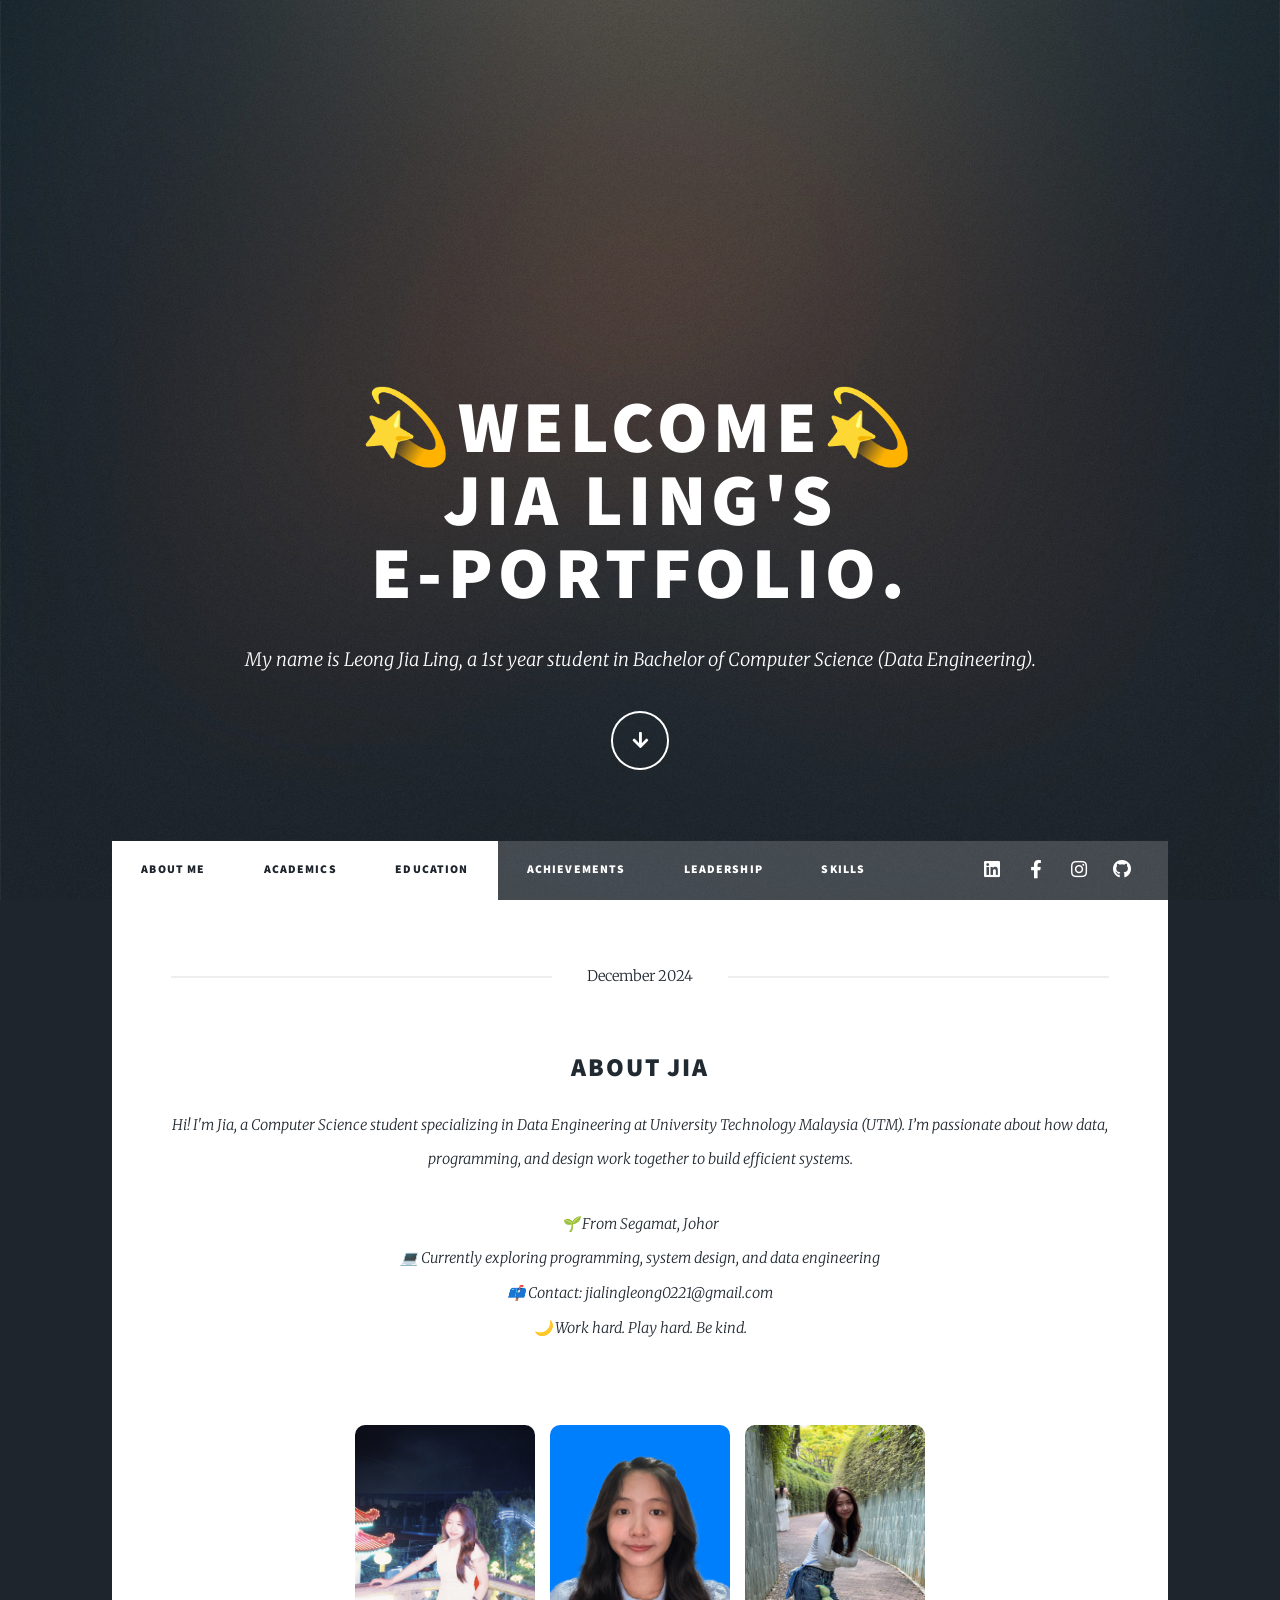
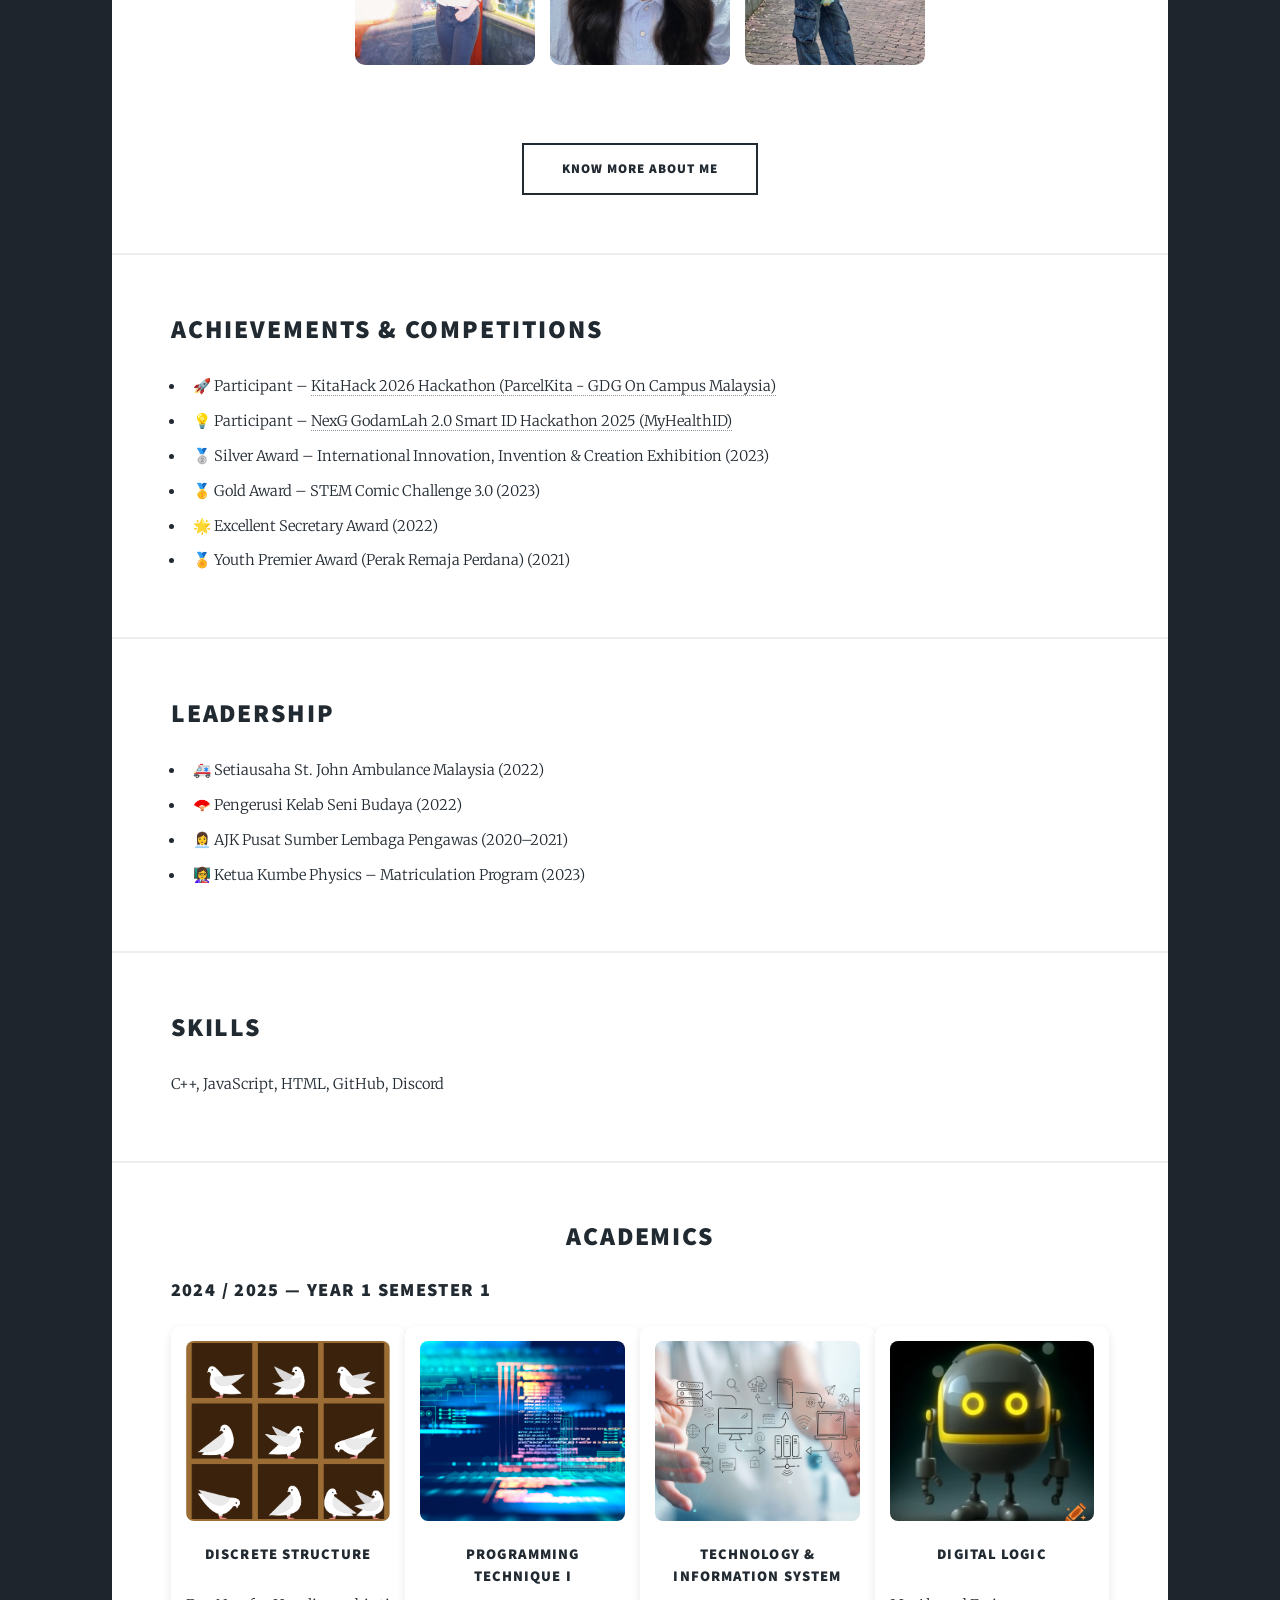
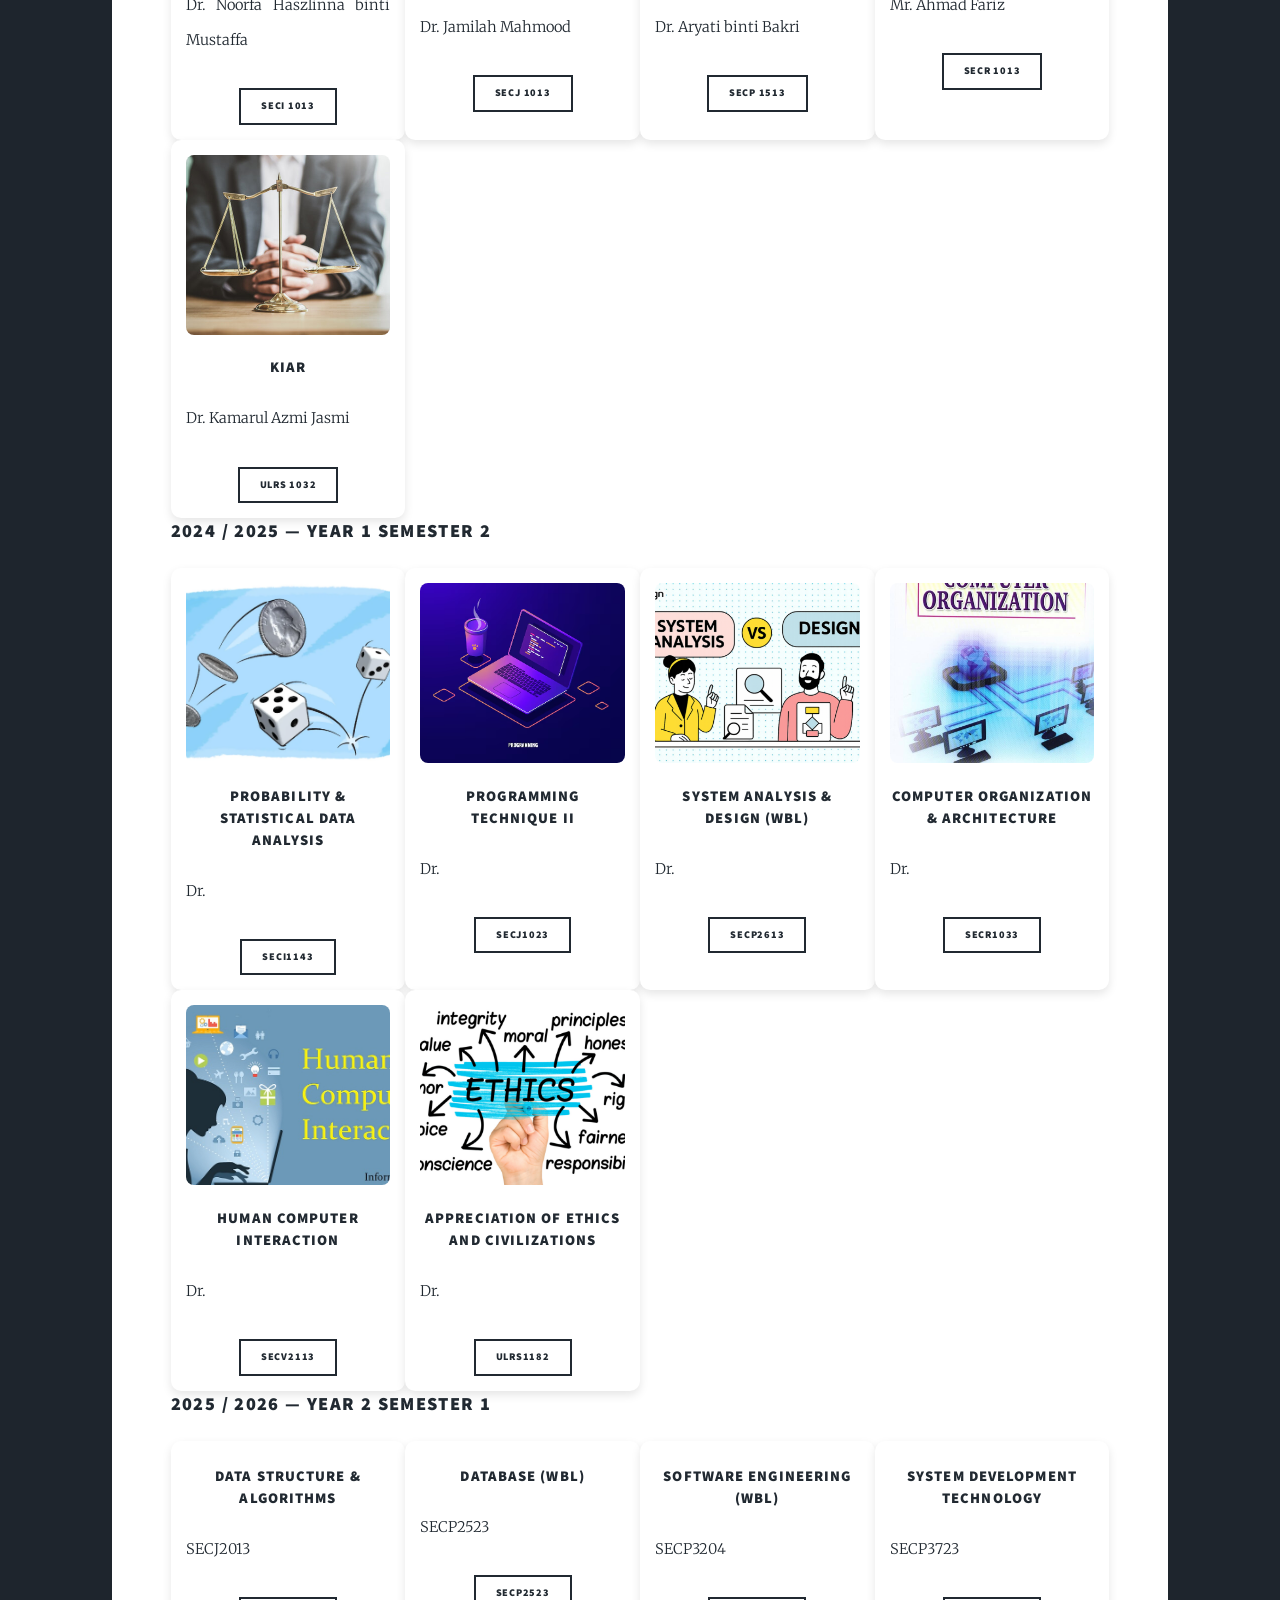
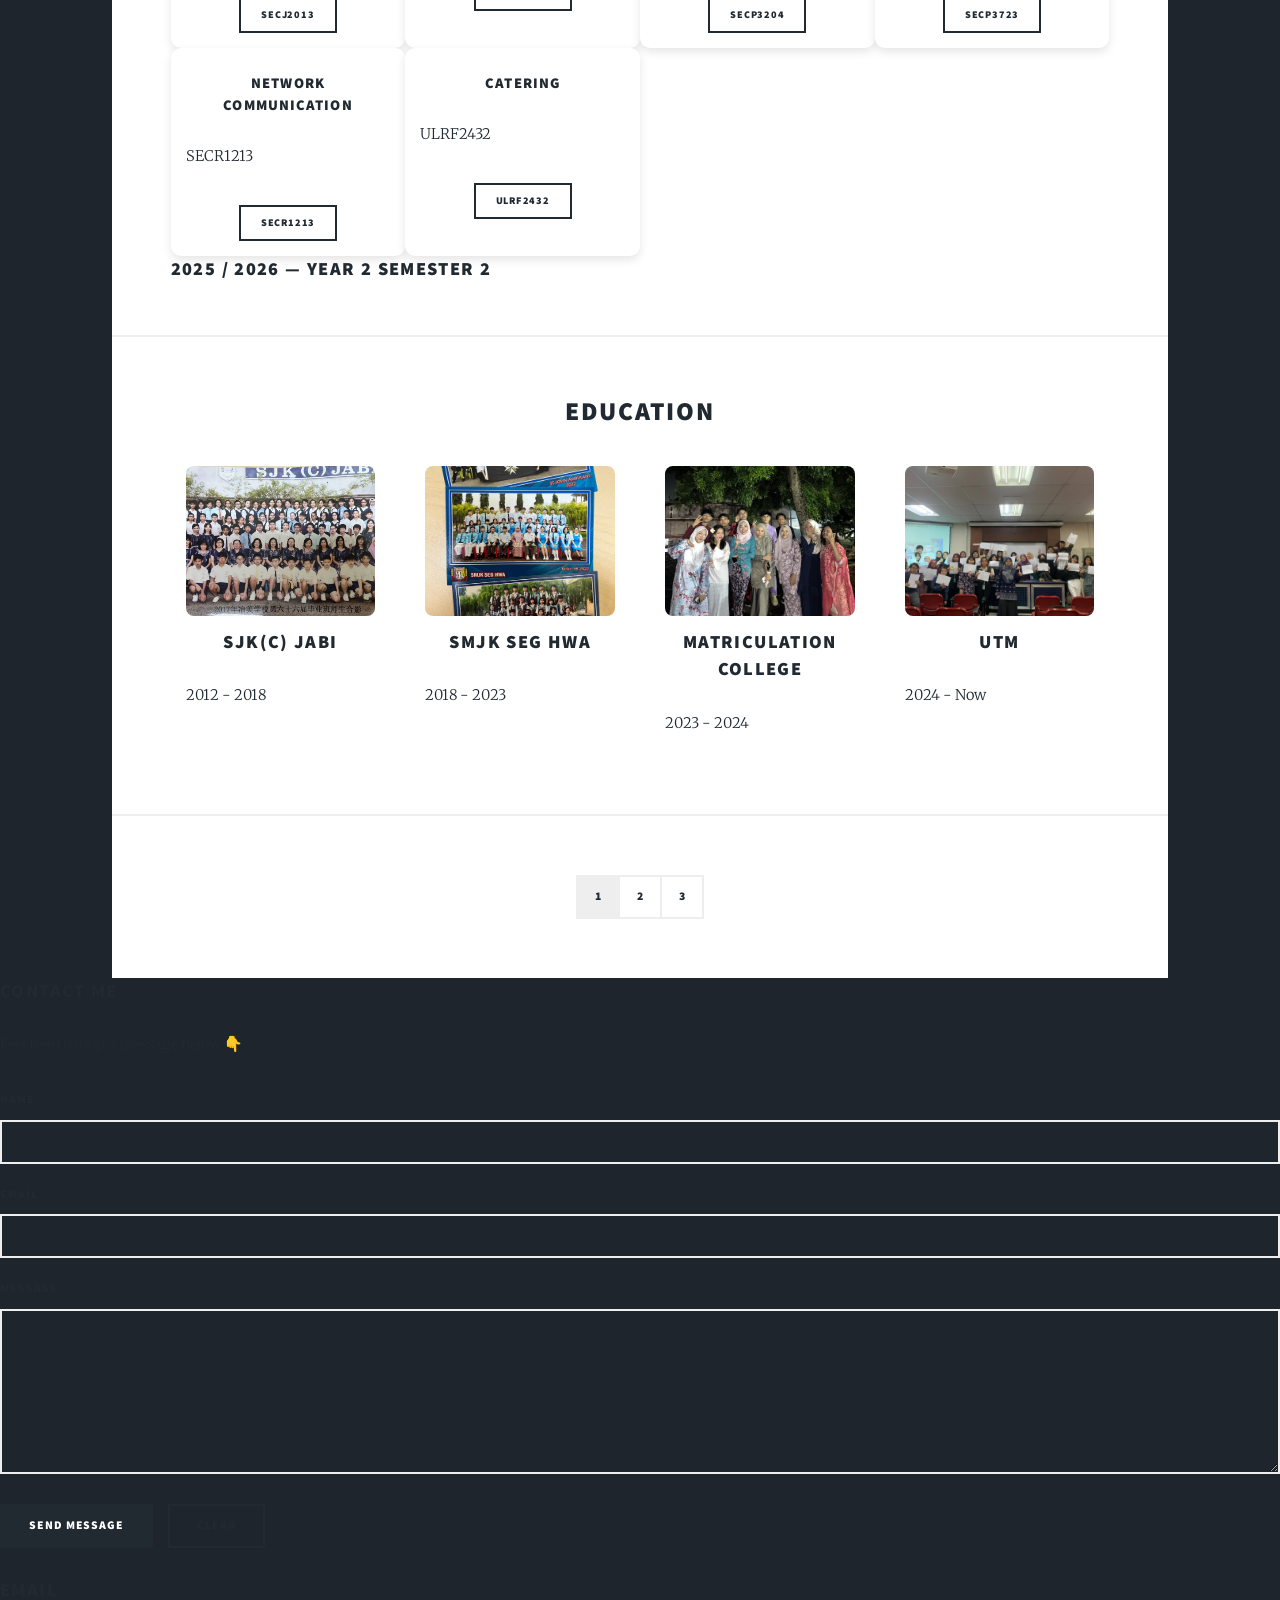
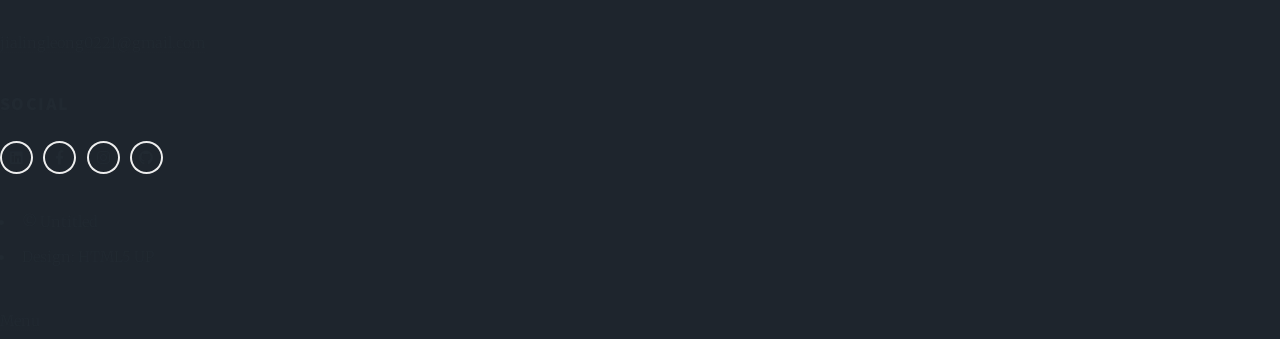
==== commit 5717c300: "Update index.html" ====
--- a/index.html
+++ b/index.html
@@ -240,7 +240,57 @@
 					</div>
 
 					<h3>2025 / 2026 — Year 2 Semester 1</h3>
-					<div class="acad-grid"></div>
+					<div class="acad-grid">
+					
+						<div class="acad-card">
+							<h3>Data Structure & Algorithms</h3>
+							<p>SECJ2013</p>
+							<a href="https://github.com/JiaLing221/Y2S1/tree/main/SECJ2013_DSA" target="_blank" class="button small">
+								SECJ2013
+							</a>
+						</div>
+					
+						<div class="acad-card">
+							<h3>Database (WBL)</h3>
+							<p>SECP2523</p>
+							<a href="https://github.com/JiaLing221/Y2S1/tree/main/SECP2523_DATABASE%20(WBL)" target="_blank" class="button small">
+								SECP2523
+							</a>
+						</div>
+					
+						<div class="acad-card">
+							<h3>Software Engineering (WBL)</h3>
+							<p>SECP3204</p>
+							<a href="https://github.com/JiaLing221/Y2S1/tree/main/SECP3204_SE%20(WBL)" target="_blank" class="button small">
+								SECP3204
+							</a>
+						</div>
+					
+						<div class="acad-card">
+							<h3>System Development Technology</h3>
+							<p>SECP3723</p>
+							<a href="https://github.com/JiaLing221/Y2S1/tree/main/SECP3723_SDT" target="_blank" class="button small">
+								SECP3723
+							</a>
+						</div>
+					
+						<div class="acad-card">
+							<h3>Network Communication</h3>
+							<p>SECR1213</p>
+							<a href="https://github.com/JiaLing221/Y2S1/tree/main/SECR1213_NETCOM" target="_blank" class="button small">
+								SECR1213
+							</a>
+						</div>
+					
+						<div class="acad-card">
+							<h3>Catering</h3>
+							<p>ULRF2432</p>
+							<a href="https://github.com/JiaLing221/Y2S1/tree/main/ULRF2432_CATERING" target="_blank" class="button small">
+								ULRF2432
+							</a>
+						</div>
+					
+					</div>
 
 					<h3>2025 / 2026 — Year 2 Semester 2</h3>
 					<div class="acad-grid"></div>
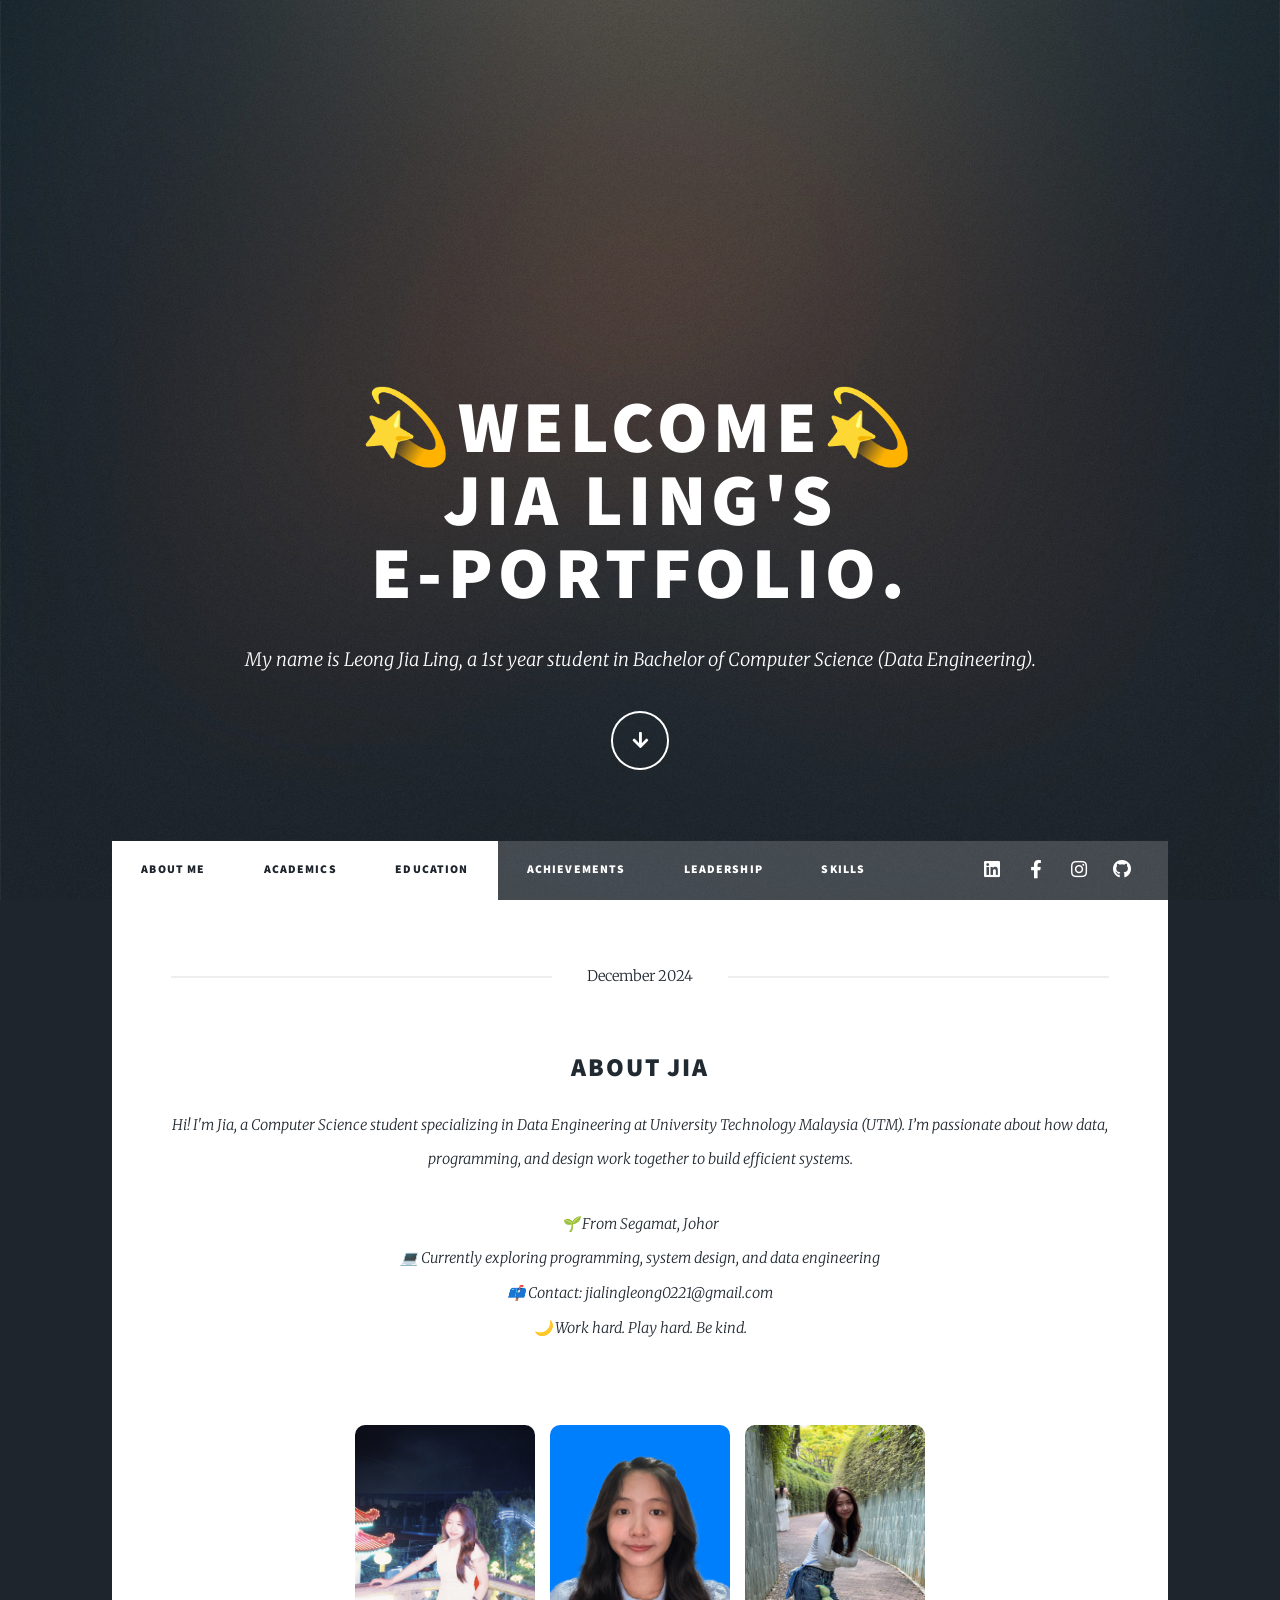
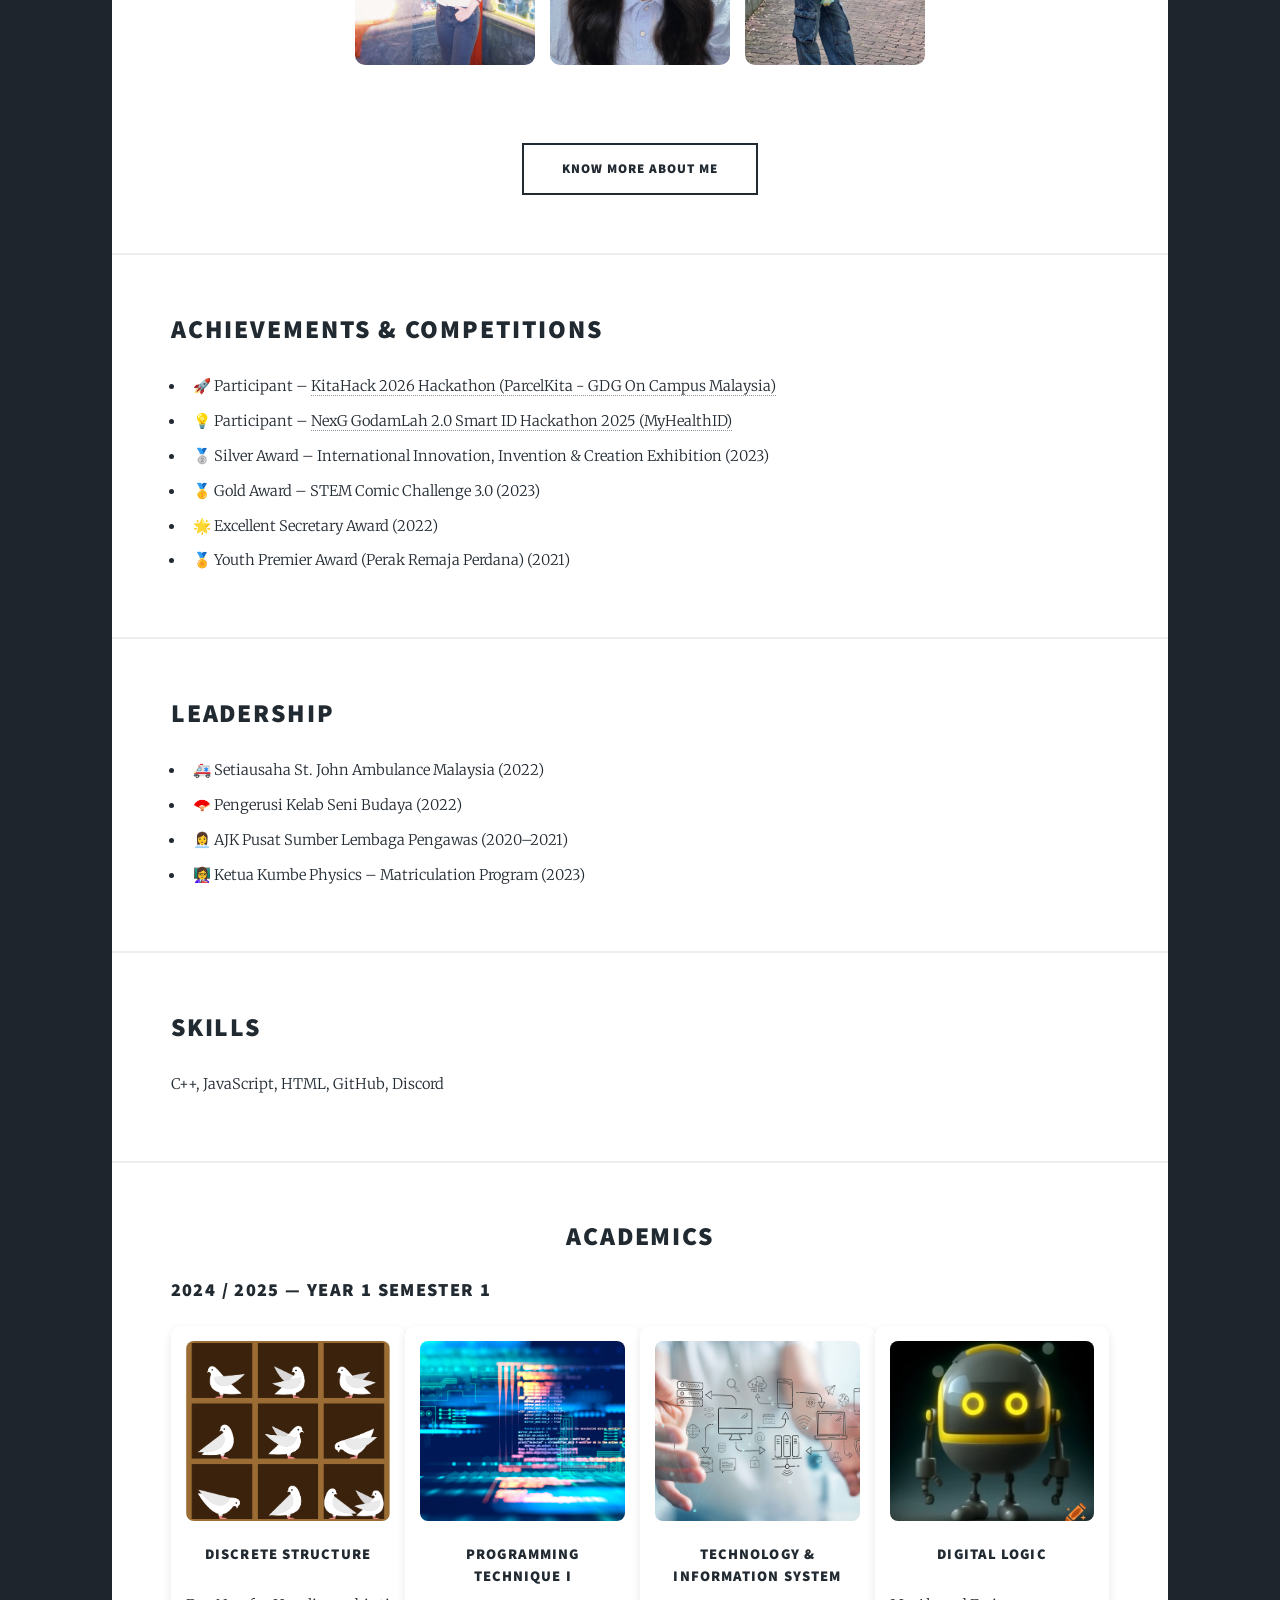
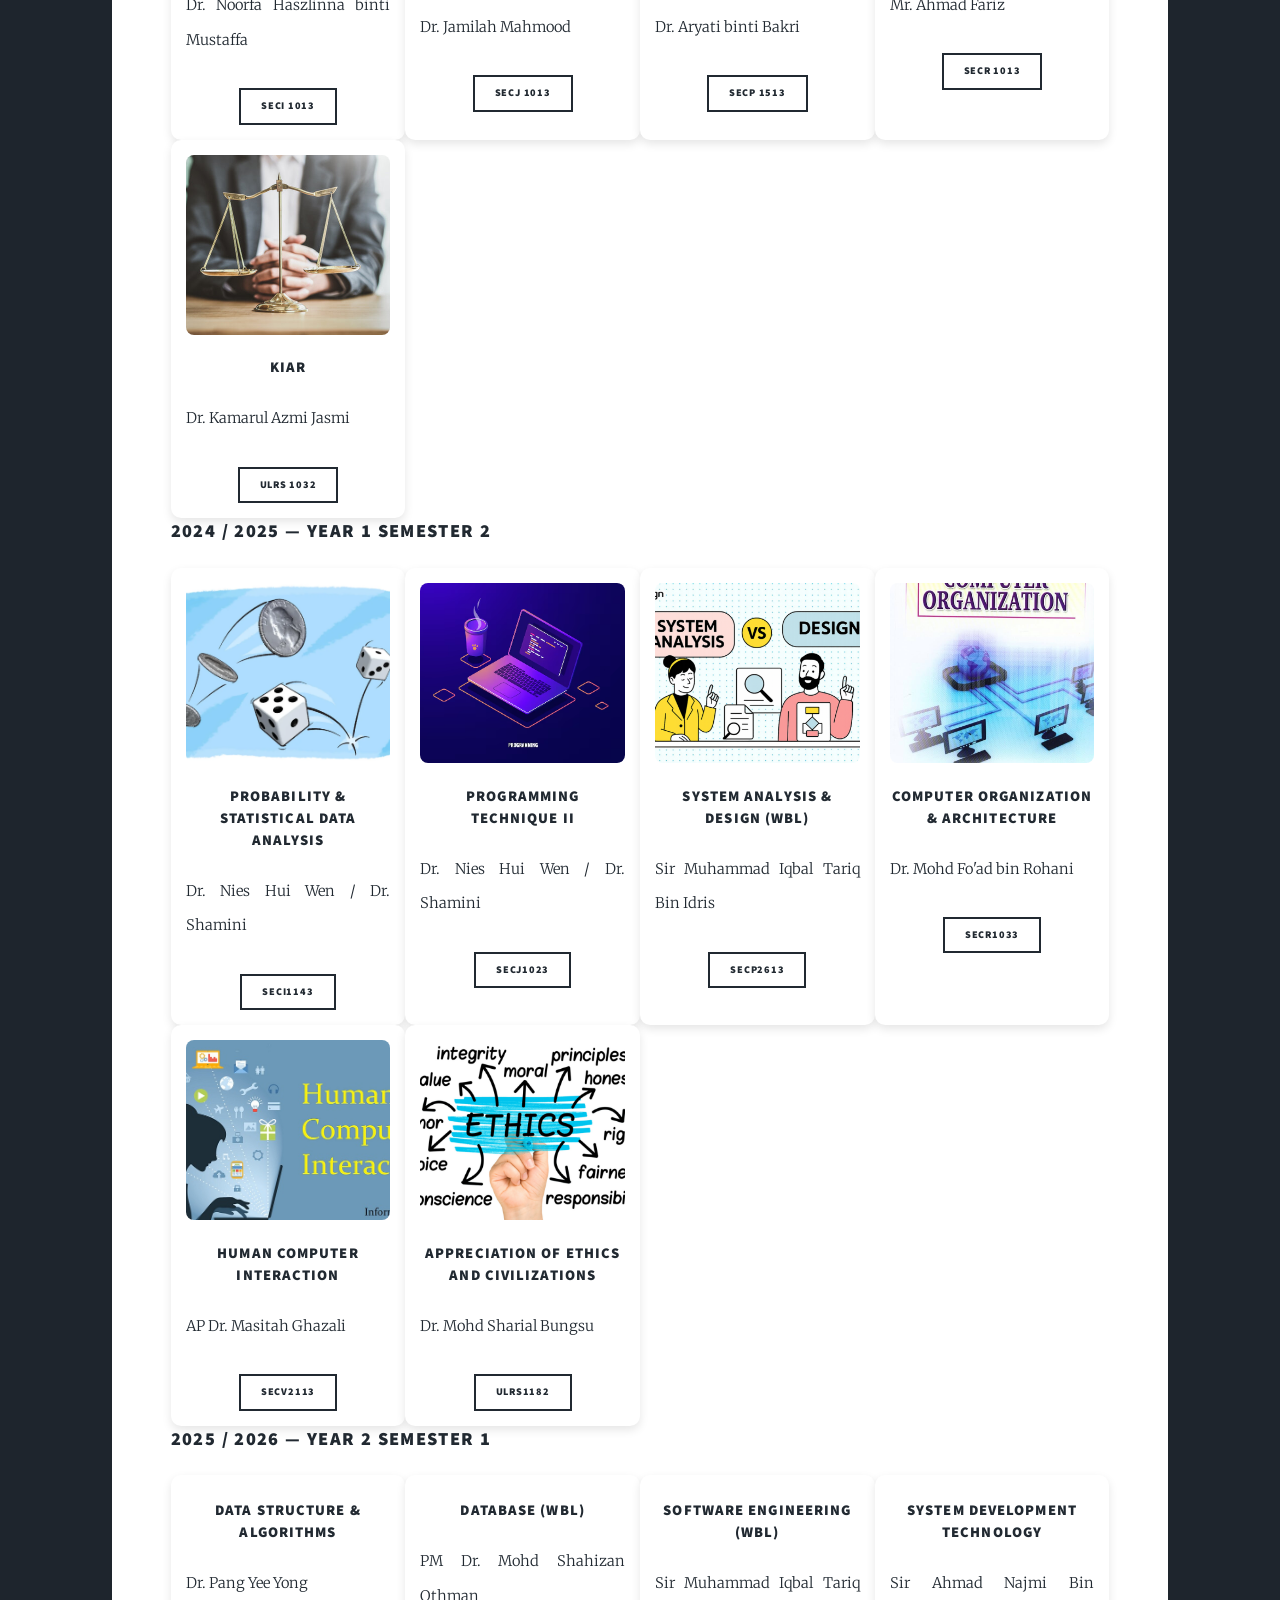
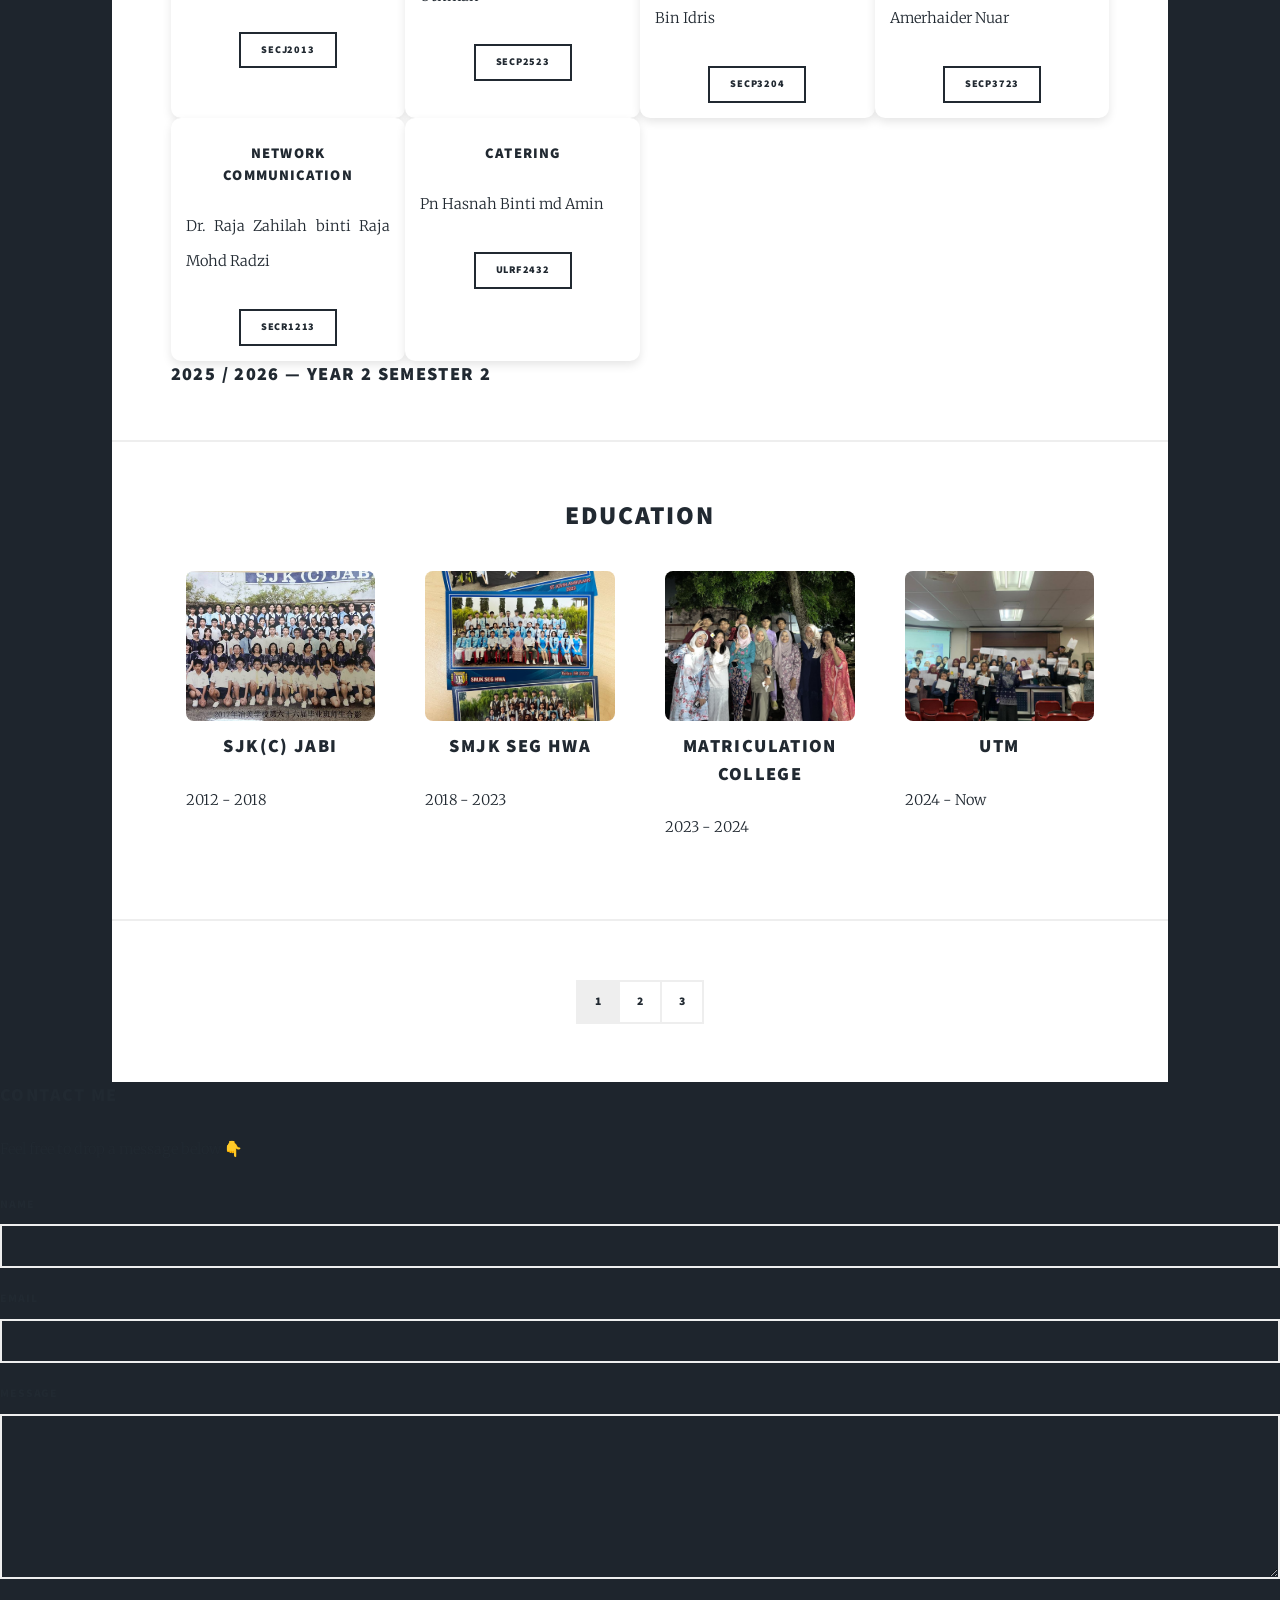
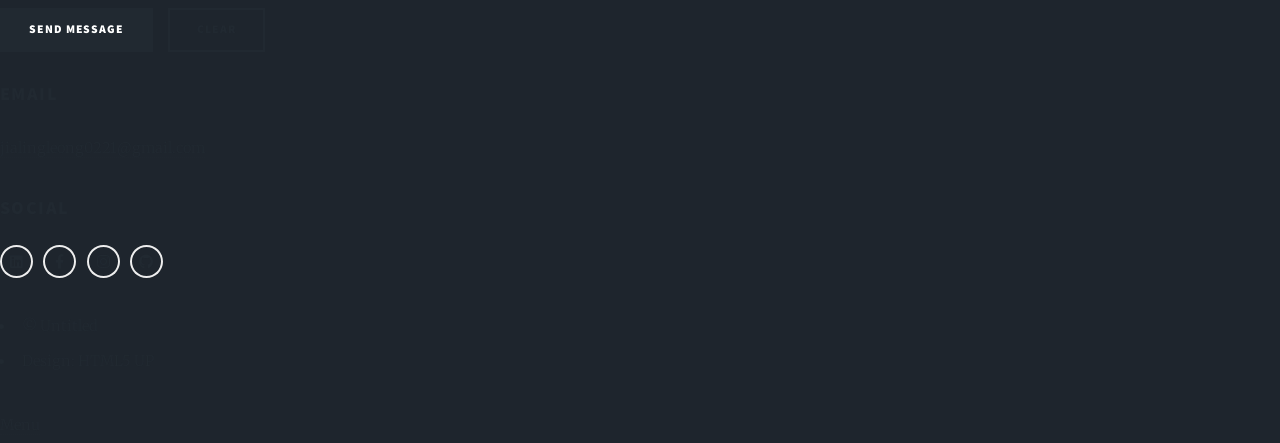
==== commit d3ce72b3: "Update index.html" ====
--- a/index.html
+++ b/index.html
@@ -186,7 +186,7 @@
 						<div class="acad-card">
 							<img src="/images/PSDA.webp" alt="" />
 							<h3>Probability & Statistical Data Analysis</h3>
-							<p>Dr. </p>
+							<p>Dr. Nies Hui Wen / Dr. Shamini</p>
 							<a href="https://github.com/JiaLing221/Y1S2/tree/main/SECI1143_PSDA" target="_blank" class="button small">
 								SECI1143
 							</a>
@@ -195,7 +195,7 @@
 						<div class="acad-card">
 							<img src="/images/PT2.avif" alt="" />
 							<h3>Programming Technique II</h3>
-							<p>Dr. </p>
+							<p>Dr. Nies Hui Wen / Dr. Shamini</p>
 							<a href="https://github.com/JiaLing221/Y1S2/tree/main/SECJ1023_PT2" target="_blank" class="button small">
 								SECJ1023
 							</a>
@@ -204,7 +204,7 @@
 						<div class="acad-card">
 							<img src="/images/SAD.webp" alt="" />
 							<h3>System Analysis & Design (WBL)</h3>
-							<p>Dr. </p>
+							<p>Sir Muhammad Iqbal Tariq Bin Idris</p>
 							<a href="https://github.com/JiaLing221/Y1S2/tree/main/SECP2613_SAD%20(WBL)" target="_blank" class="button small">
 								SECP2613
 							</a>
@@ -213,7 +213,7 @@
 						<div class="acad-card">
 							<img src="/images/COA.jpg" alt="" />
 							<h3>Computer Organization & Architecture</h3>
-							<p>Dr. </p>
+							<p>Dr. Mohd Fo'ad bin Rohani</p>
 							<a href="https://github.com/JiaLing221/Y1S2/tree/main/SECR1033_COA" target="_blank" class="button small">
 								SECR1033
 							</a>
@@ -222,7 +222,7 @@
 						<div class="acad-card">
 							<img src="/images/HCI.jpg" alt="" />
 							<h3>Human Computer Interaction</h3>
-							<p>Dr. </p>
+							<p>AP Dr. Masitah Ghazali</p>
 							<a href="https://github.com/JiaLing221/Y1S2/tree/main/SECV2113_HCI" target="_blank" class="button small">
 								SECV2113
 							</a>
@@ -231,7 +231,7 @@
 						<div class="acad-card">
 							<img src="/images/ULRS1182.png" alt="" />
 							<h3>Appreciation of Ethics and Civilizations</h3>
-							<p>Dr. </p>
+							<p>Dr. Mohd Sharial Bungsu</p>
 							<a href="https://github.com/JiaLing221/Y1S2/tree/main/ULRS1182" target="_blank" class="button small">
 								ULRS1182
 							</a>
@@ -244,7 +244,7 @@
 					
 						<div class="acad-card">
 							<h3>Data Structure & Algorithms</h3>
-							<p>SECJ2013</p>
+							<p>Dr. Pang Yee Yong</p>
 							<a href="https://github.com/JiaLing221/Y2S1/tree/main/SECJ2013_DSA" target="_blank" class="button small">
 								SECJ2013
 							</a>
@@ -252,7 +252,7 @@
 					
 						<div class="acad-card">
 							<h3>Database (WBL)</h3>
-							<p>SECP2523</p>
+							<p>PM Dr. Mohd Shahizan Othman</p>
 							<a href="https://github.com/JiaLing221/Y2S1/tree/main/SECP2523_DATABASE%20(WBL)" target="_blank" class="button small">
 								SECP2523
 							</a>
@@ -260,7 +260,7 @@
 					
 						<div class="acad-card">
 							<h3>Software Engineering (WBL)</h3>
-							<p>SECP3204</p>
+							<p>Sir Muhammad Iqbal Tariq Bin Idris</p>
 							<a href="https://github.com/JiaLing221/Y2S1/tree/main/SECP3204_SE%20(WBL)" target="_blank" class="button small">
 								SECP3204
 							</a>
@@ -268,7 +268,7 @@
 					
 						<div class="acad-card">
 							<h3>System Development Technology</h3>
-							<p>SECP3723</p>
+							<p>Sir Ahmad Najmi Bin Amerhaider Nuar</p>
 							<a href="https://github.com/JiaLing221/Y2S1/tree/main/SECP3723_SDT" target="_blank" class="button small">
 								SECP3723
 							</a>
@@ -276,7 +276,7 @@
 					
 						<div class="acad-card">
 							<h3>Network Communication</h3>
-							<p>SECR1213</p>
+							<p>Dr. Raja Zahilah binti Raja Mohd Radzi</p>
 							<a href="https://github.com/JiaLing221/Y2S1/tree/main/SECR1213_NETCOM" target="_blank" class="button small">
 								SECR1213
 							</a>
@@ -284,7 +284,7 @@
 					
 						<div class="acad-card">
 							<h3>Catering</h3>
-							<p>ULRF2432</p>
+							<p>Pn Hasnah Binti md Amin</p>
 							<a href="https://github.com/JiaLing221/Y2S1/tree/main/ULRF2432_CATERING" target="_blank" class="button small">
 								ULRF2432
 							</a>
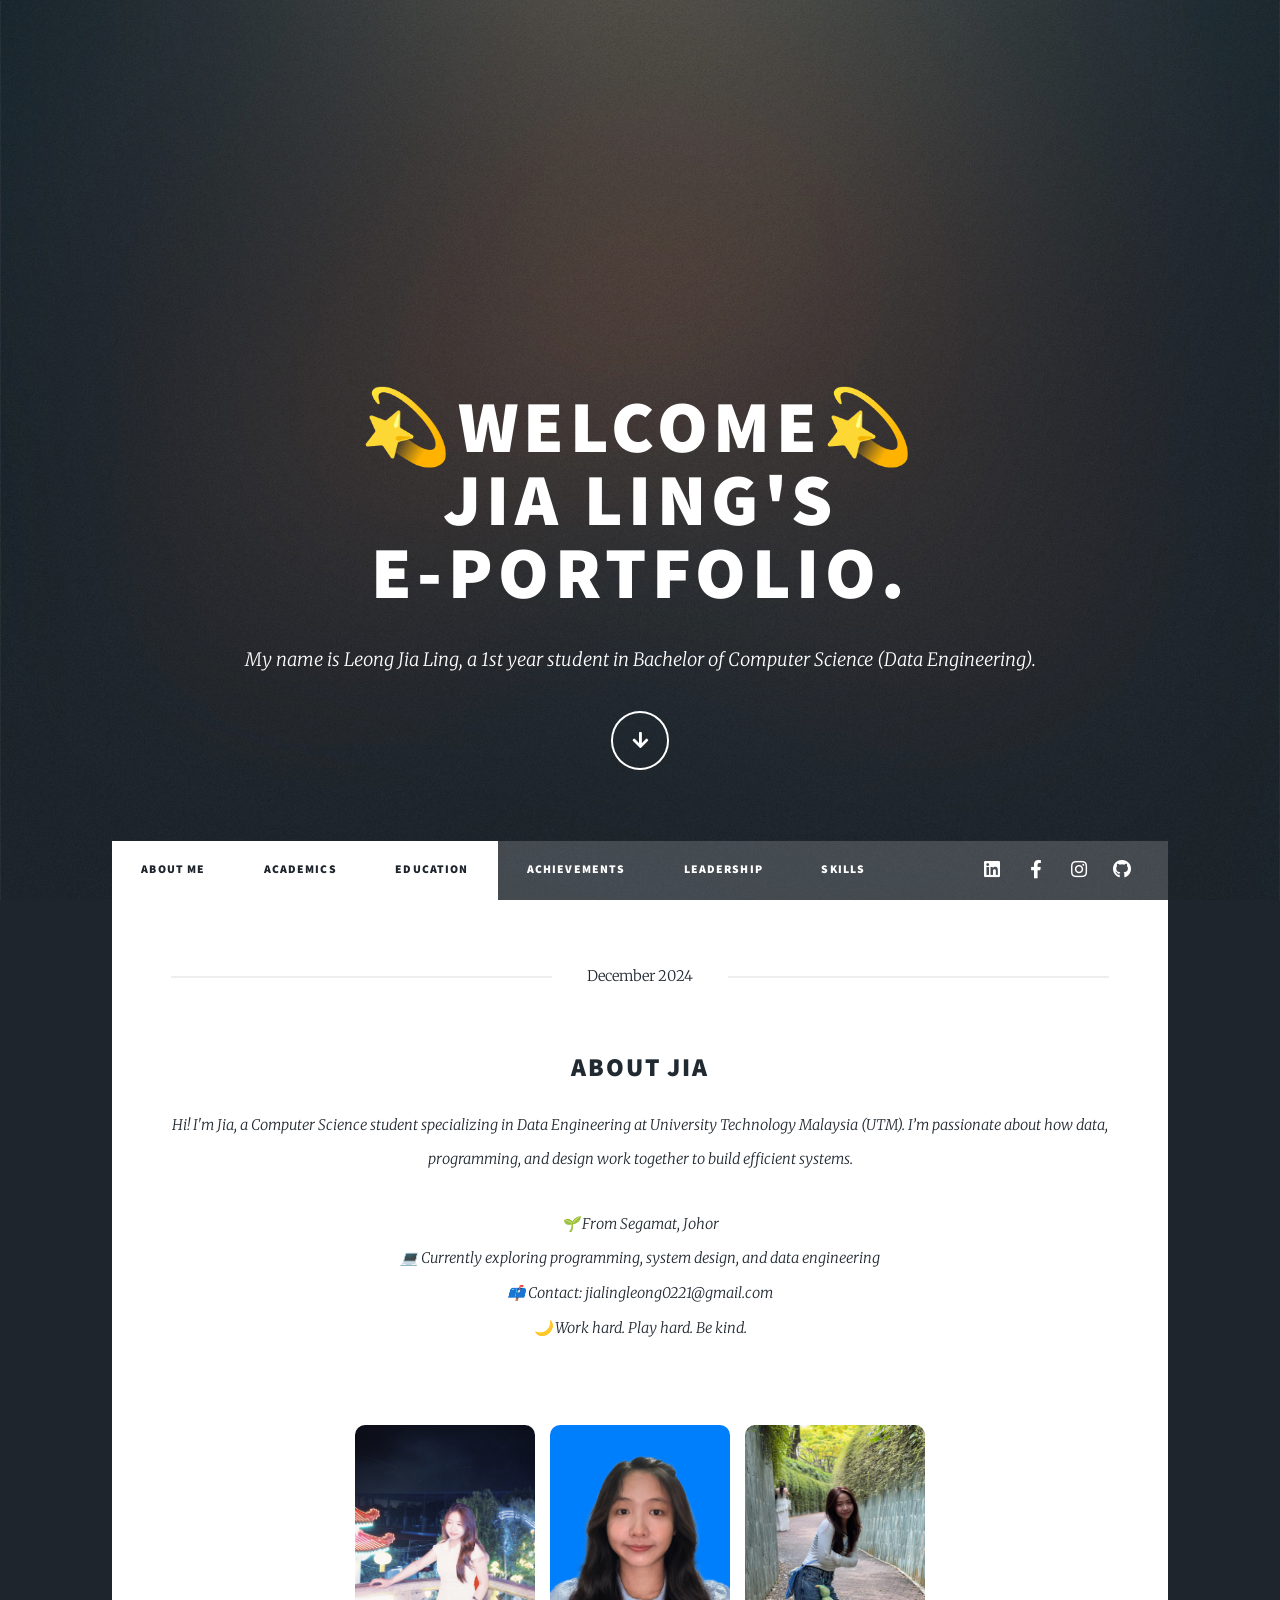
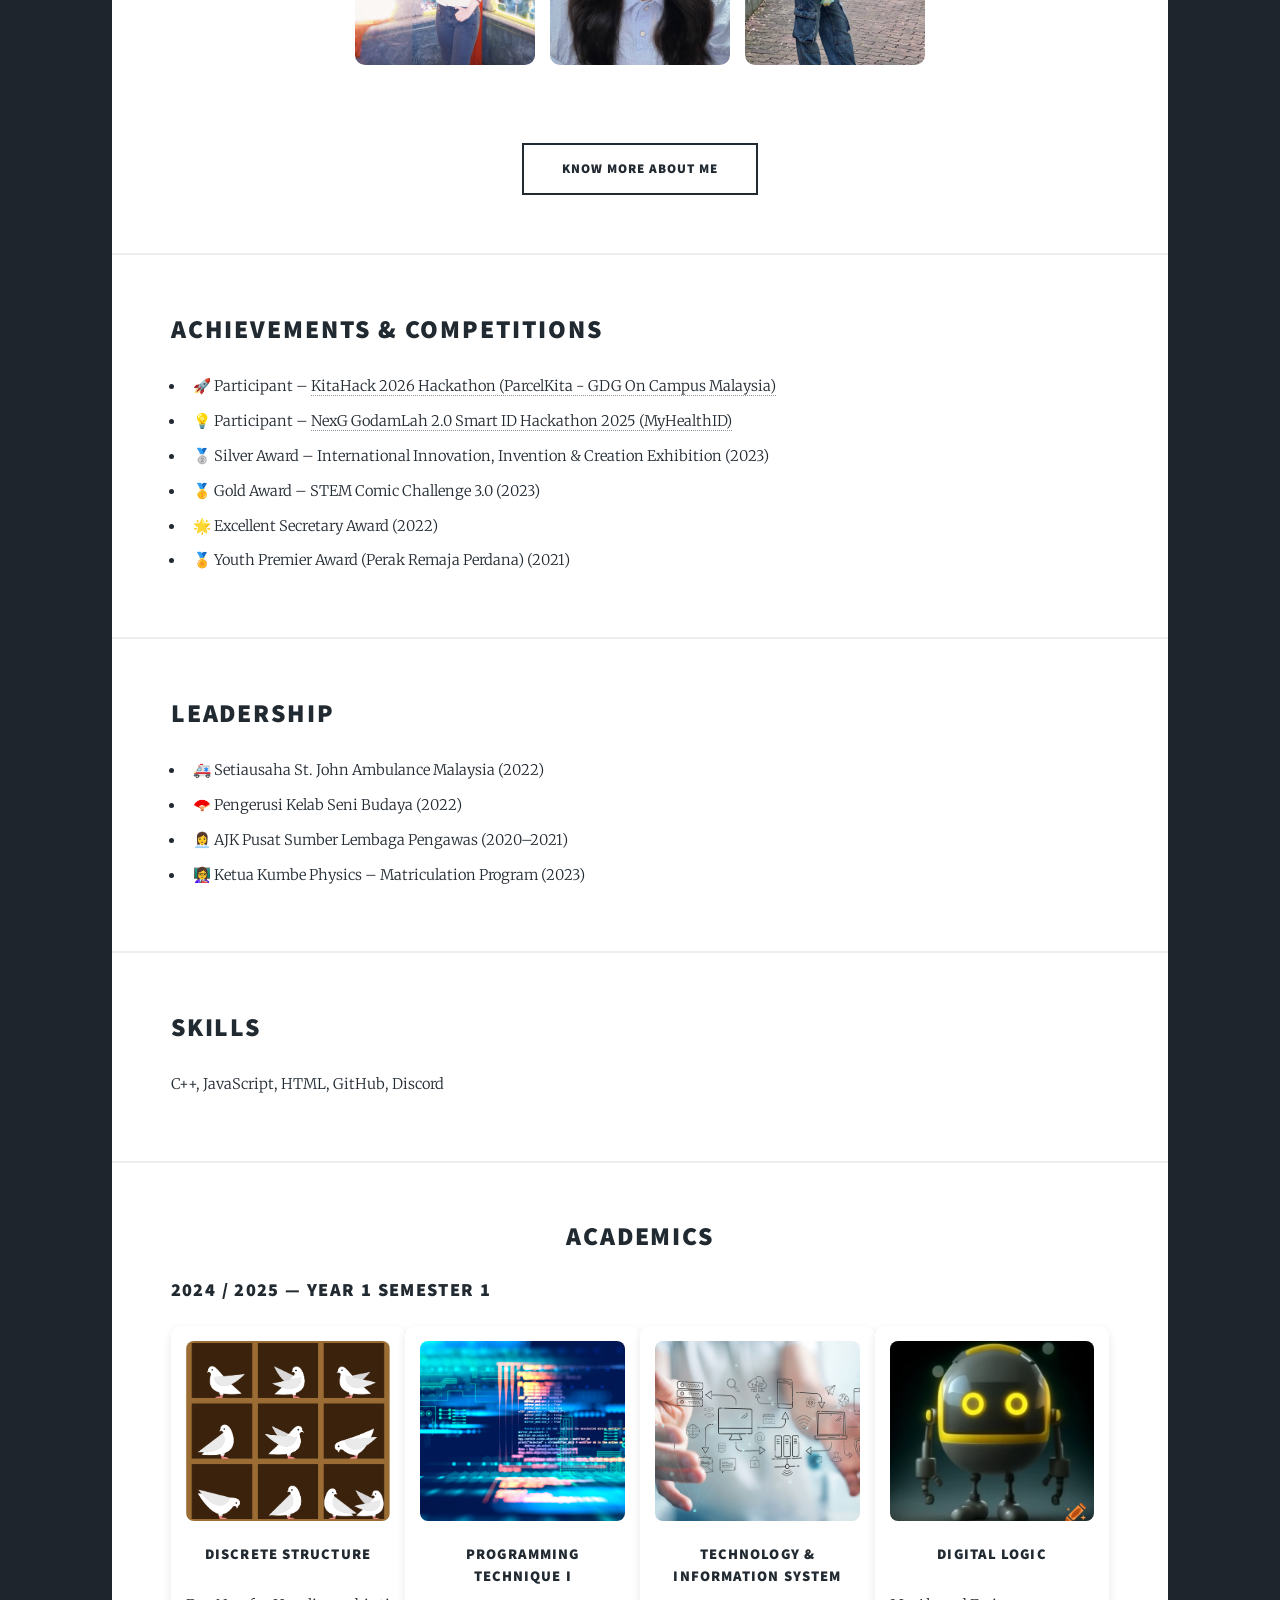
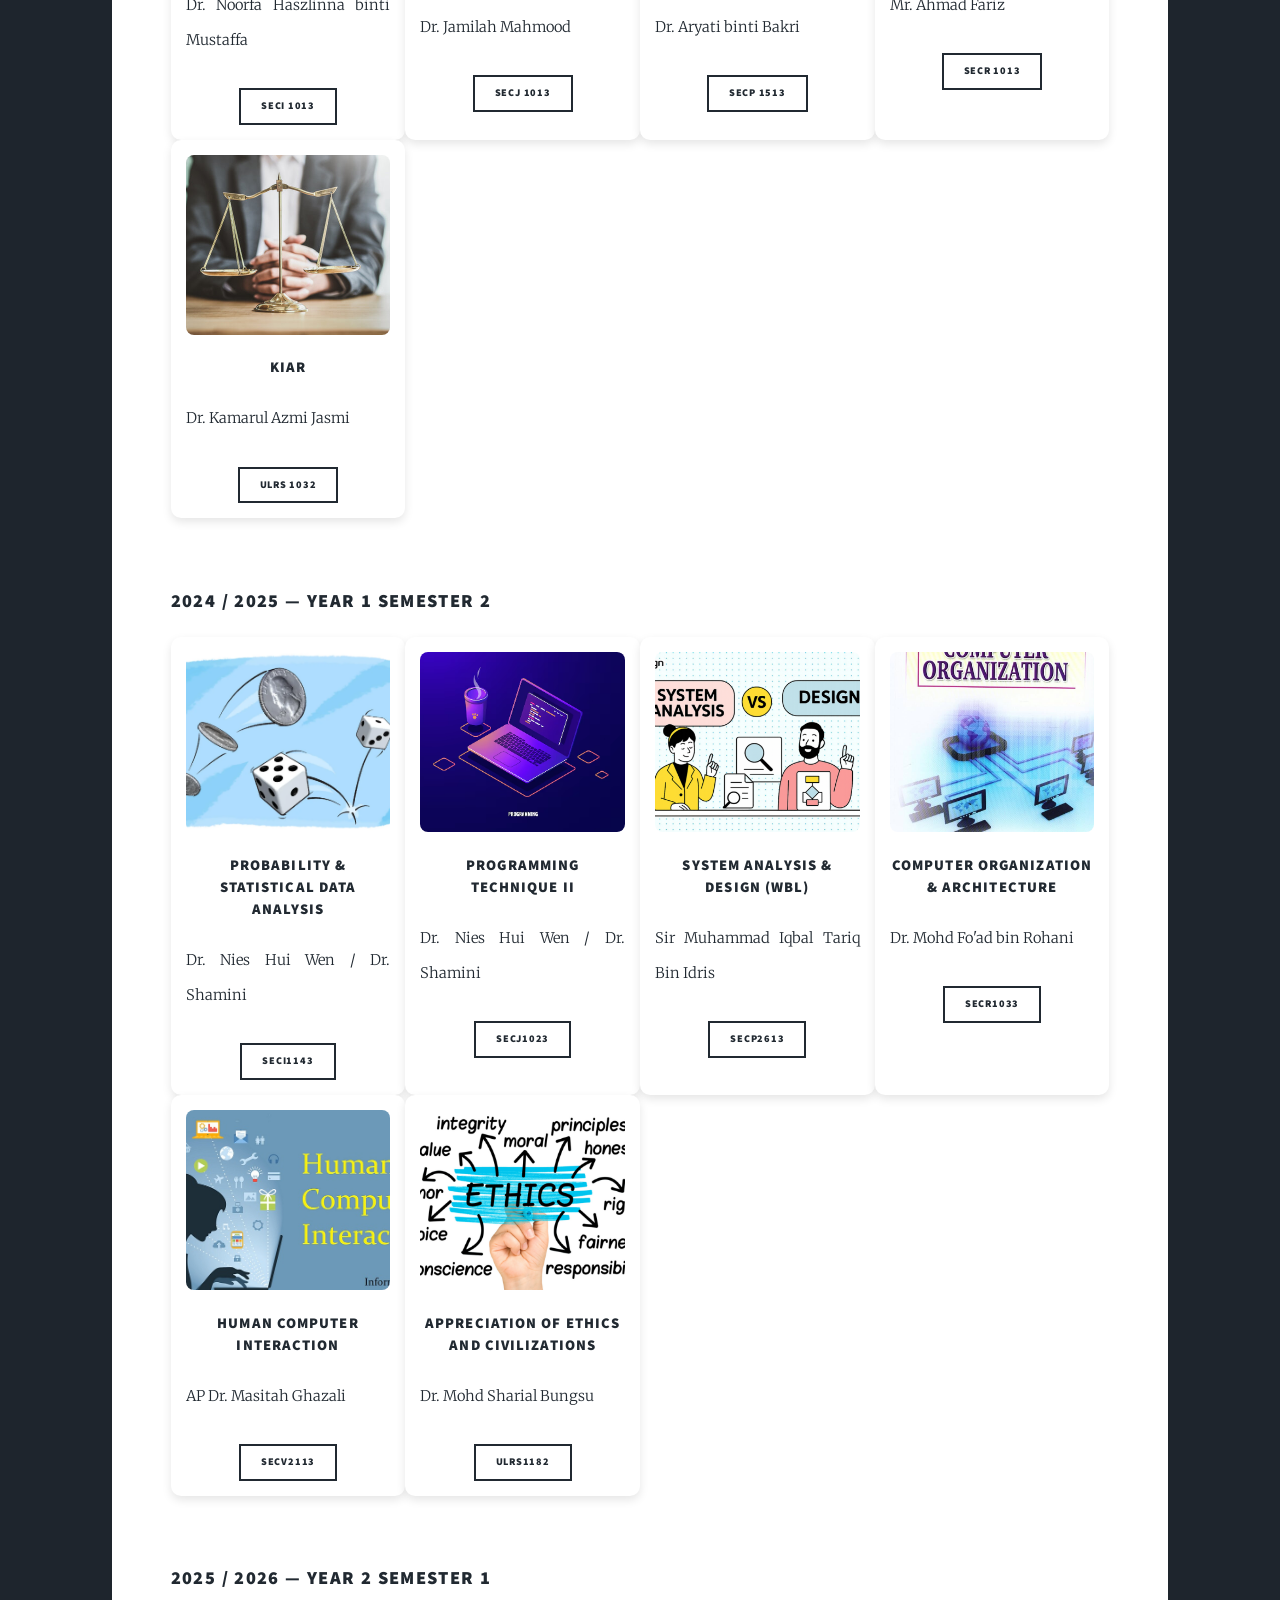
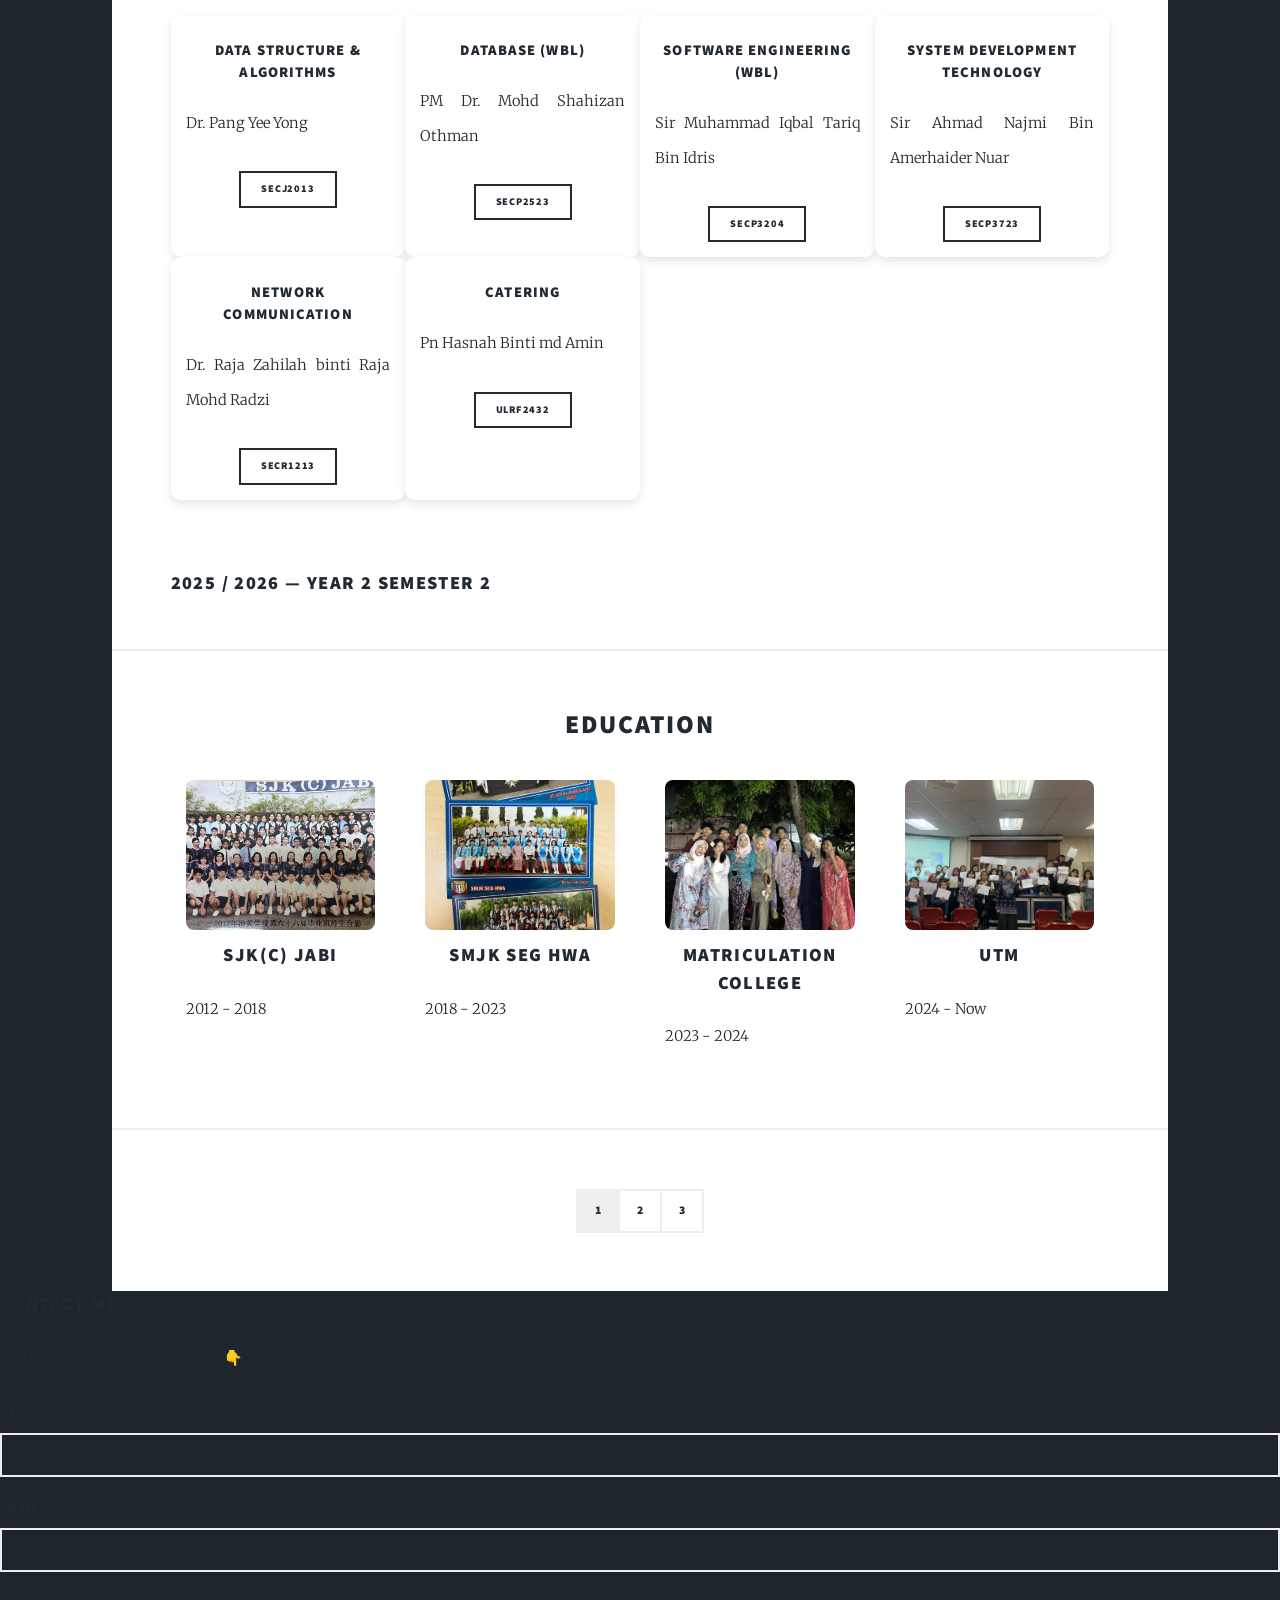
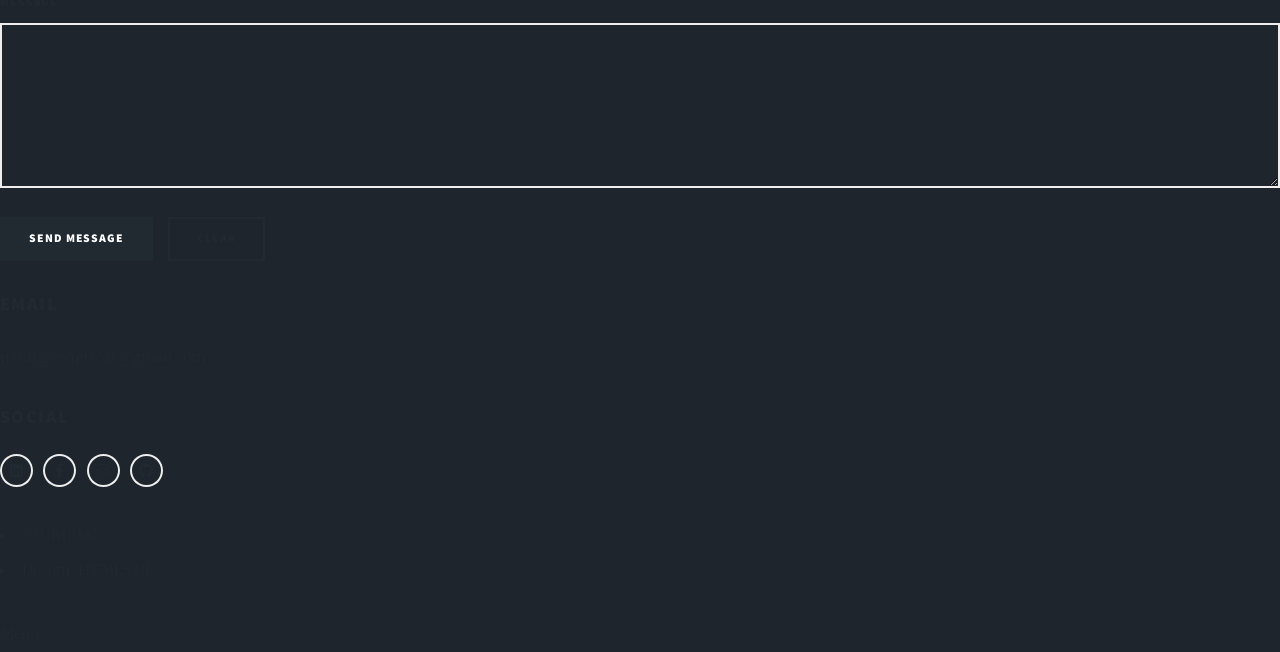
==== commit c3dbba2f: "Update index.html" ====
--- a/index.html
+++ b/index.html
@@ -179,6 +179,7 @@
 						</div>
 
 					</div>
+					<br><br>
 
 					<h3>2024 / 2025 — Year 1 Semester 2</h3>
 					<div class="acad-grid">
@@ -238,7 +239,8 @@
 						</div>
 					
 					</div>
-
+					<br><br>
+					
 					<h3>2025 / 2026 — Year 2 Semester 1</h3>
 					<div class="acad-grid">
 					
@@ -291,7 +293,8 @@
 						</div>
 					
 					</div>
-
+					<br><br>
+					
 					<h3>2025 / 2026 — Year 2 Semester 2</h3>
 					<div class="acad-grid"></div>
 				</section>
